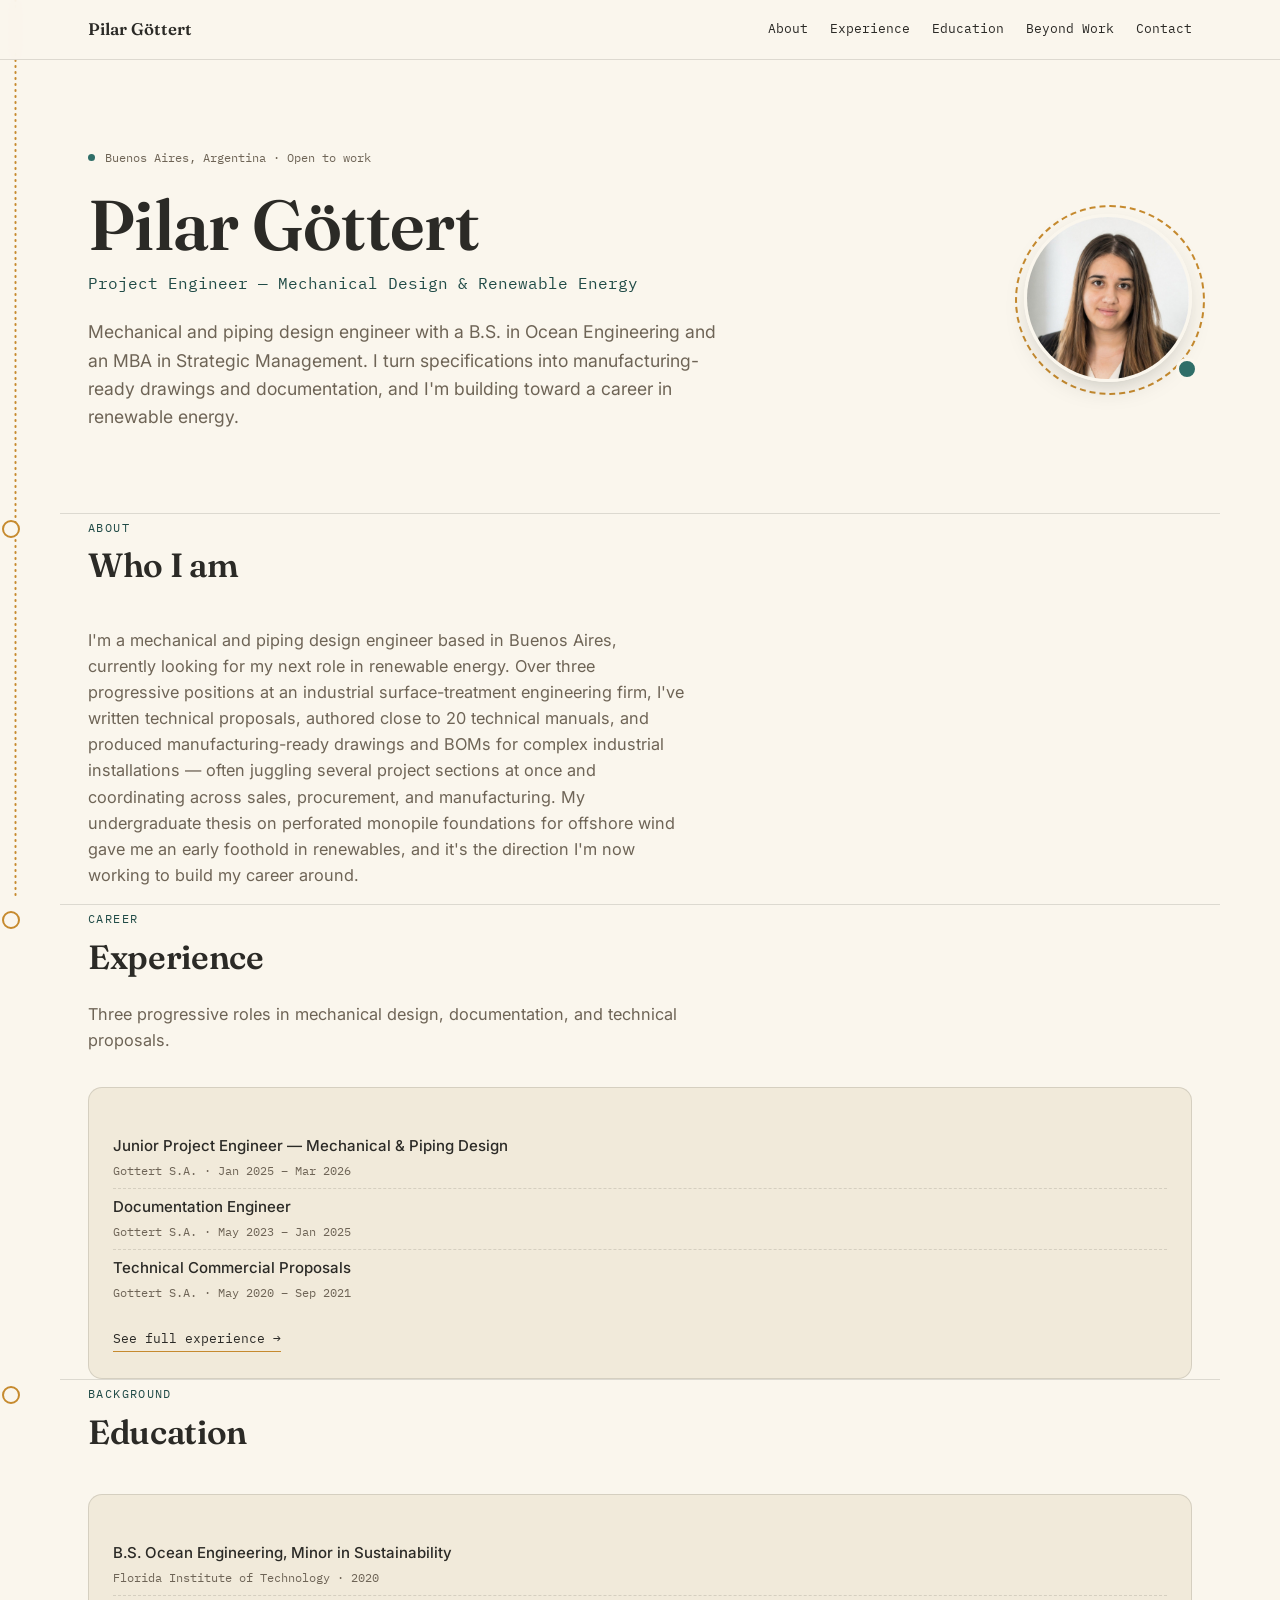
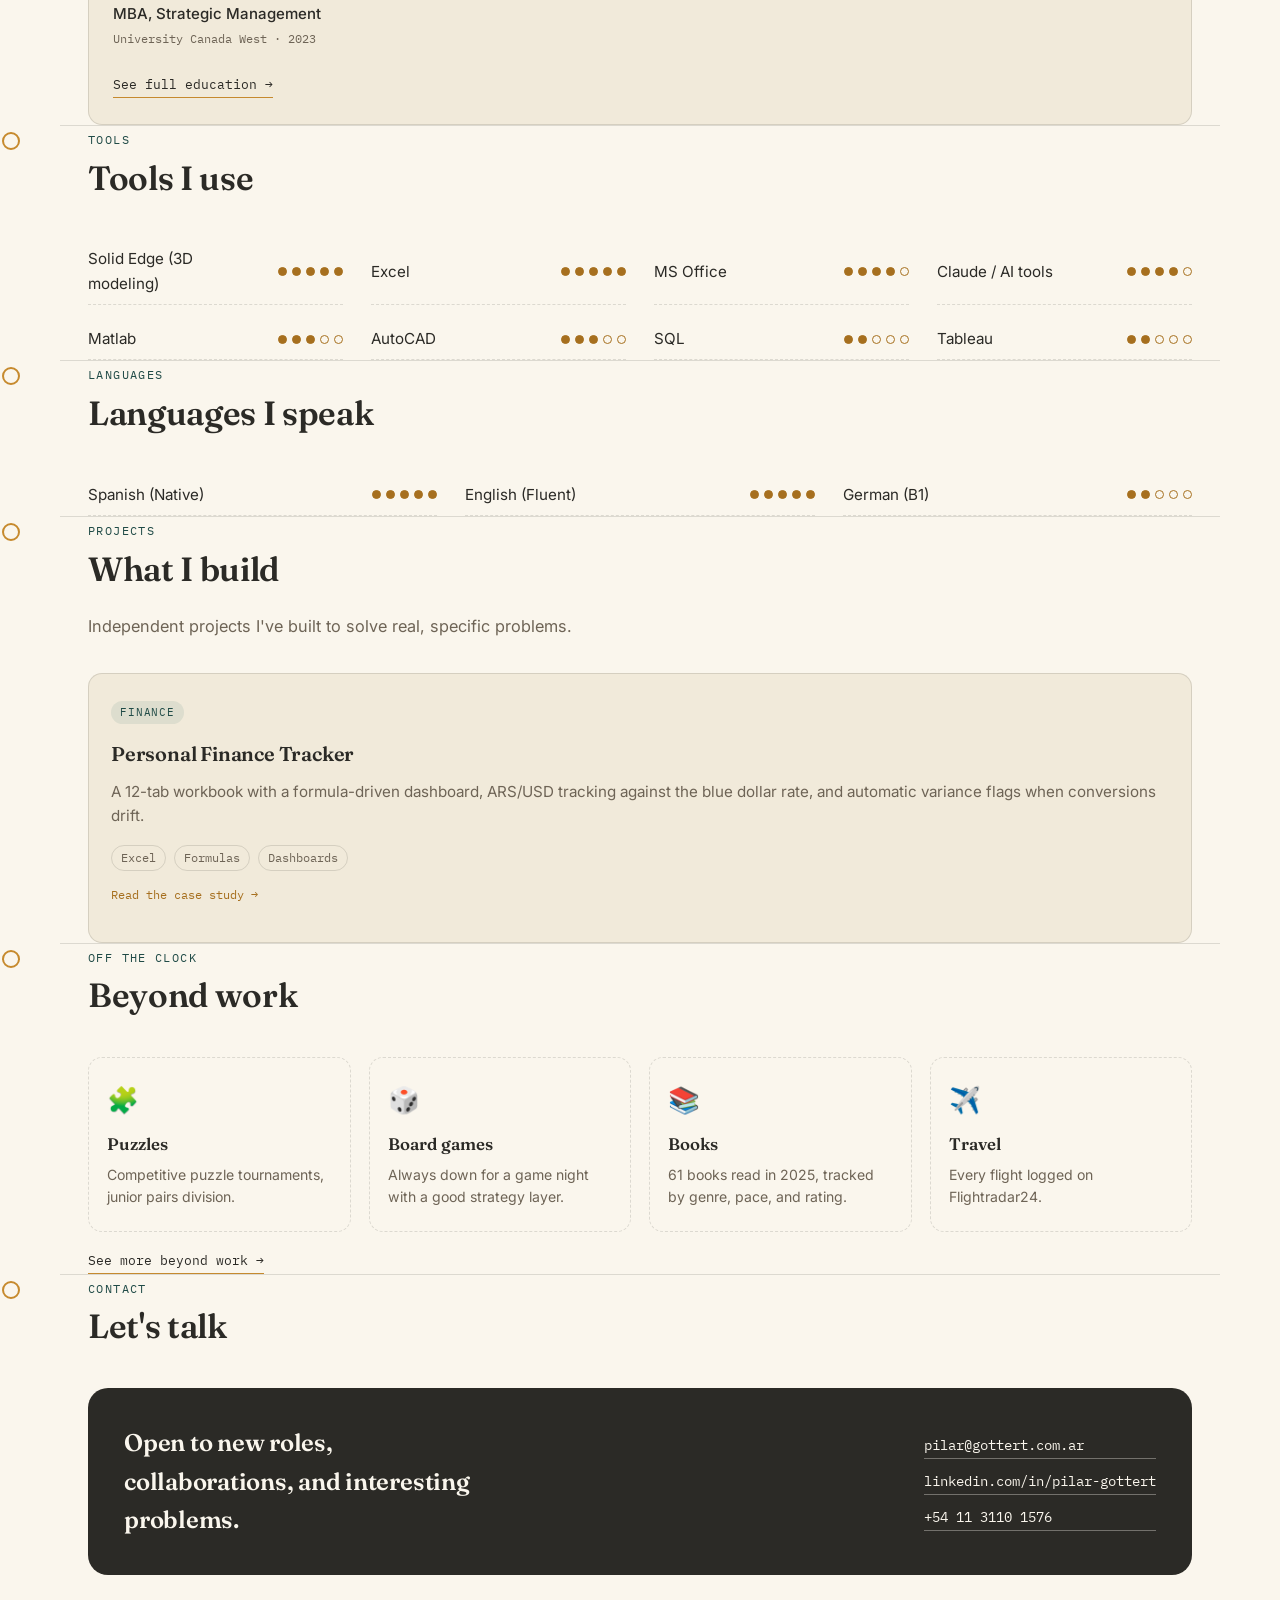
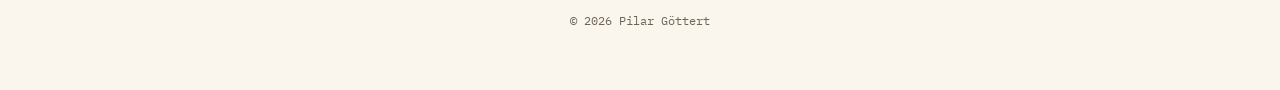
==== index.html @ ba23fc45 "Add files via upload" ====
<!DOCTYPE html>
<html lang="en">
<head>
<meta charset="UTF-8">
<meta name="viewport" content="width=device-width, initial-scale=1.0">
<title>Pilar Göttert — Project Engineer</title>
<link rel="preconnect" href="https://fonts.googleapis.com">
<link rel="preconnect" href="https://fonts.gstatic.com" crossorigin>
<link href="https://fonts.googleapis.com/css2?family=Fraunces:ital,opsz,wght@0,9..144,400;0,9..144,600;1,9..144,500&family=Inter:wght@400;500;600&family=IBM+Plex+Mono:wght@400;500&display=swap" rel="stylesheet">
<style>
  :root{
    --paper:#FAF6ED;
    --paper-deep:#F1EADA;
    --ink:#2B2A26;
    --ink-soft:#6E6456;
    --ochre:#C68A2E;
    --ochre-deep:#A66F1E;
    --teal:#2F6E68;
    --teal-deep:#204B47;
    --line: rgba(43,42,38,0.14);
    --radius: 14px;
    --maxw: 1160px;
  }

  *{box-sizing:border-box;}
  html{scroll-behavior:smooth;}
  body{
    margin:0;
    background:var(--paper);
    color:var(--ink);
    font-family:'Inter',sans-serif;
    line-height:1.6;
    -webkit-font-smoothing:antialiased;
  }
  @media (prefers-reduced-motion: reduce){
    html{scroll-behavior:auto;}
    *{animation-duration:0.001ms !important; animation-iteration-count:1 !important; transition-duration:0.001ms !important;}
  }

  ::selection{ background:var(--ochre); color:var(--paper); }

  a{ color:inherit; }
  a:focus-visible, button:focus-visible{
    outline:2px solid var(--teal);
    outline-offset:3px;
    border-radius:4px;
  }

  h1,h2,h3{
    font-family:'Fraunces', serif;
    font-weight:600;
    margin:0;
    letter-spacing:-0.01em;
  }

  .eyebrow{
    font-family:'IBM Plex Mono', monospace;
    font-size:0.72rem;
    letter-spacing:0.12em;
    text-transform:uppercase;
    color:var(--teal-deep);
  }

  .wrap{
    max-width: var(--maxw);
    margin:0 auto;
    padding: 0 28px;
  }

  /* ---- NAV ---- */
  nav.topnav{
    position:sticky;
    top:0;
    z-index:10;
    background:rgba(250,246,237,0.92);
    backdrop-filter: blur(6px);
    border-bottom:1px solid var(--line);
  }
  nav.topnav .wrap{
    display:flex;
    align-items:center;
    justify-content:space-between;
    padding-top:16px;
    padding-bottom:16px;
  }
  nav.topnav .brand{
    font-family:'Fraunces', serif;
    font-weight:600;
    font-size:1.05rem;
    text-decoration:none;
  }
  nav.topnav ul{
    list-style:none;
    display:flex;
    gap:22px;
    margin:0;
    padding:0;
    font-family:'IBM Plex Mono', monospace;
    font-size:0.8rem;
  }
  nav.topnav a{ text-decoration:none; }
  nav.topnav a:hover{ color:var(--ochre-deep); }
  @media (max-width: 640px){
    nav.topnav ul{ gap:14px; font-size:0.72rem; }
  }

  /* ---- THREAD RAIL ---- */
  .thread-rail{
    position:absolute;
    left:50%;
    top:0;
    width:2px;
    height:100%;
    transform:translateX(calc(var(--maxw) / -2 - 46px));
    pointer-events:none;
    z-index:0;
  }
  .thread-rail svg{ position:sticky; top:0; }
  @media (max-width: 860px){
    .thread-rail{ display:none; }
  }

  .stitch-marker{
    position:relative;
  }
  .stitch-marker::before{
    content:"";
    position:absolute;
    left:-58px;
    top:6px;
    width:14px;
    height:14px;
    border-radius:50%;
    background:var(--paper);
    border:2.5px solid var(--ochre);
  }
  @media (max-width: 860px){
    .stitch-marker::before{ display:none; }
  }

  .hero-flex{
    display:flex;
    align-items:center;
    gap:44px;
    flex-wrap:wrap-reverse;
  }
  .hero-text{
    flex:1 1 420px;
    min-width:280px;
  }
  .hero-photo{
    position:relative;
    flex:0 0 auto;
    width:168px;
    height:168px;
  }
  .hero-photo img{
    width:168px;
    height:168px;
    border-radius:50%;
    object-fit:cover;
    border:3px solid var(--paper);
    box-shadow: 0 10px 28px -12px rgba(43,42,38,0.35);
    position:relative;
    z-index:2;
  }
  .hero-photo::before{
    content:"";
    position:absolute;
    top:-9px;
    left:-9px;
    width:186px;
    height:186px;
    border-radius:50%;
    border:2px dashed var(--ochre);
    z-index:1;
  }
  .hero-photo::after{
    content:"";
    position:absolute;
    bottom:2px;
    right:-6px;
    width:16px;
    height:16px;
    border-radius:50%;
    background:var(--teal);
    border:3px solid var(--paper);
    z-index:3;
  }
  @media (max-width: 640px){
    .hero-photo, .hero-photo img{ width:128px; height:128px; }
    .hero-photo::before{ width:144px; height:144px; top:-8px; left:-8px; }
  }

  header.hero{
    position:relative;
    padding: 88px 0 64px;
    overflow:hidden;
  }
  .hero .wrap{ position:relative; z-index:1; }
  .hero-mark{
    font-family:'IBM Plex Mono', monospace;
    font-size:0.75rem;
    color:var(--ink-soft);
    margin-bottom:22px;
    display:flex;
    align-items:center;
    gap:10px;
  }
  .hero-mark .dot{
    width:7px;height:7px;border-radius:50%;background:var(--teal);
    display:inline-block;
  }
  h1.title{
    font-size: clamp(2.6rem, 6vw, 4.4rem);
    line-height:1.02;
  }
  .hero-role{
    margin-top:10px;
    font-family:'IBM Plex Mono', monospace;
    font-size:1rem;
    color:var(--teal-deep);
  }
  .hero-sub{
    margin-top:22px;
    max-width:58ch;
    font-size:1.1rem;
    color:var(--ink-soft);
  }
  .hero-links{
    margin-top:34px;
    display:flex;
    gap:16px;
    flex-wrap:wrap;
  }
  .btn{
    font-family:'IBM Plex Mono', monospace;
    font-size:0.82rem;
    padding:11px 20px;
    border-radius:100px;
    border:1.5px solid var(--ink);
    text-decoration:none;
    transition: all 0.18s ease;
    display:inline-block;
  }
  .btn.primary{
    background:var(--ink);
    color:var(--paper);
  }
  .btn.primary:hover{ background:var(--teal-deep); border-color:var(--teal-deep); }
  .btn.ghost:hover{ background:var(--ink); color:var(--paper); }

  section{
    position:relative;
    padding: 60px 0;
    border-top:1px solid var(--line);
    z-index:1;
  }

  .section-head{
    margin-bottom:34px;
  }
  .section-head h2{
    font-size: clamp(1.6rem, 3vw, 2.1rem);
  }

  p.lede{
    max-width:60ch;
    color:var(--ink-soft);
    font-size:1.02rem;
  }

  .see-more{
    display:inline-block;
    margin-top:18px;
    font-family:'IBM Plex Mono', monospace;
    font-size:0.82rem;
    text-decoration:none;
    border-bottom:1.5px solid var(--ochre);
    padding-bottom:2px;
  }
  .see-more:hover{ color:var(--ochre-deep); }

  /* ---- SNIPPET CARDS (Experience / Education) ---- */
  .snippet-card{
    background:var(--paper-deep);
    border-radius:var(--radius);
    padding:26px 24px;
    border:1px solid var(--line);
    margin-top:24px;
  }
  .snippet-card h3{
    font-size:1.15rem;
  }
  .snippet-list{
    margin:14px 0 0;
    padding:0;
    list-style:none;
  }
  .snippet-list li{
    font-size:0.94rem;
    color:var(--ink-soft);
    padding:6px 0;
    border-top:1px dashed var(--line);
  }
  .snippet-list li:first-child{ border-top:none; }
  .snippet-list .role{
    color:var(--ink);
    font-weight:500;
  }
  .snippet-list .when{
    font-family:'IBM Plex Mono', monospace;
    font-size:0.72rem;
    color:var(--ink-soft);
  }

  /* ---- PROJECT CARDS ---- */
  .cards{
    display:grid;
    grid-template-columns: repeat(auto-fit, minmax(240px, 1fr));
    gap:20px;
    margin-top:30px;
  }
  .card{
    background:var(--paper-deep);
    border-radius:var(--radius);
    padding:24px 22px;
    border:1px solid var(--line);
    transition: transform 0.18s ease, box-shadow 0.18s ease;
  }
  .card:hover{
    transform: translateY(-3px);
    box-shadow: 0 10px 24px -14px rgba(43,42,38,0.35);
  }
  .card .tag{
    font-family:'IBM Plex Mono', monospace;
    font-size:0.68rem;
    text-transform:uppercase;
    letter-spacing:0.08em;
    color:var(--teal-deep);
    background: rgba(47,110,104,0.1);
    padding:3px 9px;
    border-radius:100px;
    display:inline-block;
  }
  .card h3{
    font-size:1.25rem;
    margin-top:14px;
  }
  .card p{
    color:var(--ink-soft);
    font-size:0.95rem;
    margin-top:10px;
  }
  .stack{
    margin-top:16px;
    display:flex;
    flex-wrap:wrap;
    gap:8px;
  }
  .stack span{
    font-family:'IBM Plex Mono', monospace;
    font-size:0.72rem;
    color:var(--ink-soft);
    border:1px solid var(--line);
    padding:3px 9px;
    border-radius:100px;
  }

  /* ---- SKILLS ---- */
  .skills-grid{
    display:grid;
    grid-template-columns: repeat(auto-fit, minmax(220px, 1fr));
    gap:14px 28px;
    margin-top:30px;
  }
  .skill-row{
    display:flex;
    align-items:center;
    justify-content:space-between;
    gap:12px;
    padding:8px 0;
    border-bottom:1px dashed var(--line);
  }
  .skill-row .name{
    font-size:0.95rem;
  }
  .skill-dots{
    display:flex;
    gap:5px;
    flex-shrink:0;
  }
  .skill-dots span{
    width:9px;
    height:9px;
    border-radius:50%;
    border:1.5px solid var(--ochre-deep);
    background:transparent;
  }
  .skill-dots span.filled{
    background:var(--ochre-deep);
  }

  /* ---- HOBBIES ---- */
  .hobby-grid{
    display:grid;
    grid-template-columns: repeat(auto-fit, minmax(180px, 1fr));
    gap:18px;
    margin-top:30px;
  }
  .hobby{
    padding:22px 18px;
    border-radius:var(--radius);
    background: var(--paper);
    border:1px dashed var(--line);
    text-align:left;
    position:relative;
  }
  .hobby .icon{
    font-size:1.6rem;
    display:block;
    margin-bottom:10px;
  }
  .hobby h4{
    font-family:'Fraunces', serif;
    font-size:1.05rem;
    font-weight:600;
    margin:0 0 6px;
  }
  .hobby p{
    font-size:0.88rem;
    color:var(--ink-soft);
    margin:0;
  }
  .hobby .soon{
    display:inline-block;
    margin-top:10px;
    font-family:'IBM Plex Mono', monospace;
    font-size:0.65rem;
    text-transform:uppercase;
    letter-spacing:0.06em;
    color:var(--teal-deep);
    background: rgba(47,110,104,0.1);
    padding:2px 8px;
    border-radius:100px;
  }

  /* ---- READING STATS ---- */
  .reading-stats{
    margin-top:24px;
    background:var(--paper-deep);
    border-radius:var(--radius);
    border:1px solid var(--line);
    padding:28px 26px;
  }
  .reading-stats h4{
    font-family:'Fraunces', serif;
    font-size:1.15rem;
    font-weight:600;
    margin:0;
  }
  .reading-stats .stat-year{
    font-family:'IBM Plex Mono', monospace;
    font-size:0.7rem;
    color:var(--teal-deep);
    background:rgba(47,110,104,0.1);
    padding:2px 9px;
    border-radius:100px;
    margin-left:8px;
    vertical-align:middle;
  }
  .stat-grid{
    display:grid;
    grid-template-columns: repeat(auto-fit, minmax(110px, 1fr));
    gap:16px;
    margin-top:18px;
  }
  .stat-grid .num{
    font-family:'Fraunces', serif;
    font-weight:600;
    font-size:1.6rem;
    color:var(--ochre-deep);
  }
  .stat-grid .lbl{
    font-family:'IBM Plex Mono', monospace;
    font-size:0.68rem;
    text-transform:uppercase;
    letter-spacing:0.04em;
    color:var(--ink-soft);
    margin-top:2px;
  }
  .genre-chart{
    margin-top:26px;
  }
  .genre-chart .chart-title{
    font-family:'IBM Plex Mono', monospace;
    font-size:0.72rem;
    text-transform:uppercase;
    letter-spacing:0.06em;
    color:var(--ink-soft);
    margin-bottom:10px;
  }
  .genre-row{
    display:flex;
    align-items:center;
    gap:10px;
    margin-bottom:8px;
  }
  .genre-row .glabel{
    width:92px;
    flex-shrink:0;
    font-size:0.82rem;
    color:var(--ink);
    text-align:right;
  }
  .genre-row .gbar-track{
    flex-grow:1;
    background:var(--paper);
    border-radius:4px;
    height:16px;
    overflow:hidden;
  }
  .genre-row .gbar-fill{
    height:100%;
    background:var(--ochre);
    border-radius:4px;
  }
  .genre-row .gval{
    width:24px;
    flex-shrink:0;
    font-family:'IBM Plex Mono', monospace;
    font-size:0.75rem;
    color:var(--ink-soft);
  }

  /* ---- OFF-CLOCK / HOBBIES ---- */

  /* ---- CONTACT ---- */
  .contact-box{
    margin-top:30px;
    padding:36px;
    border-radius:20px;
    background: var(--ink);
    color:var(--paper);
    display:flex;
    flex-wrap:wrap;
    gap:24px;
    align-items:center;
    justify-content:space-between;
  }
  .contact-box h3{
    font-size:1.5rem;
    max-width:22ch;
  }
  .contact-links{
    display:flex;
    flex-direction:column;
    gap:10px;
    font-family:'IBM Plex Mono', monospace;
    font-size:0.9rem;
  }
  .contact-links a{
    text-decoration:none;
    border-bottom:1px solid rgba(250,246,237,0.35);
    padding-bottom:2px;
  }
  .contact-links a:hover{ border-color:var(--ochre); color:var(--ochre); }

  footer{
    padding:36px 0 60px;
    font-family:'IBM Plex Mono', monospace;
    font-size:0.75rem;
    color:var(--ink-soft);
    text-align:center;
  }
</style>
</head>
<body>

<nav class="topnav">
  <div class="wrap">
    <a class="brand" href="index.html">Pilar Göttert</a>
    <ul>
      <li><a href="#about">About</a></li>
      <li><a href="experience.html">Experience</a></li>
      <li><a href="education.html">Education</a></li>
      <li><a href="beyond-work.html">Beyond Work</a></li>
      <li><a href="#contact">Contact</a></li>
    </ul>
  </div>
</nav>

<div class="thread-rail" aria-hidden="true">
  <svg width="3" height="100vh" viewBox="0 0 3 100" preserveAspectRatio="none">
    <line x1="1.5" y1="0" x2="1.5" y2="100" stroke="var(--ochre)" stroke-width="2" stroke-dasharray="1 5" stroke-linecap="round" vector-effect="non-scaling-stroke"/>
  </svg>
</div>

<header class="hero">
  <div class="wrap">
    <div class="hero-flex">
      <div class="hero-text">
        <div class="hero-mark"><span class="dot"></span> Buenos Aires, Argentina · Open to work</div>
        <h1 class="title">Pilar Göttert</h1>
        <p class="hero-role">Project Engineer — Mechanical Design &amp; Renewable Energy</p>
        <p class="hero-sub">
          Mechanical and piping design engineer with a B.S. in Ocean Engineering and an MBA in Strategic Management.
          I turn specifications into manufacturing-ready drawings and documentation, and I'm building toward a career
          in renewable energy.
        </p>
      </div>
      <div class="hero-photo">
        <img src="assets/headshot.jpg" alt="Portrait of Pilar Göttert">
      </div>
    </div>
  </div>
</header>

<section id="about" class="wrap stitch-marker">
  <div class="section-head">
    <span class="eyebrow">About</span>
    <h2>Who I am</h2>
  </div>
  <p class="lede">
    I'm a mechanical and piping design engineer based in Buenos Aires, currently looking for my next role in
    renewable energy. Over three progressive positions at an industrial surface-treatment engineering firm,
    I've written technical proposals, authored close to 20 technical manuals, and produced manufacturing-ready
    drawings and BOMs for complex industrial installations — often juggling several project sections at once
    and coordinating across sales, procurement, and manufacturing. My undergraduate thesis on perforated monopile
    foundations for offshore wind gave me an early foothold in renewables, and it's the direction I'm now working
    to build my career around.
  </p>
</section>

<section id="experience-snippet" class="wrap stitch-marker">
  <div class="section-head">
    <span class="eyebrow">Career</span>
    <h2>Experience</h2>
    <p class="lede">Three progressive roles in mechanical design, documentation, and technical proposals.</p>
  </div>
  <div class="snippet-card">
    <ul class="snippet-list">
      <li><span class="role">Junior Project Engineer — Mechanical &amp; Piping Design</span><br><span class="when">Gottert S.A. · Jan 2025 – Mar 2026</span></li>
      <li><span class="role">Documentation Engineer</span><br><span class="when">Gottert S.A. · May 2023 – Jan 2025</span></li>
      <li><span class="role">Technical Commercial Proposals</span><br><span class="when">Gottert S.A. · May 2020 – Sep 2021</span></li>
    </ul>
    <a class="see-more" href="experience.html">See full experience →</a>
  </div>
</section>

<section id="education-snippet" class="wrap stitch-marker">
  <div class="section-head">
    <span class="eyebrow">Background</span>
    <h2>Education</h2>
  </div>
  <div class="snippet-card">
    <ul class="snippet-list">
      <li><span class="role">B.S. Ocean Engineering, Minor in Sustainability</span><br><span class="when">Florida Institute of Technology · 2020</span></li>
      <li><span class="role">MBA, Strategic Management</span><br><span class="when">University Canada West · 2023</span></li>
    </ul>
    <a class="see-more" href="education.html">See full education →</a>
  </div>
</section>

<section id="skills" class="wrap stitch-marker">
  <div class="section-head">
    <span class="eyebrow">Tools</span>
    <h2>Tools I use</h2>
  </div>
  <div class="skills-grid">
    <div class="skill-row"><span class="name">Solid Edge (3D modeling)</span><span class="skill-dots"><span class="filled"></span><span class="filled"></span><span class="filled"></span><span class="filled"></span><span class="filled"></span></span></div>
    <div class="skill-row"><span class="name">Excel</span><span class="skill-dots"><span class="filled"></span><span class="filled"></span><span class="filled"></span><span class="filled"></span><span class="filled"></span></span></div>
    <div class="skill-row"><span class="name">MS Office</span><span class="skill-dots"><span class="filled"></span><span class="filled"></span><span class="filled"></span><span class="filled"></span><span></span></span></div>
    <div class="skill-row"><span class="name">Claude / AI tools</span><span class="skill-dots"><span class="filled"></span><span class="filled"></span><span class="filled"></span><span class="filled"></span><span></span></span></div>
    <div class="skill-row"><span class="name">Matlab</span><span class="skill-dots"><span class="filled"></span><span class="filled"></span><span class="filled"></span><span></span><span></span></span></div>
    <div class="skill-row"><span class="name">AutoCAD</span><span class="skill-dots"><span class="filled"></span><span class="filled"></span><span class="filled"></span><span></span><span></span></span></div>
    <div class="skill-row"><span class="name">SQL</span><span class="skill-dots"><span class="filled"></span><span class="filled"></span><span></span><span></span><span></span></span></div>
    <div class="skill-row"><span class="name">Tableau</span><span class="skill-dots"><span class="filled"></span><span class="filled"></span><span></span><span></span><span></span></span></div>
  </div>
</section>

<section id="languages" class="wrap stitch-marker">
  <div class="section-head">
    <span class="eyebrow">Languages</span>
    <h2>Languages I speak</h2>
  </div>
  <div class="skills-grid">
    <div class="skill-row"><span class="name">Spanish (Native)</span><span class="skill-dots"><span class="filled"></span><span class="filled"></span><span class="filled"></span><span class="filled"></span><span class="filled"></span></span></div>
    <div class="skill-row"><span class="name">English (Fluent)</span><span class="skill-dots"><span class="filled"></span><span class="filled"></span><span class="filled"></span><span class="filled"></span><span class="filled"></span></span></div>
    <div class="skill-row"><span class="name">German (B1)</span><span class="skill-dots"><span class="filled"></span><span class="filled"></span><span></span><span></span><span></span></span></div>
  </div>
</section>

<section id="work" class="wrap stitch-marker">
  <div class="section-head">
    <span class="eyebrow">Projects</span>
    <h2>What I build</h2>
    <p class="lede">Independent projects I've built to solve real, specific problems.</p>
  </div>

  <div class="cards">
    <a class="card" href="finance-tracker.html" style="text-decoration:none; color:inherit; display:block;">
      <span class="tag">Finance</span>
      <h3>Personal Finance Tracker</h3>
      <p>A 12-tab workbook with a formula-driven dashboard, ARS/USD tracking against the blue dollar rate, and automatic variance flags when conversions drift.</p>
      <div class="stack"><span>Excel</span><span>Formulas</span><span>Dashboards</span></div>
      <p style="margin-top:14px; font-family:'IBM Plex Mono', monospace; font-size:0.78rem; color:var(--ochre-deep);">Read the case study →</p>
    </a>
  </div>
</section>

<section id="off-clock" class="wrap stitch-marker">
  <div class="section-head">
    <span class="eyebrow">Off the clock</span>
    <h2>Beyond work</h2>
  </div>
  <div class="hobby-grid">
    <div class="hobby">
      <span class="icon">🧩</span>
      <h4>Puzzles</h4>
      <p>Competitive puzzle tournaments, junior pairs division.</p>
    </div>
    <div class="hobby">
      <span class="icon">🎲</span>
      <h4>Board games</h4>
      <p>Always down for a game night with a good strategy layer.</p>
    </div>
    <div class="hobby">
      <span class="icon">📚</span>
      <h4>Books</h4>
      <p>61 books read in 2025, tracked by genre, pace, and rating.</p>
    </div>
    <div class="hobby">
      <span class="icon">✈️</span>
      <h4>Travel</h4>
      <p>Every flight logged on Flightradar24.</p>
    </div>
  </div>
  <a class="see-more" href="beyond-work.html">See more beyond work →</a>
</section>

<section id="contact" class="wrap stitch-marker">
  <div class="section-head">
    <span class="eyebrow">Contact</span>
    <h2>Let's talk</h2>
  </div>
  <div class="contact-box">
    <h3>Open to new roles, collaborations, and interesting problems.</h3>
    <div class="contact-links">
      <a href="mailto:pilar@gottert.com.ar">pilar@gottert.com.ar</a>
      <a href="https://www.linkedin.com/in/pilar-gottert/" target="_blank" rel="noopener">linkedin.com/in/pilar-gottert</a>
      <a href="tel:+541131101576">+54 11 3110 1576</a>
    </div>
  </div>
</section>

<footer>
  © <span id="year"></span> Pilar Göttert
</footer>

<script>
  document.getElementById('year').textContent = new Date().getFullYear();
</script>

</body>
</html>
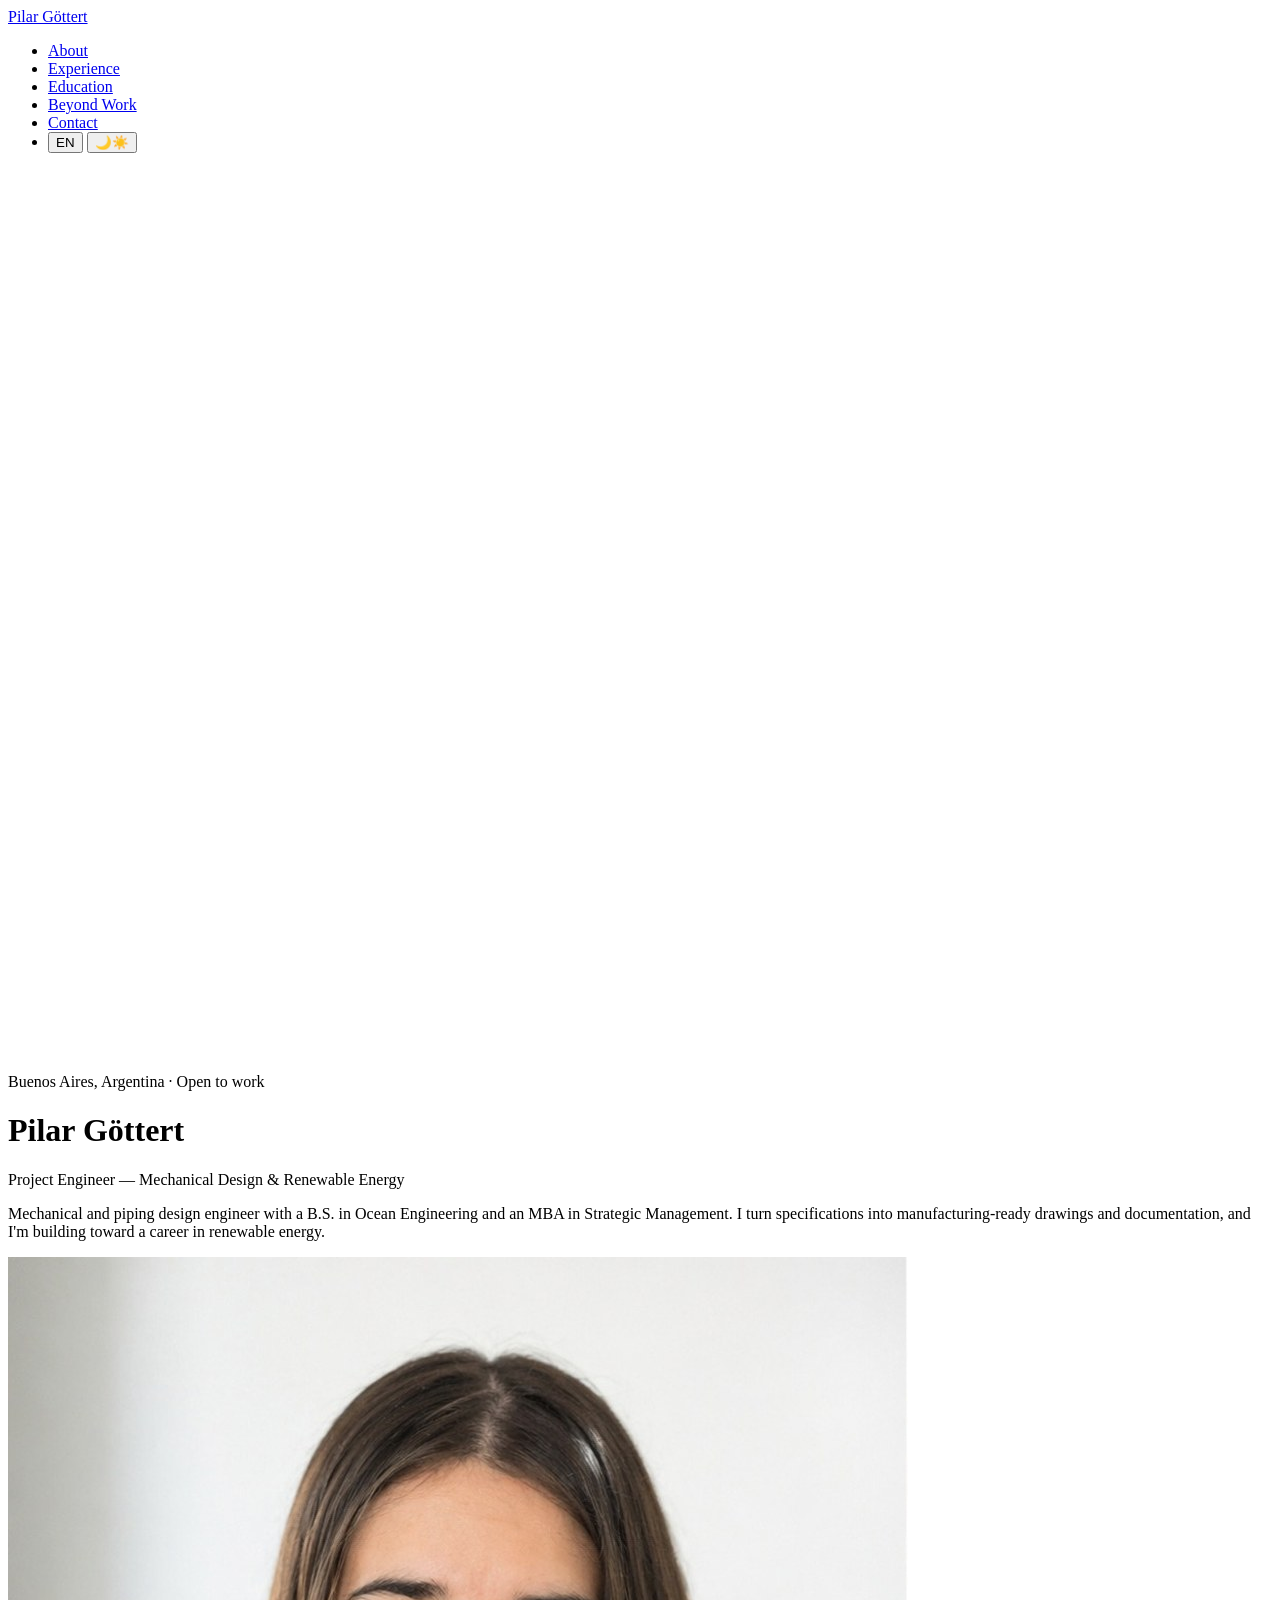
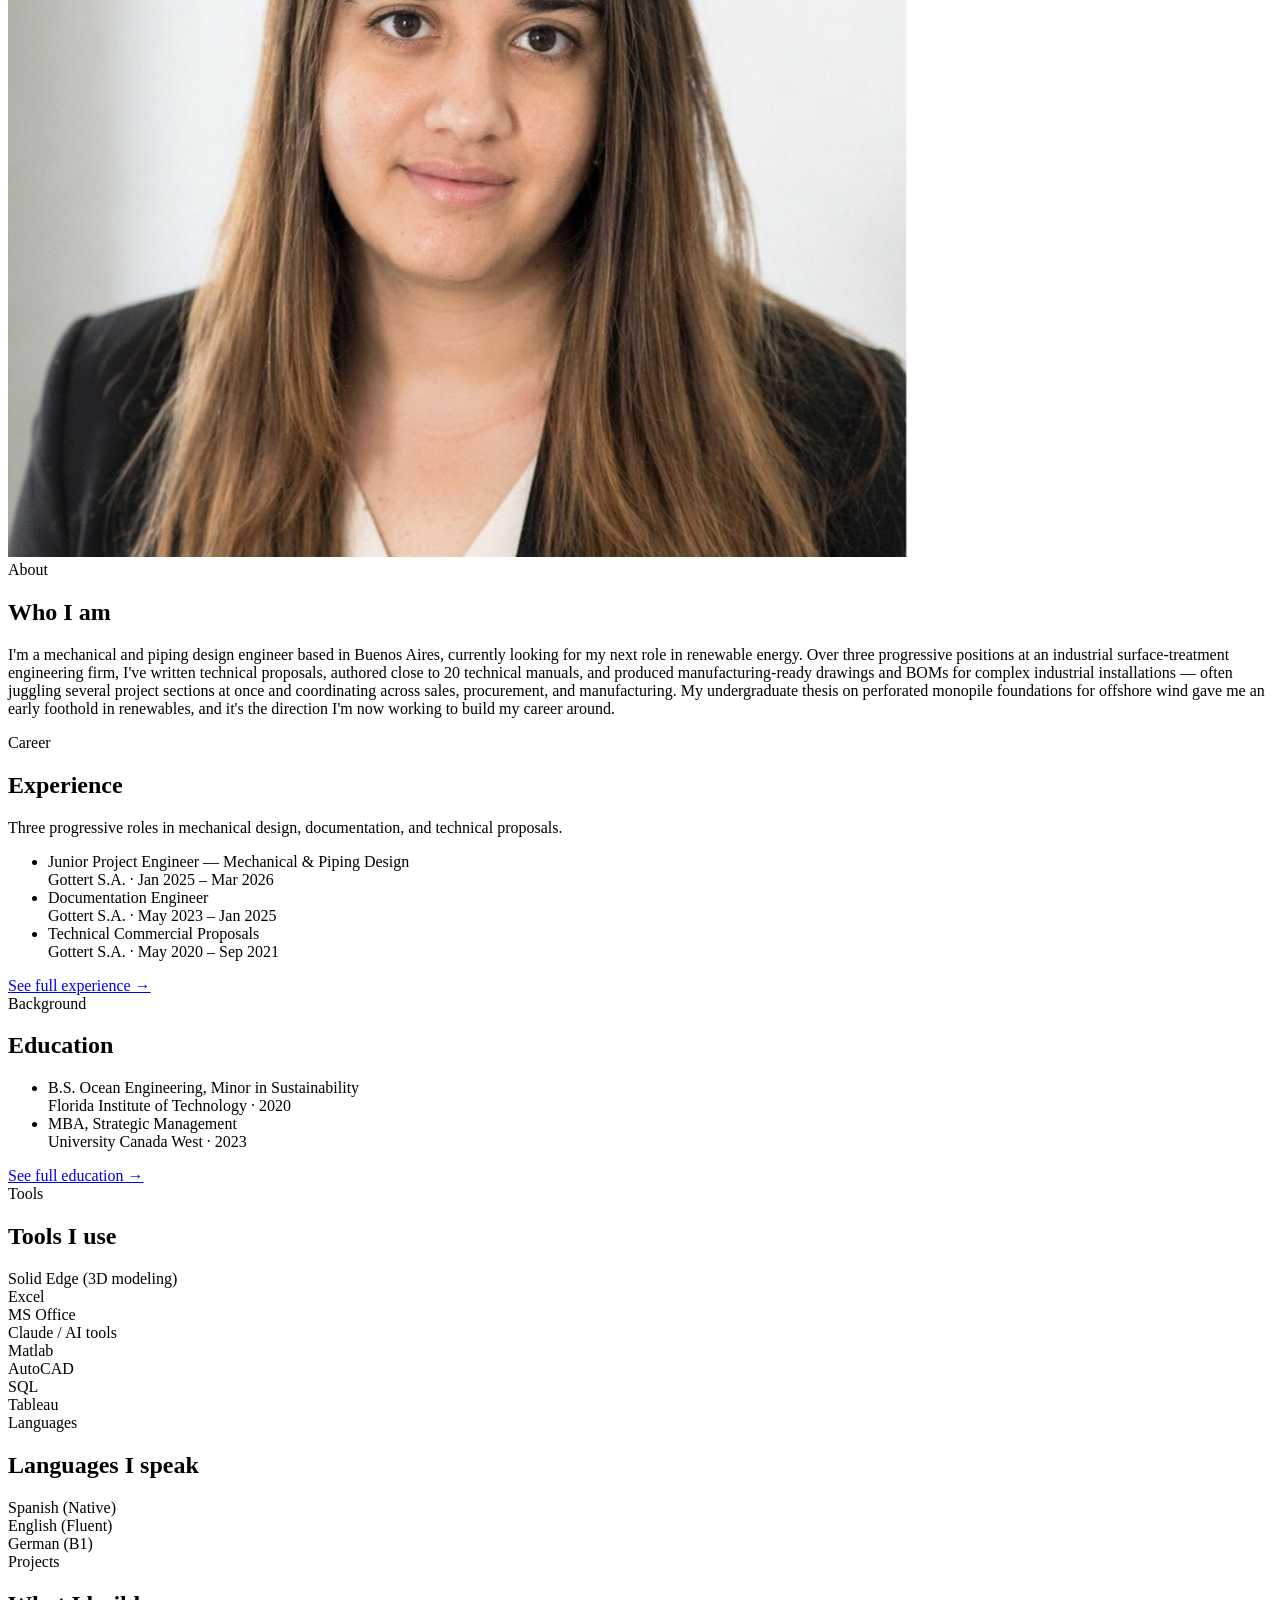
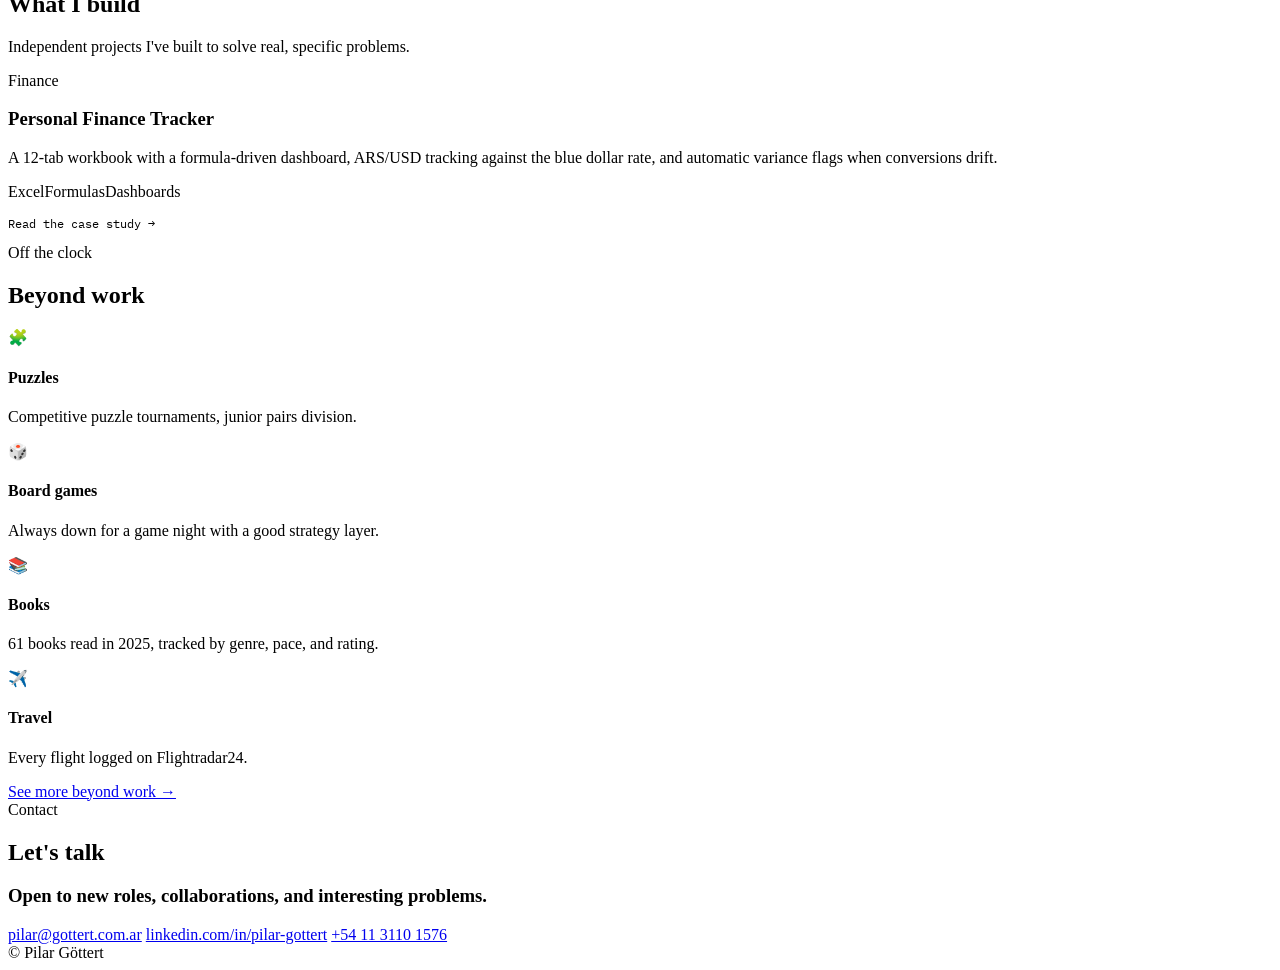
==== commit fc7f827d: "Add files via upload" ====
--- a/index.html
+++ b/index.html
@@ -7,585 +7,26 @@
 <link rel="preconnect" href="https://fonts.googleapis.com">
 <link rel="preconnect" href="https://fonts.gstatic.com" crossorigin>
 <link href="https://fonts.googleapis.com/css2?family=Fraunces:ital,opsz,wght@0,9..144,400;0,9..144,600;1,9..144,500&family=Inter:wght@400;500;600&family=IBM+Plex+Mono:wght@400;500&display=swap" rel="stylesheet">
-<style>
-  :root{
-    --paper:#FAF6ED;
-    --paper-deep:#F1EADA;
-    --ink:#2B2A26;
-    --ink-soft:#6E6456;
-    --ochre:#C68A2E;
-    --ochre-deep:#A66F1E;
-    --teal:#2F6E68;
-    --teal-deep:#204B47;
-    --line: rgba(43,42,38,0.14);
-    --radius: 14px;
-    --maxw: 1160px;
-  }
-
-  *{box-sizing:border-box;}
-  html{scroll-behavior:smooth;}
-  body{
-    margin:0;
-    background:var(--paper);
-    color:var(--ink);
-    font-family:'Inter',sans-serif;
-    line-height:1.6;
-    -webkit-font-smoothing:antialiased;
-  }
-  @media (prefers-reduced-motion: reduce){
-    html{scroll-behavior:auto;}
-    *{animation-duration:0.001ms !important; animation-iteration-count:1 !important; transition-duration:0.001ms !important;}
-  }
-
-  ::selection{ background:var(--ochre); color:var(--paper); }
-
-  a{ color:inherit; }
-  a:focus-visible, button:focus-visible{
-    outline:2px solid var(--teal);
-    outline-offset:3px;
-    border-radius:4px;
-  }
-
-  h1,h2,h3{
-    font-family:'Fraunces', serif;
-    font-weight:600;
-    margin:0;
-    letter-spacing:-0.01em;
-  }
-
-  .eyebrow{
-    font-family:'IBM Plex Mono', monospace;
-    font-size:0.72rem;
-    letter-spacing:0.12em;
-    text-transform:uppercase;
-    color:var(--teal-deep);
-  }
-
-  .wrap{
-    max-width: var(--maxw);
-    margin:0 auto;
-    padding: 0 28px;
-  }
-
-  /* ---- NAV ---- */
-  nav.topnav{
-    position:sticky;
-    top:0;
-    z-index:10;
-    background:rgba(250,246,237,0.92);
-    backdrop-filter: blur(6px);
-    border-bottom:1px solid var(--line);
-  }
-  nav.topnav .wrap{
-    display:flex;
-    align-items:center;
-    justify-content:space-between;
-    padding-top:16px;
-    padding-bottom:16px;
-  }
-  nav.topnav .brand{
-    font-family:'Fraunces', serif;
-    font-weight:600;
-    font-size:1.05rem;
-    text-decoration:none;
-  }
-  nav.topnav ul{
-    list-style:none;
-    display:flex;
-    gap:22px;
-    margin:0;
-    padding:0;
-    font-family:'IBM Plex Mono', monospace;
-    font-size:0.8rem;
-  }
-  nav.topnav a{ text-decoration:none; }
-  nav.topnav a:hover{ color:var(--ochre-deep); }
-  @media (max-width: 640px){
-    nav.topnav ul{ gap:14px; font-size:0.72rem; }
-  }
-
-  /* ---- THREAD RAIL ---- */
-  .thread-rail{
-    position:absolute;
-    left:50%;
-    top:0;
-    width:2px;
-    height:100%;
-    transform:translateX(calc(var(--maxw) / -2 - 46px));
-    pointer-events:none;
-    z-index:0;
-  }
-  .thread-rail svg{ position:sticky; top:0; }
-  @media (max-width: 860px){
-    .thread-rail{ display:none; }
-  }
-
-  .stitch-marker{
-    position:relative;
-  }
-  .stitch-marker::before{
-    content:"";
-    position:absolute;
-    left:-58px;
-    top:6px;
-    width:14px;
-    height:14px;
-    border-radius:50%;
-    background:var(--paper);
-    border:2.5px solid var(--ochre);
-  }
-  @media (max-width: 860px){
-    .stitch-marker::before{ display:none; }
-  }
-
-  .hero-flex{
-    display:flex;
-    align-items:center;
-    gap:44px;
-    flex-wrap:wrap-reverse;
-  }
-  .hero-text{
-    flex:1 1 420px;
-    min-width:280px;
-  }
-  .hero-photo{
-    position:relative;
-    flex:0 0 auto;
-    width:168px;
-    height:168px;
-  }
-  .hero-photo img{
-    width:168px;
-    height:168px;
-    border-radius:50%;
-    object-fit:cover;
-    border:3px solid var(--paper);
-    box-shadow: 0 10px 28px -12px rgba(43,42,38,0.35);
-    position:relative;
-    z-index:2;
-  }
-  .hero-photo::before{
-    content:"";
-    position:absolute;
-    top:-9px;
-    left:-9px;
-    width:186px;
-    height:186px;
-    border-radius:50%;
-    border:2px dashed var(--ochre);
-    z-index:1;
-  }
-  .hero-photo::after{
-    content:"";
-    position:absolute;
-    bottom:2px;
-    right:-6px;
-    width:16px;
-    height:16px;
-    border-radius:50%;
-    background:var(--teal);
-    border:3px solid var(--paper);
-    z-index:3;
-  }
-  @media (max-width: 640px){
-    .hero-photo, .hero-photo img{ width:128px; height:128px; }
-    .hero-photo::before{ width:144px; height:144px; top:-8px; left:-8px; }
-  }
-
-  header.hero{
-    position:relative;
-    padding: 88px 0 64px;
-    overflow:hidden;
-  }
-  .hero .wrap{ position:relative; z-index:1; }
-  .hero-mark{
-    font-family:'IBM Plex Mono', monospace;
-    font-size:0.75rem;
-    color:var(--ink-soft);
-    margin-bottom:22px;
-    display:flex;
-    align-items:center;
-    gap:10px;
-  }
-  .hero-mark .dot{
-    width:7px;height:7px;border-radius:50%;background:var(--teal);
-    display:inline-block;
-  }
-  h1.title{
-    font-size: clamp(2.6rem, 6vw, 4.4rem);
-    line-height:1.02;
-  }
-  .hero-role{
-    margin-top:10px;
-    font-family:'IBM Plex Mono', monospace;
-    font-size:1rem;
-    color:var(--teal-deep);
-  }
-  .hero-sub{
-    margin-top:22px;
-    max-width:58ch;
-    font-size:1.1rem;
-    color:var(--ink-soft);
-  }
-  .hero-links{
-    margin-top:34px;
-    display:flex;
-    gap:16px;
-    flex-wrap:wrap;
-  }
-  .btn{
-    font-family:'IBM Plex Mono', monospace;
-    font-size:0.82rem;
-    padding:11px 20px;
-    border-radius:100px;
-    border:1.5px solid var(--ink);
-    text-decoration:none;
-    transition: all 0.18s ease;
-    display:inline-block;
-  }
-  .btn.primary{
-    background:var(--ink);
-    color:var(--paper);
-  }
-  .btn.primary:hover{ background:var(--teal-deep); border-color:var(--teal-deep); }
-  .btn.ghost:hover{ background:var(--ink); color:var(--paper); }
-
-  section{
-    position:relative;
-    padding: 60px 0;
-    border-top:1px solid var(--line);
-    z-index:1;
-  }
-
-  .section-head{
-    margin-bottom:34px;
-  }
-  .section-head h2{
-    font-size: clamp(1.6rem, 3vw, 2.1rem);
-  }
-
-  p.lede{
-    max-width:60ch;
-    color:var(--ink-soft);
-    font-size:1.02rem;
-  }
-
-  .see-more{
-    display:inline-block;
-    margin-top:18px;
-    font-family:'IBM Plex Mono', monospace;
-    font-size:0.82rem;
-    text-decoration:none;
-    border-bottom:1.5px solid var(--ochre);
-    padding-bottom:2px;
-  }
-  .see-more:hover{ color:var(--ochre-deep); }
-
-  /* ---- SNIPPET CARDS (Experience / Education) ---- */
-  .snippet-card{
-    background:var(--paper-deep);
-    border-radius:var(--radius);
-    padding:26px 24px;
-    border:1px solid var(--line);
-    margin-top:24px;
-  }
-  .snippet-card h3{
-    font-size:1.15rem;
-  }
-  .snippet-list{
-    margin:14px 0 0;
-    padding:0;
-    list-style:none;
-  }
-  .snippet-list li{
-    font-size:0.94rem;
-    color:var(--ink-soft);
-    padding:6px 0;
-    border-top:1px dashed var(--line);
-  }
-  .snippet-list li:first-child{ border-top:none; }
-  .snippet-list .role{
-    color:var(--ink);
-    font-weight:500;
-  }
-  .snippet-list .when{
-    font-family:'IBM Plex Mono', monospace;
-    font-size:0.72rem;
-    color:var(--ink-soft);
-  }
-
-  /* ---- PROJECT CARDS ---- */
-  .cards{
-    display:grid;
-    grid-template-columns: repeat(auto-fit, minmax(240px, 1fr));
-    gap:20px;
-    margin-top:30px;
-  }
-  .card{
-    background:var(--paper-deep);
-    border-radius:var(--radius);
-    padding:24px 22px;
-    border:1px solid var(--line);
-    transition: transform 0.18s ease, box-shadow 0.18s ease;
-  }
-  .card:hover{
-    transform: translateY(-3px);
-    box-shadow: 0 10px 24px -14px rgba(43,42,38,0.35);
-  }
-  .card .tag{
-    font-family:'IBM Plex Mono', monospace;
-    font-size:0.68rem;
-    text-transform:uppercase;
-    letter-spacing:0.08em;
-    color:var(--teal-deep);
-    background: rgba(47,110,104,0.1);
-    padding:3px 9px;
-    border-radius:100px;
-    display:inline-block;
-  }
-  .card h3{
-    font-size:1.25rem;
-    margin-top:14px;
-  }
-  .card p{
-    color:var(--ink-soft);
-    font-size:0.95rem;
-    margin-top:10px;
-  }
-  .stack{
-    margin-top:16px;
-    display:flex;
-    flex-wrap:wrap;
-    gap:8px;
-  }
-  .stack span{
-    font-family:'IBM Plex Mono', monospace;
-    font-size:0.72rem;
-    color:var(--ink-soft);
-    border:1px solid var(--line);
-    padding:3px 9px;
-    border-radius:100px;
-  }
-
-  /* ---- SKILLS ---- */
-  .skills-grid{
-    display:grid;
-    grid-template-columns: repeat(auto-fit, minmax(220px, 1fr));
-    gap:14px 28px;
-    margin-top:30px;
-  }
-  .skill-row{
-    display:flex;
-    align-items:center;
-    justify-content:space-between;
-    gap:12px;
-    padding:8px 0;
-    border-bottom:1px dashed var(--line);
-  }
-  .skill-row .name{
-    font-size:0.95rem;
-  }
-  .skill-dots{
-    display:flex;
-    gap:5px;
-    flex-shrink:0;
-  }
-  .skill-dots span{
-    width:9px;
-    height:9px;
-    border-radius:50%;
-    border:1.5px solid var(--ochre-deep);
-    background:transparent;
-  }
-  .skill-dots span.filled{
-    background:var(--ochre-deep);
-  }
-
-  /* ---- HOBBIES ---- */
-  .hobby-grid{
-    display:grid;
-    grid-template-columns: repeat(auto-fit, minmax(180px, 1fr));
-    gap:18px;
-    margin-top:30px;
-  }
-  .hobby{
-    padding:22px 18px;
-    border-radius:var(--radius);
-    background: var(--paper);
-    border:1px dashed var(--line);
-    text-align:left;
-    position:relative;
-  }
-  .hobby .icon{
-    font-size:1.6rem;
-    display:block;
-    margin-bottom:10px;
-  }
-  .hobby h4{
-    font-family:'Fraunces', serif;
-    font-size:1.05rem;
-    font-weight:600;
-    margin:0 0 6px;
-  }
-  .hobby p{
-    font-size:0.88rem;
-    color:var(--ink-soft);
-    margin:0;
-  }
-  .hobby .soon{
-    display:inline-block;
-    margin-top:10px;
-    font-family:'IBM Plex Mono', monospace;
-    font-size:0.65rem;
-    text-transform:uppercase;
-    letter-spacing:0.06em;
-    color:var(--teal-deep);
-    background: rgba(47,110,104,0.1);
-    padding:2px 8px;
-    border-radius:100px;
-  }
-
-  /* ---- READING STATS ---- */
-  .reading-stats{
-    margin-top:24px;
-    background:var(--paper-deep);
-    border-radius:var(--radius);
-    border:1px solid var(--line);
-    padding:28px 26px;
-  }
-  .reading-stats h4{
-    font-family:'Fraunces', serif;
-    font-size:1.15rem;
-    font-weight:600;
-    margin:0;
-  }
-  .reading-stats .stat-year{
-    font-family:'IBM Plex Mono', monospace;
-    font-size:0.7rem;
-    color:var(--teal-deep);
-    background:rgba(47,110,104,0.1);
-    padding:2px 9px;
-    border-radius:100px;
-    margin-left:8px;
-    vertical-align:middle;
-  }
-  .stat-grid{
-    display:grid;
-    grid-template-columns: repeat(auto-fit, minmax(110px, 1fr));
-    gap:16px;
-    margin-top:18px;
-  }
-  .stat-grid .num{
-    font-family:'Fraunces', serif;
-    font-weight:600;
-    font-size:1.6rem;
-    color:var(--ochre-deep);
-  }
-  .stat-grid .lbl{
-    font-family:'IBM Plex Mono', monospace;
-    font-size:0.68rem;
-    text-transform:uppercase;
-    letter-spacing:0.04em;
-    color:var(--ink-soft);
-    margin-top:2px;
-  }
-  .genre-chart{
-    margin-top:26px;
-  }
-  .genre-chart .chart-title{
-    font-family:'IBM Plex Mono', monospace;
-    font-size:0.72rem;
-    text-transform:uppercase;
-    letter-spacing:0.06em;
-    color:var(--ink-soft);
-    margin-bottom:10px;
-  }
-  .genre-row{
-    display:flex;
-    align-items:center;
-    gap:10px;
-    margin-bottom:8px;
-  }
-  .genre-row .glabel{
-    width:92px;
-    flex-shrink:0;
-    font-size:0.82rem;
-    color:var(--ink);
-    text-align:right;
-  }
-  .genre-row .gbar-track{
-    flex-grow:1;
-    background:var(--paper);
-    border-radius:4px;
-    height:16px;
-    overflow:hidden;
-  }
-  .genre-row .gbar-fill{
-    height:100%;
-    background:var(--ochre);
-    border-radius:4px;
-  }
-  .genre-row .gval{
-    width:24px;
-    flex-shrink:0;
-    font-family:'IBM Plex Mono', monospace;
-    font-size:0.75rem;
-    color:var(--ink-soft);
-  }
-
-  /* ---- OFF-CLOCK / HOBBIES ---- */
-
-  /* ---- CONTACT ---- */
-  .contact-box{
-    margin-top:30px;
-    padding:36px;
-    border-radius:20px;
-    background: var(--ink);
-    color:var(--paper);
-    display:flex;
-    flex-wrap:wrap;
-    gap:24px;
-    align-items:center;
-    justify-content:space-between;
-  }
-  .contact-box h3{
-    font-size:1.5rem;
-    max-width:22ch;
-  }
-  .contact-links{
-    display:flex;
-    flex-direction:column;
-    gap:10px;
-    font-family:'IBM Plex Mono', monospace;
-    font-size:0.9rem;
-  }
-  .contact-links a{
-    text-decoration:none;
-    border-bottom:1px solid rgba(250,246,237,0.35);
-    padding-bottom:2px;
-  }
-  .contact-links a:hover{ border-color:var(--ochre); color:var(--ochre); }
-
-  footer{
-    padding:36px 0 60px;
-    font-family:'IBM Plex Mono', monospace;
-    font-size:0.75rem;
-    color:var(--ink-soft);
-    text-align:center;
-  }
-</style>
+<link rel="stylesheet" href="assets/theme.css">
+<script>(function(){var t=localStorage.getItem('theme')||'light';document.documentElement.setAttribute('data-theme',t);})();</script>
 </head>
-<body>
+<body class="page-index">
 
 <nav class="topnav">
   <div class="wrap">
     <a class="brand" href="index.html">Pilar Göttert</a>
     <ul>
-      <li><a href="#about">About</a></li>
-      <li><a href="experience.html">Experience</a></li>
-      <li><a href="education.html">Education</a></li>
-      <li><a href="beyond-work.html">Beyond Work</a></li>
-      <li><a href="#contact">Contact</a></li>
+      <li><a href="#about" data-en="About" data-es="Sobre mí">About</a></li>
+      <li><a href="experience.html" data-en="Experience" data-es="Experiencia">Experience</a></li>
+      <li><a href="education.html" data-en="Education" data-es="Educación">Education</a></li>
+      <li><a href="beyond-work.html" data-en="Beyond Work" data-es="Más allá del trabajo">Beyond Work</a></li>
+      <li><a href="#contact" data-en="Contact" data-es="Contacto">Contact</a></li>
+      <li class="nav-toggles">
+        <button class="toggle-btn lang-toggle" aria-label="Switch language" type="button"><span class="lang-current">EN</span></button>
+        <button class="toggle-btn theme-toggle" aria-label="Toggle dark mode" type="button">
+          <span class="icon-moon">🌙</span><span class="icon-sun">☀️</span>
+        </button>
+      </li>
     </ul>
   </div>
 </nav>
@@ -600,10 +41,10 @@
   <div class="wrap">
     <div class="hero-flex">
       <div class="hero-text">
-        <div class="hero-mark"><span class="dot"></span> Buenos Aires, Argentina · Open to work</div>
+        <div class="hero-mark"><span class="dot"></span> <span data-en="Buenos Aires, Argentina · Open to work" data-es="Buenos Aires, Argentina · Disponible para trabajar">Buenos Aires, Argentina · Open to work</span></div>
         <h1 class="title">Pilar Göttert</h1>
-        <p class="hero-role">Project Engineer — Mechanical Design &amp; Renewable Energy</p>
-        <p class="hero-sub">
+        <p class="hero-role" data-en="Project Engineer — Mechanical Design &amp; Renewable Energy" data-es="Ingeniera de Proyectos — Diseño Mecánico y Energías Renovables">Project Engineer — Mechanical Design &amp; Renewable Energy</p>
+        <p class="hero-sub" data-en="Mechanical and piping design engineer with a B.S. in Ocean Engineering and an MBA in Strategic Management. I turn specifications into manufacturing-ready drawings and documentation, and I'm building toward a career in renewable energy." data-es="Ingeniera en diseño mecánico y de cañerías, con una Licenciatura en Ingeniería Oceánica y un MBA en Gestión Estratégica. Convierto especificaciones en planos y documentación listos para fabricación, y estoy construyendo una carrera en energías renovables.">
           Mechanical and piping design engineer with a B.S. in Ocean Engineering and an MBA in Strategic Management.
           I turn specifications into manufacturing-ready drawings and documentation, and I'm building toward a career
           in renewable energy.
@@ -618,8 +59,8 @@
 
 <section id="about" class="wrap stitch-marker">
   <div class="section-head">
-    <span class="eyebrow">About</span>
-    <h2>Who I am</h2>
+    <span class="eyebrow" data-en="About" data-es="Sobre mí">About</span>
+    <h2 data-en="Who I am" data-es="Quién soy">Who I am</h2>
   </div>
   <p class="lede">
     I'm a mechanical and piping design engineer based in Buenos Aires, currently looking for my next role in
@@ -634,8 +75,8 @@
 
 <section id="experience-snippet" class="wrap stitch-marker">
   <div class="section-head">
-    <span class="eyebrow">Career</span>
-    <h2>Experience</h2>
+    <span class="eyebrow" data-en="Career" data-es="Trayectoria">Career</span>
+    <h2 data-en="Experience" data-es="Experiencia">Experience</h2>
     <p class="lede">Three progressive roles in mechanical design, documentation, and technical proposals.</p>
   </div>
   <div class="snippet-card">
@@ -650,8 +91,8 @@
 
 <section id="education-snippet" class="wrap stitch-marker">
   <div class="section-head">
-    <span class="eyebrow">Background</span>
-    <h2>Education</h2>
+    <span class="eyebrow" data-en="Background" data-es="Formación">Background</span>
+    <h2 data-en="Education" data-es="Educación">Education</h2>
   </div>
   <div class="snippet-card">
     <ul class="snippet-list">
@@ -664,8 +105,8 @@
 
 <section id="skills" class="wrap stitch-marker">
   <div class="section-head">
-    <span class="eyebrow">Tools</span>
-    <h2>Tools I use</h2>
+    <span class="eyebrow" data-en="Tools" data-es="Herramientas">Tools</span>
+    <h2 data-en="Tools I use" data-es="Herramientas que uso">Tools I use</h2>
   </div>
   <div class="skills-grid">
     <div class="skill-row"><span class="name">Solid Edge (3D modeling)</span><span class="skill-dots"><span class="filled"></span><span class="filled"></span><span class="filled"></span><span class="filled"></span><span class="filled"></span></span></div>
@@ -681,8 +122,8 @@
 
 <section id="languages" class="wrap stitch-marker">
   <div class="section-head">
-    <span class="eyebrow">Languages</span>
-    <h2>Languages I speak</h2>
+    <span class="eyebrow" data-en="Languages" data-es="Idiomas">Languages</span>
+    <h2 data-en="Languages I speak" data-es="Idiomas que hablo">Languages I speak</h2>
   </div>
   <div class="skills-grid">
     <div class="skill-row"><span class="name">Spanish (Native)</span><span class="skill-dots"><span class="filled"></span><span class="filled"></span><span class="filled"></span><span class="filled"></span><span class="filled"></span></span></div>
@@ -693,8 +134,8 @@
 
 <section id="work" class="wrap stitch-marker">
   <div class="section-head">
-    <span class="eyebrow">Projects</span>
-    <h2>What I build</h2>
+    <span class="eyebrow" data-en="Projects" data-es="Proyectos">Projects</span>
+    <h2 data-en="What I build" data-es="Lo que construyo">What I build</h2>
     <p class="lede">Independent projects I've built to solve real, specific problems.</p>
   </div>
 
@@ -711,8 +152,8 @@
 
 <section id="off-clock" class="wrap stitch-marker">
   <div class="section-head">
-    <span class="eyebrow">Off the clock</span>
-    <h2>Beyond work</h2>
+    <span class="eyebrow" data-en="Off the clock" data-es="Fuera del trabajo">Off the clock</span>
+    <h2 data-en="Beyond work" data-es="Más allá del trabajo">Beyond work</h2>
   </div>
   <div class="hobby-grid">
     <div class="hobby">
@@ -741,8 +182,8 @@
 
 <section id="contact" class="wrap stitch-marker">
   <div class="section-head">
-    <span class="eyebrow">Contact</span>
-    <h2>Let's talk</h2>
+    <span class="eyebrow" data-en="Contact" data-es="Contacto">Contact</span>
+    <h2 data-en="Let's talk" data-es="Hablemos">Let's talk</h2>
   </div>
   <div class="contact-box">
     <h3>Open to new roles, collaborations, and interesting problems.</h3>
@@ -758,9 +199,7 @@
   © <span id="year"></span> Pilar Göttert
 </footer>
 
-<script>
-  document.getElementById('year').textContent = new Date().getFullYear();
-</script>
+<script src="assets/theme.js"></script>
 
 </body>
 </html>
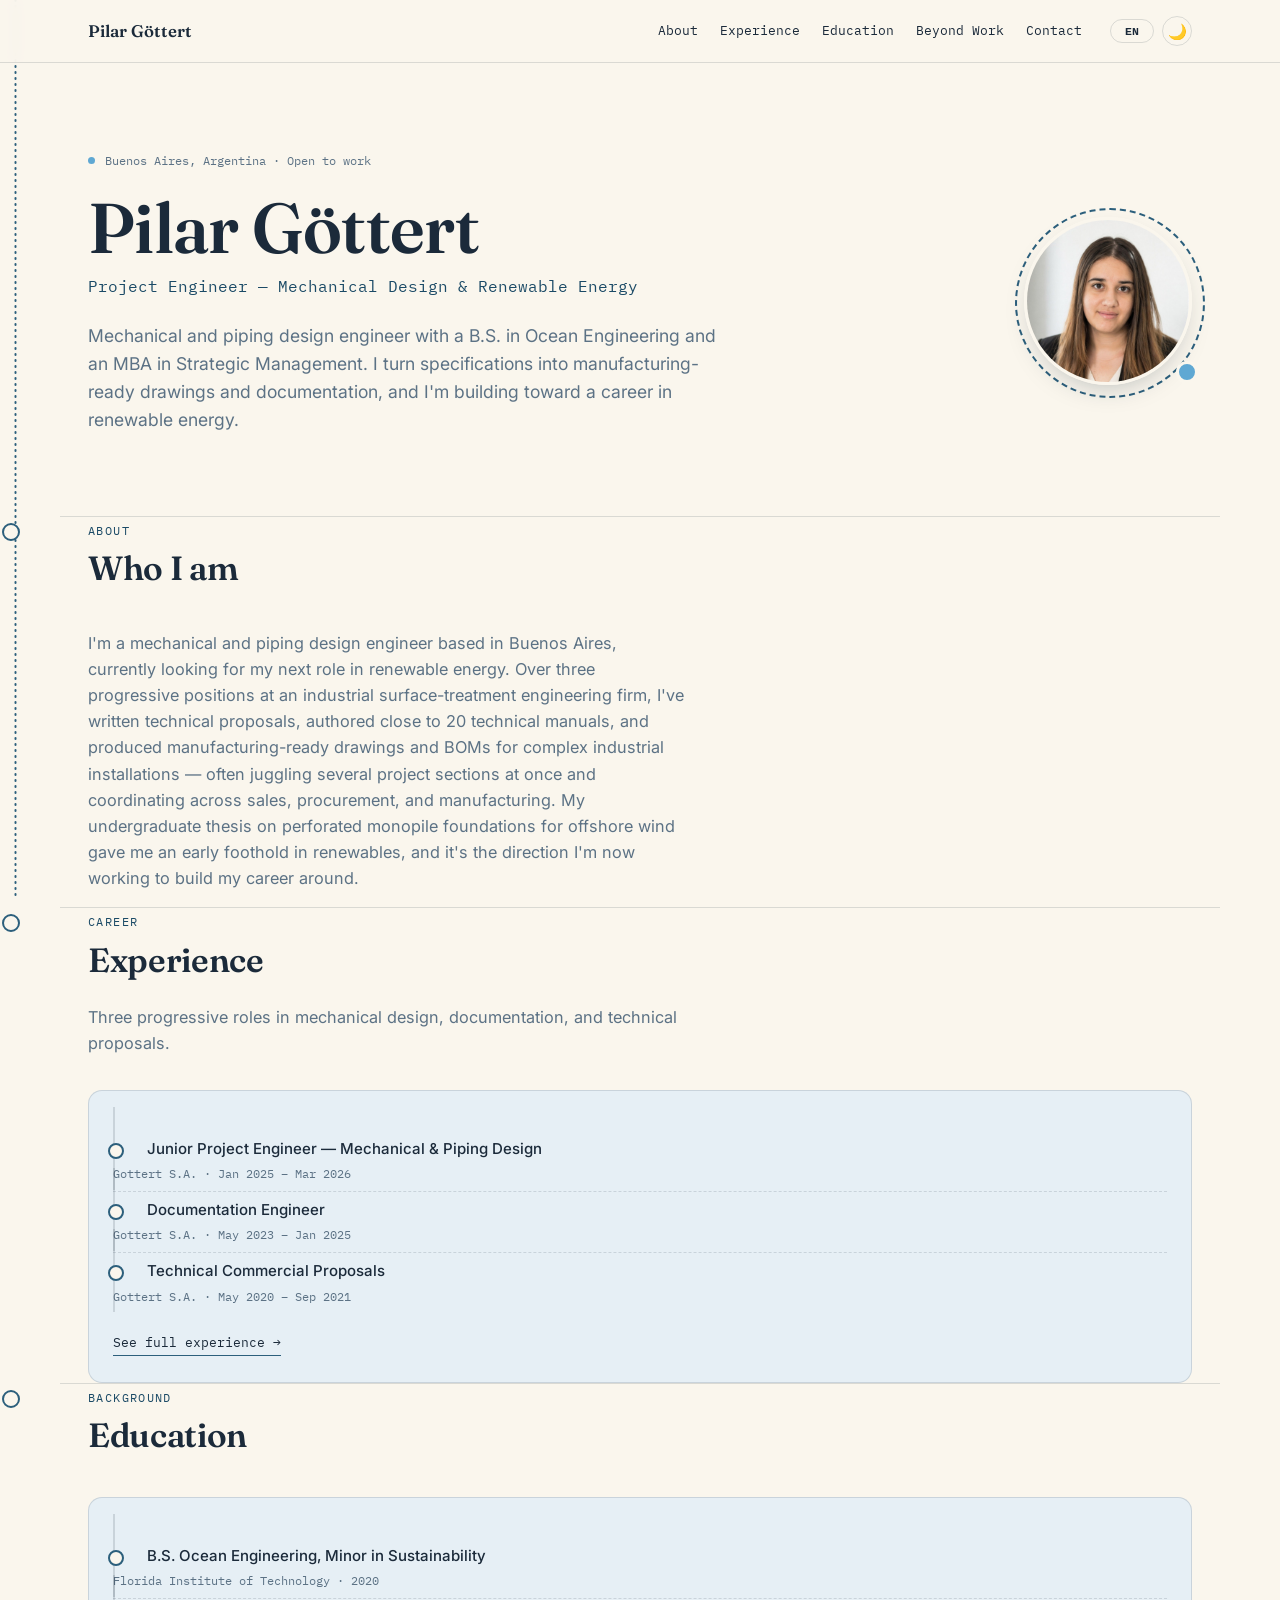
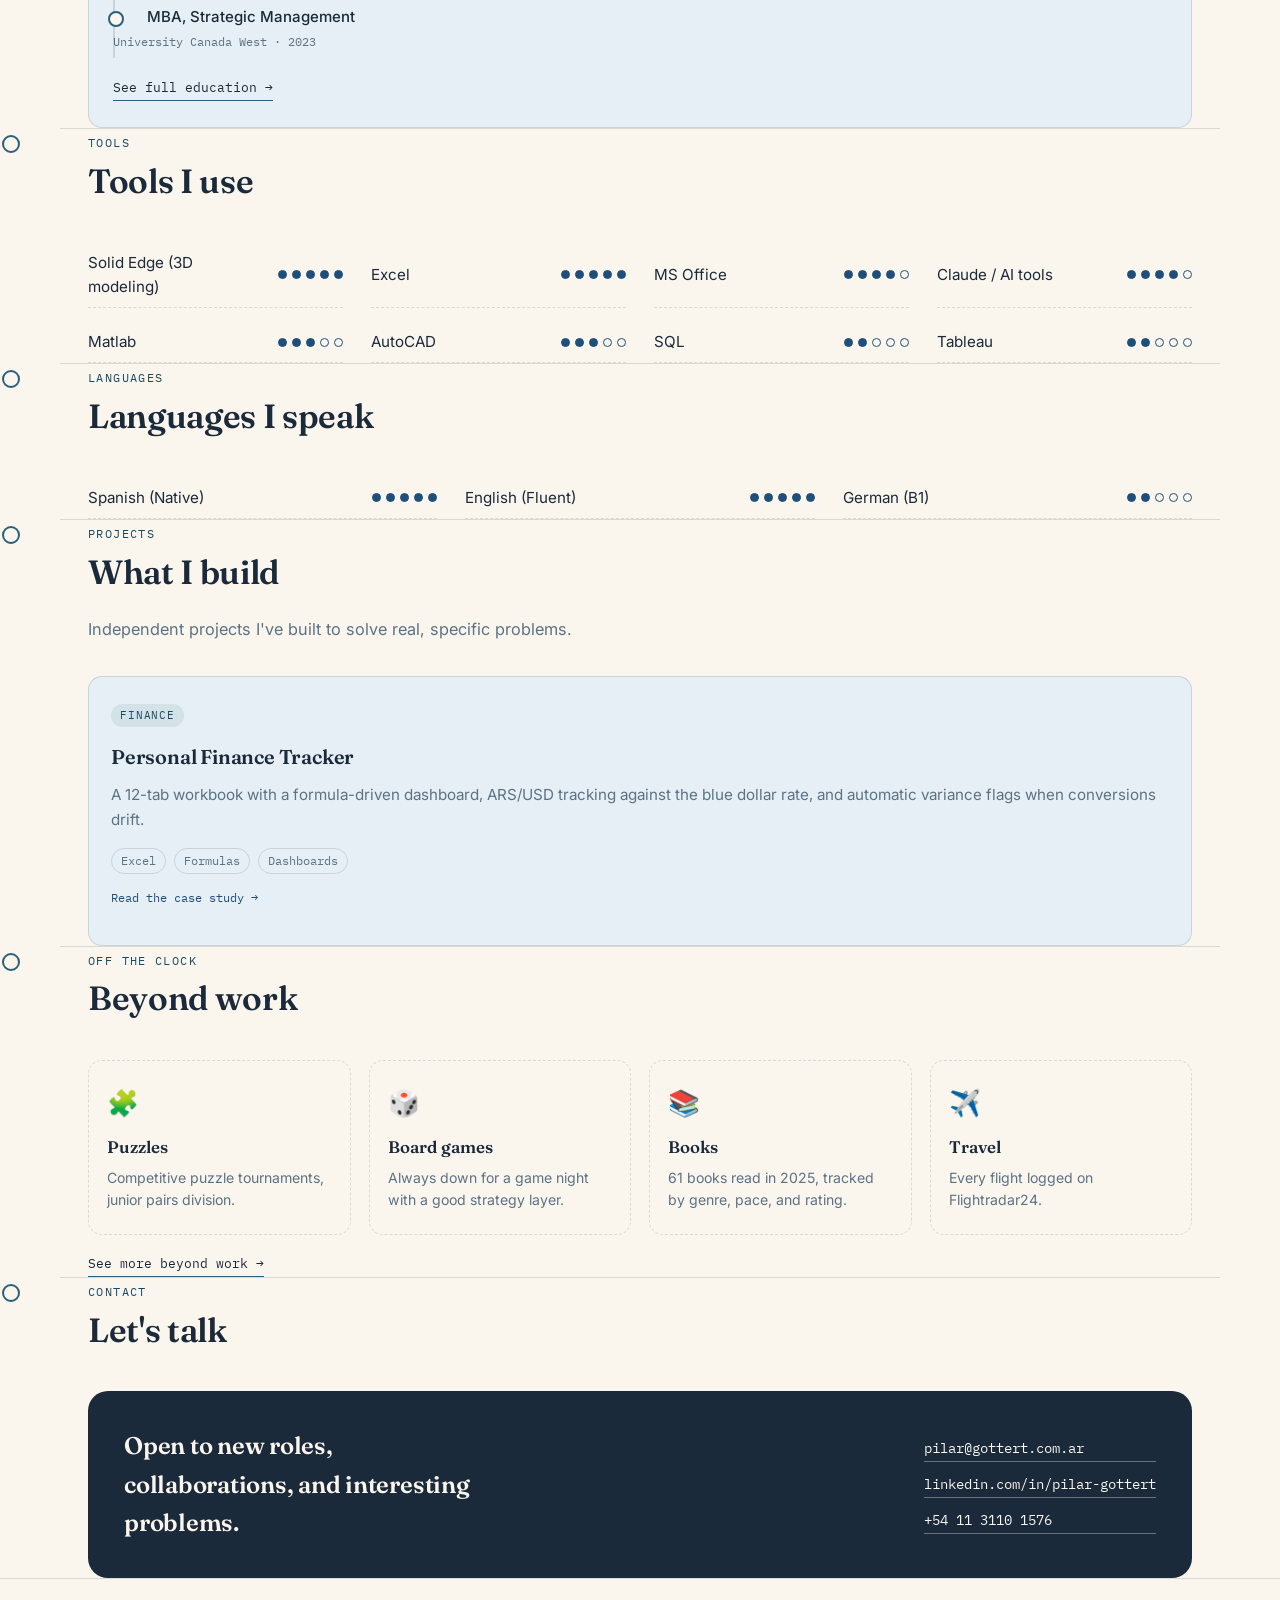
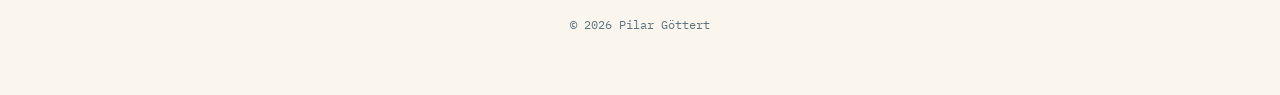
==== commit 16732bdf: "Add files via upload" ====
--- a/index.html
+++ b/index.html
@@ -62,7 +62,7 @@
     <span class="eyebrow" data-en="About" data-es="Sobre mí">About</span>
     <h2 data-en="Who I am" data-es="Quién soy">Who I am</h2>
   </div>
-  <p class="lede">
+  <p class="lede" data-en="I'm a mechanical and piping design engineer based in Buenos Aires, currently looking for my next role in renewable energy. Over three progressive positions at an industrial surface-treatment engineering firm, I've written technical proposals, authored close to 20 technical manuals, and produced manufacturing-ready drawings and BOMs for complex industrial installations — often juggling several project sections at once and coordinating across sales, procurement, and manufacturing. My undergraduate thesis on perforated monopile foundations for offshore wind gave me an early foothold in renewables, and it's the direction I'm now working to build my career around." data-es="Soy ingeniera en diseño mecánico y de cañerías, radicada en Buenos Aires, actualmente en búsqueda de mi próximo rol en energías renovables. A lo largo de tres puestos progresivos en una empresa de ingeniería de tratamiento de superficies industrial, redacté propuestas técnicas, fui autora de casi 20 manuales técnicos, y produje planos y listas de materiales listos para fabricación de instalaciones industriales complejas — a menudo manejando varias secciones de proyecto a la vez y coordinando entre ventas, compras y manufactura. Mi tesis de grado sobre fundaciones monopilote perforadas para energía eólica offshore me dio un primer acercamiento a las energías renovables, y es la dirección en la que ahora estoy construyendo mi carrera.">
     I'm a mechanical and piping design engineer based in Buenos Aires, currently looking for my next role in
     renewable energy. Over three progressive positions at an industrial surface-treatment engineering firm,
     I've written technical proposals, authored close to 20 technical manuals, and produced manufacturing-ready
@@ -77,15 +77,15 @@
   <div class="section-head">
     <span class="eyebrow" data-en="Career" data-es="Trayectoria">Career</span>
     <h2 data-en="Experience" data-es="Experiencia">Experience</h2>
-    <p class="lede">Three progressive roles in mechanical design, documentation, and technical proposals.</p>
+    <p class="lede" data-en="Three progressive roles in mechanical design, documentation, and technical proposals." data-es="Tres roles progresivos en diseño mecánico, documentación y propuestas técnicas.">Three progressive roles in mechanical design, documentation, and technical proposals.</p>
   </div>
   <div class="snippet-card">
     <ul class="snippet-list">
-      <li><span class="role">Junior Project Engineer — Mechanical &amp; Piping Design</span><br><span class="when">Gottert S.A. · Jan 2025 – Mar 2026</span></li>
-      <li><span class="role">Documentation Engineer</span><br><span class="when">Gottert S.A. · May 2023 – Jan 2025</span></li>
-      <li><span class="role">Technical Commercial Proposals</span><br><span class="when">Gottert S.A. · May 2020 – Sep 2021</span></li>
+      <li><span class="role" data-en="Junior Project Engineer — Mechanical &amp; Piping Design" data-es="Ingeniera de Proyectos Junior — Diseño Mecánico y de Cañerías">Junior Project Engineer — Mechanical &amp; Piping Design</span><br><span class="when" data-en="Gottert S.A. · Jan 2025 – Mar 2026" data-es="Gottert S.A. · Ene 2025 – Mar 2026">Gottert S.A. · Jan 2025 – Mar 2026</span></li>
+      <li><span class="role" data-en="Documentation Engineer" data-es="Ingeniera de Documentación">Documentation Engineer</span><br><span class="when" data-en="Gottert S.A. · May 2023 – Jan 2025" data-es="Gottert S.A. · May 2023 – Ene 2025">Gottert S.A. · May 2023 – Jan 2025</span></li>
+      <li><span class="role" data-en="Technical Commercial Proposals" data-es="Propuestas Técnico-Comerciales">Technical Commercial Proposals</span><br><span class="when">Gottert S.A. · May 2020 – Sep 2021</span></li>
     </ul>
-    <a class="see-more" href="experience.html">See full experience →</a>
+    <a class="see-more" href="experience.html" data-en="See full experience →" data-es="Ver experiencia completa →">See full experience →</a>
   </div>
 </section>
 
@@ -96,10 +96,10 @@
   </div>
   <div class="snippet-card">
     <ul class="snippet-list">
-      <li><span class="role">B.S. Ocean Engineering, Minor in Sustainability</span><br><span class="when">Florida Institute of Technology · 2020</span></li>
-      <li><span class="role">MBA, Strategic Management</span><br><span class="when">University Canada West · 2023</span></li>
+      <li><span class="role" data-en="B.S. Ocean Engineering, Minor in Sustainability" data-es="Licenciatura en Ingeniería Oceánica, Orientación en Sustentabilidad">B.S. Ocean Engineering, Minor in Sustainability</span><br><span class="when">Florida Institute of Technology · 2020</span></li>
+      <li><span class="role" data-en="MBA, Strategic Management" data-es="MBA en Gestión Estratégica">MBA, Strategic Management</span><br><span class="when">University Canada West · 2023</span></li>
     </ul>
-    <a class="see-more" href="education.html">See full education →</a>
+    <a class="see-more" href="education.html" data-en="See full education →" data-es="Ver educación completa →">See full education →</a>
   </div>
 </section>
 
@@ -126,9 +126,9 @@
     <h2 data-en="Languages I speak" data-es="Idiomas que hablo">Languages I speak</h2>
   </div>
   <div class="skills-grid">
-    <div class="skill-row"><span class="name">Spanish (Native)</span><span class="skill-dots"><span class="filled"></span><span class="filled"></span><span class="filled"></span><span class="filled"></span><span class="filled"></span></span></div>
-    <div class="skill-row"><span class="name">English (Fluent)</span><span class="skill-dots"><span class="filled"></span><span class="filled"></span><span class="filled"></span><span class="filled"></span><span class="filled"></span></span></div>
-    <div class="skill-row"><span class="name">German (B1)</span><span class="skill-dots"><span class="filled"></span><span class="filled"></span><span></span><span></span><span></span></span></div>
+    <div class="skill-row"><span class="name" data-en="Spanish (Native)" data-es="Español (Nativo)">Spanish (Native)</span><span class="skill-dots"><span class="filled"></span><span class="filled"></span><span class="filled"></span><span class="filled"></span><span class="filled"></span></span></div>
+    <div class="skill-row"><span class="name" data-en="English (Fluent)" data-es="Inglés (Fluido)">English (Fluent)</span><span class="skill-dots"><span class="filled"></span><span class="filled"></span><span class="filled"></span><span class="filled"></span><span class="filled"></span></span></div>
+    <div class="skill-row"><span class="name" data-en="German (B1)" data-es="Alemán (B1)">German (B1)</span><span class="skill-dots"><span class="filled"></span><span class="filled"></span><span></span><span></span><span></span></span></div>
   </div>
 </section>
 
@@ -136,16 +136,16 @@
   <div class="section-head">
     <span class="eyebrow" data-en="Projects" data-es="Proyectos">Projects</span>
     <h2 data-en="What I build" data-es="Lo que construyo">What I build</h2>
-    <p class="lede">Independent projects I've built to solve real, specific problems.</p>
+    <p class="lede" data-en="Independent projects I've built to solve real, specific problems." data-es="Proyectos independientes que construí para resolver problemas reales y concretos.">Independent projects I've built to solve real, specific problems.</p>
   </div>
 
   <div class="cards">
     <a class="card" href="finance-tracker.html" style="text-decoration:none; color:inherit; display:block;">
-      <span class="tag">Finance</span>
-      <h3>Personal Finance Tracker</h3>
-      <p>A 12-tab workbook with a formula-driven dashboard, ARS/USD tracking against the blue dollar rate, and automatic variance flags when conversions drift.</p>
-      <div class="stack"><span>Excel</span><span>Formulas</span><span>Dashboards</span></div>
-      <p style="margin-top:14px; font-family:'IBM Plex Mono', monospace; font-size:0.78rem; color:var(--ochre-deep);">Read the case study →</p>
+      <span class="tag" data-en="Finance" data-es="Finanzas">Finance</span>
+      <h3 data-en="Personal Finance Tracker" data-es="Rastreador de Finanzas Personales">Personal Finance Tracker</h3>
+      <p data-en="A 12-tab workbook with a formula-driven dashboard, ARS/USD tracking against the blue dollar rate, and automatic variance flags when conversions drift." data-es="Un libro de 12 pestañas con un panel basado en fórmulas, seguimiento ARS/USD contra el dólar blue, y alertas automáticas de variación cuando las conversiones se desvían.">A 12-tab workbook with a formula-driven dashboard, ARS/USD tracking against the blue dollar rate, and automatic variance flags when conversions drift.</p>
+      <div class="stack"><span data-en="Excel" data-es="Excel">Excel</span><span data-en="Formulas" data-es="Fórmulas">Formulas</span><span data-en="Dashboards" data-es="Paneles">Dashboards</span></div>
+      <p style="margin-top:14px; font-family:'IBM Plex Mono', monospace; font-size:0.78rem; color:var(--ochre-deep);" data-en="Read the case study →" data-es="Leer el caso de estudio →">Read the case study →</p>
     </a>
   </div>
 </section>
@@ -158,26 +158,26 @@
   <div class="hobby-grid">
     <div class="hobby">
       <span class="icon">🧩</span>
-      <h4>Puzzles</h4>
-      <p>Competitive puzzle tournaments, junior pairs division.</p>
+      <h4 data-en="Puzzles" data-es="Rompecabezas">Puzzles</h4>
+      <p data-en="Competitive puzzle tournaments, junior pairs division." data-es="Torneos competitivos de rompecabezas, división de parejas junior.">Competitive puzzle tournaments, junior pairs division.</p>
     </div>
     <div class="hobby">
       <span class="icon">🎲</span>
-      <h4>Board games</h4>
-      <p>Always down for a game night with a good strategy layer.</p>
+      <h4 data-en="Board games" data-es="Juegos de mesa">Board games</h4>
+      <p data-en="Always down for a game night with a good strategy layer." data-es="Siempre lista para una noche de juegos con una buena capa de estrategia.">Always down for a game night with a good strategy layer.</p>
     </div>
     <div class="hobby">
       <span class="icon">📚</span>
-      <h4>Books</h4>
-      <p>61 books read in 2025, tracked by genre, pace, and rating.</p>
+      <h4 data-en="Books" data-es="Libros">Books</h4>
+      <p data-en="61 books read in 2025, tracked by genre, pace, and rating." data-es="61 libros leídos en 2025, registrados por género, ritmo y calificación.">61 books read in 2025, tracked by genre, pace, and rating.</p>
     </div>
     <div class="hobby">
       <span class="icon">✈️</span>
-      <h4>Travel</h4>
-      <p>Every flight logged on Flightradar24.</p>
-    </div>
-  </div>
-  <a class="see-more" href="beyond-work.html">See more beyond work →</a>
+      <h4 data-en="Travel" data-es="Viajes">Travel</h4>
+      <p data-en="Every flight logged on Flightradar24." data-es="Todos los vuelos registrados en Flightradar24.">Every flight logged on Flightradar24.</p>
+    </div>
+  </div>
+  <a class="see-more" href="beyond-work.html" data-en="See more beyond work →" data-es="Ver más sobre mi vida fuera del trabajo →">See more beyond work →</a>
 </section>
 
 <section id="contact" class="wrap stitch-marker">
@@ -186,7 +186,7 @@
     <h2 data-en="Let's talk" data-es="Hablemos">Let's talk</h2>
   </div>
   <div class="contact-box">
-    <h3>Open to new roles, collaborations, and interesting problems.</h3>
+    <h3 data-en="Open to new roles, collaborations, and interesting problems." data-es="Disponible para nuevos roles, colaboraciones y problemas interesantes.">Open to new roles, collaborations, and interesting problems.</h3>
     <div class="contact-links">
       <a href="mailto:pilar@gottert.com.ar">pilar@gottert.com.ar</a>
       <a href="https://www.linkedin.com/in/pilar-gottert/" target="_blank" rel="noopener">linkedin.com/in/pilar-gottert</a>
--- a/assets/theme.css
+++ b/assets/theme.css
@@ -0,0 +1,1355 @@
+/* ============================================================
+   Pilar Gottert portfolio — shared theme
+   Navy Harbor palette (light + dark), shared layout, per-page styles
+   ============================================================ */
+
+
+  :root{
+    --paper:#FAF6ED;
+    --paper-deep:#E6EFF5;
+    --ink:#1B2A3A;
+    --ink-soft:#5C7285;
+    --ochre:#2C5F7C;
+    --ochre-deep:#1F4E79;
+    --teal:#5FA8D3;
+    --teal-deep:#1B4A66;
+    --line: rgba(27,42,58,0.14);
+    --nav-bg: rgba(250,246,237,0.92);
+    --radius: 14px;
+    --maxw: 1160px;
+  }
+  :root[data-theme="dark"]{
+    --paper:#12202E;
+    --paper-deep:#1A2C3D;
+    --ink:#EDF1F5;
+    --ink-soft:#9FB2C2;
+    --ochre:#5FA8D3;
+    --ochre-deep:#7FC0E8;
+    --teal:#3A7CA5;
+    --teal-deep:#5FA8D3;
+    --line: rgba(237,241,245,0.14);
+    --nav-bg: rgba(18,32,46,0.90);
+  }
+  *{box-sizing:border-box;}
+  html{scroll-behavior:smooth;}
+  body{
+    margin:0;
+    background:var(--paper);
+    color:var(--ink);
+    font-family:'Inter',sans-serif;
+    line-height:1.6;
+    -webkit-font-smoothing:antialiased;
+    transition:background-color 0.2s ease, color 0.2s ease;
+  }
+  @media (prefers-reduced-motion: reduce){
+    html{scroll-behavior:auto;}
+    *{animation-duration:0.001ms !important; animation-iteration-count:1 !important; transition-duration:0.001ms !important;}
+  }
+  a{ color:inherit; }
+  a:focus-visible, button:focus-visible{
+    outline:2px solid var(--teal);
+    outline-offset:3px;
+    border-radius:4px;
+  }
+  h1,h2,h3{
+    font-family:'Fraunces', serif;
+    font-weight:600;
+    margin:0;
+    letter-spacing:-0.01em;
+  }
+  .eyebrow{
+    font-family:'IBM Plex Mono', monospace;
+    font-size:0.72rem;
+    letter-spacing:0.12em;
+    text-transform:uppercase;
+    color:var(--teal-deep);
+  }
+  .wrap{
+    max-width: var(--maxw);
+    margin:0 auto;
+    padding: 0 28px;
+  }
+
+  nav.topnav{
+    position:sticky;
+    top:0;
+    z-index:10;
+    background:var(--nav-bg);
+    backdrop-filter: blur(6px);
+    border-bottom:1px solid var(--line);
+  }
+  nav.topnav .wrap{
+    display:flex;
+    align-items:center;
+    justify-content:space-between;
+    padding-top:16px;
+    padding-bottom:16px;
+    gap:16px;
+  }
+  nav.topnav .brand{
+    font-family:'Fraunces', serif;
+    font-weight:600;
+    font-size:1.05rem;
+    text-decoration:none;
+  }
+  nav.topnav ul{
+    list-style:none;
+    display:flex;
+    gap:22px;
+    margin:0;
+    padding:0;
+    font-family:'IBM Plex Mono', monospace;
+    font-size:0.8rem;
+    align-items:center;
+  }
+  nav.topnav a{ text-decoration:none; }
+  nav.topnav a:hover{ color:var(--ochre-deep); }
+
+  /* ---- Language / theme toggles ---- */
+  .nav-toggles{
+    display:flex;
+    align-items:center;
+    gap:8px;
+    margin-left:6px;
+  }
+  .toggle-btn{
+    font-family:'IBM Plex Mono', monospace;
+    font-size:0.72rem;
+    background:transparent;
+    border:1px solid var(--line);
+    border-radius:100px;
+    padding:4px 10px;
+    color:var(--ink-soft);
+    cursor:pointer;
+    line-height:1.2;
+  }
+  .toggle-btn:hover{ border-color:var(--ochre); color:var(--ochre-deep); }
+  .toggle-btn.lang-toggle{ min-width:44px; }
+  .toggle-btn .lang-current{ font-weight:600; color:var(--ink); }
+  .toggle-btn.theme-toggle{
+    width:30px; height:30px; padding:0;
+    display:flex; align-items:center; justify-content:center;
+    font-size:0.95rem;
+  }
+  [data-theme="dark"] .icon-sun{ display:inline; }
+  [data-theme="dark"] .icon-moon{ display:none; }
+  .icon-sun{ display:none; }
+  .icon-moon{ display:inline; }
+
+  @media (max-width: 640px){
+    nav.topnav ul{ gap:10px; font-size:0.7rem; }
+    .nav-toggles{ margin-left:2px; }
+  }
+
+
+  /* ---- Shared subpage header (page-head/back-link/title/sub) ---- */
+
+  .page-head{
+    padding: 64px 0 20px;
+  }
+  .back-link{
+    font-family:'IBM Plex Mono', monospace;
+    font-size:0.8rem;
+    text-decoration:none;
+    color:var(--ink-soft);
+  }
+  .back-link:hover{ color:var(--ochre-deep); }
+  h1.page-title{
+    margin-top:18px;
+    font-size: clamp(2.2rem, 5vw, 3.2rem);
+  }
+  p.page-sub{
+    margin-top:14px;
+    max-width:60ch;
+    color:var(--ink-soft);
+    font-size:1.05rem;
+  }
+
+
+  /* ================= HOME (index.html) — page-specific ================= */
+
+  /* ---- THREAD RAIL ---- */
+  .thread-rail{
+    position:absolute;
+    left:50%;
+    top:0;
+    width:2px;
+    height:100%;
+    transform:translateX(calc(var(--maxw) / -2 - 46px));
+    pointer-events:none;
+    z-index:0;
+  }
+  .thread-rail svg{ position:sticky; top:0; }
+  @media (max-width: 860px){
+    .thread-rail{ display:none; }
+  }
+
+  .stitch-marker{
+    position:relative;
+  }
+  .stitch-marker::before{
+    content:"";
+    position:absolute;
+    left:-58px;
+    top:6px;
+    width:14px;
+    height:14px;
+    border-radius:50%;
+    background:var(--paper);
+    border:2.5px solid var(--ochre);
+  }
+  @media (max-width: 860px){
+    .stitch-marker::before{ display:none; }
+  }
+
+  .hero-flex{
+    display:flex;
+    align-items:center;
+    gap:44px;
+    flex-wrap:wrap-reverse;
+  }
+  .hero-text{
+    flex:1 1 420px;
+    min-width:280px;
+  }
+  .hero-photo{
+    position:relative;
+    flex:0 0 auto;
+    width:168px;
+    height:168px;
+  }
+  .hero-photo img{
+    width:168px;
+    height:168px;
+    border-radius:50%;
+    object-fit:cover;
+    border:3px solid var(--paper);
+    box-shadow: 0 10px 28px -12px rgba(27,42,58,0.35);
+    position:relative;
+    z-index:2;
+  }
+  .hero-photo::before{
+    content:"";
+    position:absolute;
+    top:-9px;
+    left:-9px;
+    width:186px;
+    height:186px;
+    border-radius:50%;
+    border:2px dashed var(--ochre);
+    z-index:1;
+  }
+  .hero-photo::after{
+    content:"";
+    position:absolute;
+    bottom:2px;
+    right:-6px;
+    width:16px;
+    height:16px;
+    border-radius:50%;
+    background:var(--teal);
+    border:3px solid var(--paper);
+    z-index:3;
+  }
+  @media (max-width: 640px){
+    .hero-photo, .hero-photo img{ width:128px; height:128px; }
+    .hero-photo::before{ width:144px; height:144px; top:-8px; left:-8px; }
+  }
+
+  header.hero{
+    position:relative;
+    padding: 88px 0 64px;
+    overflow:hidden;
+  }
+  .hero .wrap{ position:relative; z-index:1; }
+  .hero-mark{
+    font-family:'IBM Plex Mono', monospace;
+    font-size:0.75rem;
+    color:var(--ink-soft);
+    margin-bottom:22px;
+    display:flex;
+    align-items:center;
+    gap:10px;
+  }
+  .hero-mark .dot{
+    width:7px;height:7px;border-radius:50%;background:var(--teal);
+    display:inline-block;
+  }
+  h1.title{
+    font-size: clamp(2.6rem, 6vw, 4.4rem);
+    line-height:1.02;
+  }
+  .hero-role{
+    margin-top:10px;
+    font-family:'IBM Plex Mono', monospace;
+    font-size:1rem;
+    color:var(--teal-deep);
+  }
+  .hero-sub{
+    margin-top:22px;
+    max-width:58ch;
+    font-size:1.1rem;
+    color:var(--ink-soft);
+  }
+  .hero-links{
+    margin-top:34px;
+    display:flex;
+    gap:16px;
+    flex-wrap:wrap;
+  }
+  .btn{
+    font-family:'IBM Plex Mono', monospace;
+    font-size:0.82rem;
+    padding:11px 20px;
+    border-radius:100px;
+    border:1.5px solid var(--ink);
+    text-decoration:none;
+    transition: all 0.18s ease;
+    display:inline-block;
+  }
+  .btn.primary{
+    background:var(--ink);
+    color:var(--paper);
+  }
+  .btn.primary:hover{ background:var(--teal-deep); border-color:var(--teal-deep); }
+  .btn.ghost:hover{ background:var(--ink); color:var(--paper); }
+
+  section{
+    position:relative;
+    padding: 60px 0;
+    border-top:1px solid var(--line);
+    z-index:1;
+  }
+
+  body.page-index .section-head{
+    margin-bottom:34px;
+  }
+  body.page-index .section-head h2{
+    font-size: clamp(1.6rem, 3vw, 2.1rem);
+  }
+
+  p.lede{
+    max-width:60ch;
+    color:var(--ink-soft);
+    font-size:1.02rem;
+  }
+
+  .see-more{
+    display:inline-block;
+    margin-top:18px;
+    font-family:'IBM Plex Mono', monospace;
+    font-size:0.82rem;
+    text-decoration:none;
+    border-bottom:1.5px solid var(--ochre);
+    padding-bottom:2px;
+  }
+  .see-more:hover{ color:var(--ochre-deep); }
+
+  /* ---- SNIPPET CARDS (Experience / Education) ---- */
+  .snippet-card{
+    background:var(--paper-deep);
+    border-radius:var(--radius);
+    padding:26px 24px;
+    border:1px solid var(--line);
+    margin-top:24px;
+  }
+  .snippet-card h3{
+    font-size:1.15rem;
+  }
+  .snippet-list{
+    margin:14px 0 0;
+    padding:0;
+    list-style:none;
+  }
+  .snippet-list li{
+    font-size:0.94rem;
+    color:var(--ink-soft);
+    padding:6px 0;
+    border-top:1px dashed var(--line);
+  }
+  .snippet-list li:first-child{ border-top:none; }
+  .snippet-list .role{
+    color:var(--ink);
+    font-weight:500;
+  }
+  .snippet-list .when{
+    font-family:'IBM Plex Mono', monospace;
+    font-size:0.72rem;
+    color:var(--ink-soft);
+  }
+
+  /* ---- PROJECT CARDS ---- */
+  .cards{
+    display:grid;
+    grid-template-columns: repeat(auto-fit, minmax(240px, 1fr));
+    gap:20px;
+    margin-top:30px;
+  }
+  .card{
+    background:var(--paper-deep);
+    border-radius:var(--radius);
+    padding:24px 22px;
+    border:1px solid var(--line);
+    transition: transform 0.18s ease, box-shadow 0.18s ease;
+  }
+  .card:hover{
+    transform: translateY(-3px);
+    box-shadow: 0 10px 24px -14px rgba(27,42,58,0.35);
+  }
+  .card .tag{
+    font-family:'IBM Plex Mono', monospace;
+    font-size:0.68rem;
+    text-transform:uppercase;
+    letter-spacing:0.08em;
+    color:var(--teal-deep);
+    background: rgba(47,110,104,0.1);
+    padding:3px 9px;
+    border-radius:100px;
+    display:inline-block;
+  }
+  .card h3{
+    font-size:1.25rem;
+    margin-top:14px;
+  }
+  .card p{
+    color:var(--ink-soft);
+    font-size:0.95rem;
+    margin-top:10px;
+  }
+  .stack{
+    margin-top:16px;
+    display:flex;
+    flex-wrap:wrap;
+    gap:8px;
+  }
+  .stack span{
+    font-family:'IBM Plex Mono', monospace;
+    font-size:0.72rem;
+    color:var(--ink-soft);
+    border:1px solid var(--line);
+    padding:3px 9px;
+    border-radius:100px;
+  }
+
+  /* ---- SKILLS ---- */
+  .skills-grid{
+    display:grid;
+    grid-template-columns: repeat(auto-fit, minmax(220px, 1fr));
+    gap:14px 28px;
+    margin-top:30px;
+  }
+  .skill-row{
+    display:flex;
+    align-items:center;
+    justify-content:space-between;
+    gap:12px;
+    padding:8px 0;
+    border-bottom:1px dashed var(--line);
+  }
+  .skill-row .name{
+    font-size:0.95rem;
+  }
+  .skill-dots{
+    display:flex;
+    gap:5px;
+    flex-shrink:0;
+  }
+  .skill-dots span{
+    width:9px;
+    height:9px;
+    border-radius:50%;
+    border:1.5px solid var(--ochre-deep);
+    background:transparent;
+  }
+  .skill-dots span.filled{
+    background:var(--ochre-deep);
+  }
+
+  /* ---- HOBBIES ---- */
+  .hobby-grid{
+    display:grid;
+    grid-template-columns: repeat(auto-fit, minmax(180px, 1fr));
+    gap:18px;
+    margin-top:30px;
+  }
+  .hobby{
+    padding:22px 18px;
+    border-radius:var(--radius);
+    background: var(--paper);
+    border:1px dashed var(--line);
+    text-align:left;
+    position:relative;
+  }
+  .hobby .icon{
+    font-size:1.6rem;
+    display:block;
+    margin-bottom:10px;
+  }
+  .hobby h4{
+    font-family:'Fraunces', serif;
+    font-size:1.05rem;
+    font-weight:600;
+    margin:0 0 6px;
+  }
+  .hobby p{
+    font-size:0.88rem;
+    color:var(--ink-soft);
+    margin:0;
+  }
+  .hobby .soon{
+    display:inline-block;
+    margin-top:10px;
+    font-family:'IBM Plex Mono', monospace;
+    font-size:0.65rem;
+    text-transform:uppercase;
+    letter-spacing:0.06em;
+    color:var(--teal-deep);
+    background: rgba(47,110,104,0.1);
+    padding:2px 8px;
+    border-radius:100px;
+  }
+
+  /* ---- READING STATS ---- */
+  .reading-stats{
+    margin-top:24px;
+    background:var(--paper-deep);
+    border-radius:var(--radius);
+    border:1px solid var(--line);
+    padding:28px 26px;
+  }
+  .reading-stats h4{
+    font-family:'Fraunces', serif;
+    font-size:1.15rem;
+    font-weight:600;
+    margin:0;
+  }
+  .reading-stats .stat-year{
+    font-family:'IBM Plex Mono', monospace;
+    font-size:0.7rem;
+    color:var(--teal-deep);
+    background:rgba(47,110,104,0.1);
+    padding:2px 9px;
+    border-radius:100px;
+    margin-left:8px;
+    vertical-align:middle;
+  }
+  body.page-index .stat-grid{
+    display:grid;
+    grid-template-columns: repeat(auto-fit, minmax(110px, 1fr));
+    gap:16px;
+    margin-top:18px;
+  }
+  body.page-index .stat-grid .num{
+    font-family:'Fraunces', serif;
+    font-weight:600;
+    font-size:1.6rem;
+    color:var(--ochre-deep);
+  }
+  body.page-index .stat-grid .lbl{
+    font-family:'IBM Plex Mono', monospace;
+    font-size:0.68rem;
+    text-transform:uppercase;
+    letter-spacing:0.04em;
+    color:var(--ink-soft);
+    margin-top:2px;
+  }
+  .genre-chart{
+    margin-top:26px;
+  }
+  .genre-chart .chart-title{
+    font-family:'IBM Plex Mono', monospace;
+    font-size:0.72rem;
+    text-transform:uppercase;
+    letter-spacing:0.06em;
+    color:var(--ink-soft);
+    margin-bottom:10px;
+  }
+  .genre-row{
+    display:flex;
+    align-items:center;
+    gap:10px;
+    margin-bottom:8px;
+  }
+  .genre-row .glabel{
+    width:92px;
+    flex-shrink:0;
+    font-size:0.82rem;
+    color:var(--ink);
+    text-align:right;
+  }
+  .genre-row .gbar-track{
+    flex-grow:1;
+    background:var(--paper);
+    border-radius:4px;
+    height:16px;
+    overflow:hidden;
+  }
+  .genre-row .gbar-fill{
+    height:100%;
+    background:var(--ochre);
+    border-radius:4px;
+  }
+  .genre-row .gval{
+    width:24px;
+    flex-shrink:0;
+    font-family:'IBM Plex Mono', monospace;
+    font-size:0.75rem;
+    color:var(--ink-soft);
+  }
+
+  /* ---- OFF-CLOCK / HOBBIES ---- */
+
+  /* ---- CONTACT ---- */
+  .contact-box{
+    margin-top:30px;
+    padding:36px;
+    border-radius:20px;
+    background: var(--ink);
+    color:var(--paper);
+    display:flex;
+    flex-wrap:wrap;
+    gap:24px;
+    align-items:center;
+    justify-content:space-between;
+  }
+  .contact-box h3{
+    font-size:1.5rem;
+    max-width:22ch;
+  }
+  .contact-links{
+    display:flex;
+    flex-direction:column;
+    gap:10px;
+    font-family:'IBM Plex Mono', monospace;
+    font-size:0.9rem;
+  }
+  .contact-links a{
+    text-decoration:none;
+    border-bottom:1px solid rgba(250,246,237,0.35);
+    padding-bottom:2px;
+  }
+  .contact-links a:hover{ border-color:var(--ochre); color:var(--ochre); }
+
+  
+
+
+
+  /* ================= EXPERIENCE (experience.html) — page-specific ================= */
+
+  .timeline{
+    padding: 40px 0 80px;
+  }
+  .role{
+    position:relative;
+    padding: 32px 0 32px 32px;
+    border-left:2px solid var(--line);
+  }
+  .role:last-child{ padding-bottom:0; }
+  .role::before{
+    content:"";
+    position:absolute;
+    left:-7px;
+    top:36px;
+    width:12px;
+    height:12px;
+    border-radius:50%;
+    background:var(--paper);
+    border:2.5px solid var(--ochre);
+  }
+  .role-when{
+    font-family:'IBM Plex Mono', monospace;
+    font-size:0.78rem;
+    color:var(--teal-deep);
+    background:rgba(47,110,104,0.1);
+    display:inline-block;
+    padding:3px 10px;
+    border-radius:100px;
+  }
+  .role h2{
+    font-size:1.5rem;
+    margin-top:12px;
+  }
+  .role .company{
+    font-family:'IBM Plex Mono', monospace;
+    font-size:0.85rem;
+    color:var(--ink-soft);
+    margin-top:4px;
+  }
+  .role ul{
+    margin:18px 0 0;
+    padding-left:20px;
+  }
+  .role li{
+    color:var(--ink-soft);
+    font-size:0.97rem;
+    margin-bottom:10px;
+  }
+  .role li::marker{ color:var(--ochre-deep); }
+
+  
+
+
+
+  /* ================= EDUCATION (education.html) — page-specific ================= */
+
+  section{
+    padding: 40px 0;
+    border-top:1px solid var(--line);
+  }
+  body.page-education .section-head{ margin-bottom:28px; }
+  body.page-education .section-head h2{ font-size: clamp(1.4rem, 3vw, 1.8rem); margin-top:6px; }
+
+  .edu-card{
+    background:var(--paper-deep);
+    border-radius:var(--radius);
+    border:1px solid var(--line);
+    padding:28px 26px;
+    margin-bottom:22px;
+  }
+  .edu-card .when{
+    font-family:'IBM Plex Mono', monospace;
+    font-size:0.78rem;
+    color:var(--teal-deep);
+    background:rgba(47,110,104,0.1);
+    display:inline-block;
+    padding:3px 10px;
+    border-radius:100px;
+  }
+  .edu-card h3{
+    font-size:1.3rem;
+    margin-top:12px;
+  }
+  .edu-card .school{
+    font-family:'IBM Plex Mono', monospace;
+    font-size:0.85rem;
+    color:var(--ink-soft);
+    margin-top:4px;
+  }
+  .edu-card .detail{
+    margin-top:14px;
+    color:var(--ink-soft);
+    font-size:0.96rem;
+  }
+  .thesis-box{
+    margin-top:16px;
+    padding:16px 18px;
+    border-left:3px solid var(--ochre);
+    background: var(--paper);
+    border-radius: 0 10px 10px 0;
+  }
+  .thesis-box .label{
+    font-family:'IBM Plex Mono', monospace;
+    font-size:0.7rem;
+    text-transform:uppercase;
+    letter-spacing:0.06em;
+    color:var(--ochre-deep);
+  }
+  .thesis-box h4{
+    font-size:1.02rem;
+    margin-top:8px;
+  }
+  .thesis-box p{
+    margin-top:8px;
+    font-size:0.92rem;
+    color:var(--ink-soft);
+  }
+  .award{
+    display:inline-block;
+    margin-top:10px;
+    font-family:'IBM Plex Mono', monospace;
+    font-size:0.72rem;
+    color:var(--teal-deep);
+    background:rgba(47,110,104,0.1);
+    padding:2px 9px;
+    border-radius:100px;
+  }
+  .poster-frame{
+    margin-top:16px;
+  }
+  .poster-frame img{
+    display:block;
+    width:100%;
+    border-radius:10px;
+    border:1px solid var(--line);
+    box-shadow: 0 10px 24px -16px rgba(27,42,58,0.4);
+    transition: transform 0.18s ease;
+  }
+  .poster-frame a:hover img{
+    transform: scale(1.01);
+  }
+  .poster-link{
+    display:inline-block;
+    margin-top:10px;
+    font-family:'IBM Plex Mono', monospace;
+    font-size:0.78rem;
+    text-decoration:none;
+    border-bottom:1.5px solid var(--ochre);
+    padding-bottom:2px;
+  }
+  .poster-link:hover{ color:var(--ochre-deep); }
+  .awards-list{
+    margin-top:16px;
+    display:flex;
+    flex-direction:column;
+    gap:14px;
+  }
+  .award-item{
+    padding:14px 16px;
+    background:var(--paper);
+    border-radius:10px;
+    border:1px solid var(--line);
+  }
+  .award-item .award-title{
+    font-weight:500;
+    font-size:0.98rem;
+  }
+  .award-item .award-when{
+    font-family:'IBM Plex Mono', monospace;
+    font-size:0.7rem;
+    color:var(--teal-deep);
+    margin-left:8px;
+  }
+  .award-item p{
+    margin-top:6px;
+    font-size:0.87rem;
+    color:var(--ink-soft);
+  }
+
+  .thesis-pending{
+    margin-top:16px;
+    padding:14px 18px;
+    border:1px dashed var(--line);
+    border-radius:10px;
+    font-family:'IBM Plex Mono', monospace;
+    font-size:0.78rem;
+    color:var(--ink-soft);
+  }
+
+  .cert-list{
+    list-style:none;
+    margin:0;
+    padding:0;
+  }
+  .cert-list li{
+    padding: 16px 0;
+    border-top:1px dashed var(--line);
+  }
+  .cert-list li:first-child{ border-top:none; }
+  .cert-list .cert-name{
+    font-weight:500;
+  }
+  .cert-list .cert-when{
+    font-family:'IBM Plex Mono', monospace;
+    font-size:0.72rem;
+    color:var(--ink-soft);
+  }
+  .cert-list p{
+    margin-top:6px;
+    font-size:0.9rem;
+    color:var(--ink-soft);
+  }
+
+  /* ---- COURSE HIGHLIGHT CARDS ---- */
+  .course-grid{
+    display:grid;
+    grid-template-columns: repeat(auto-fit, minmax(260px, 1fr));
+    gap:20px;
+    margin-top:30px;
+  }
+  .course-card{
+    background:var(--paper-deep);
+    border-radius:var(--radius);
+    padding:24px 22px;
+    border:1px solid var(--line);
+    display:flex;
+    flex-direction:column;
+  }
+  .course-card .tag{
+    font-family:'IBM Plex Mono', monospace;
+    font-size:0.68rem;
+    text-transform:uppercase;
+    letter-spacing:0.08em;
+    color:var(--teal-deep);
+    background: rgba(47,110,104,0.1);
+    padding:3px 9px;
+    border-radius:100px;
+    display:inline-block;
+    width:fit-content;
+  }
+  .course-card h3{
+    font-size:1.12rem;
+    margin-top:12px;
+    line-height:1.3;
+  }
+  .course-card p{
+    color:var(--ink-soft);
+    font-size:0.92rem;
+    margin-top:10px;
+    flex-grow:1;
+  }
+  .course-card .stat{
+    margin-top:12px;
+    font-family:'IBM Plex Mono', monospace;
+    font-size:0.72rem;
+    color:var(--ochre-deep);
+    background:rgba(198,138,46,0.1);
+    padding:3px 9px;
+    border-radius:100px;
+    display:inline-block;
+    width:fit-content;
+  }
+
+  /* ---- RISK MATRIX TABLE ---- */
+  .matrix-wrap{
+    margin-top:16px;
+    overflow-x:auto;
+    border-radius:var(--radius);
+    border:1px solid var(--line);
+  }
+  .matrix-details summary{
+    list-style:none;
+    display:inline-block;
+  }
+  .matrix-details summary::-webkit-details-marker{ display:none; }
+  .matrix-details[open] summary{
+    margin-bottom:4px;
+  }
+  table.risk-matrix{
+    width:100%;
+    border-collapse:collapse;
+    font-size:0.82rem;
+    min-width:720px;
+  }
+  table.risk-matrix th{
+    background:var(--paper-deep);
+    text-align:left;
+    padding:10px 12px;
+    font-family:'IBM Plex Mono', monospace;
+    font-size:0.7rem;
+    text-transform:uppercase;
+    letter-spacing:0.04em;
+    color:var(--teal-deep);
+    border-bottom:1px solid var(--line);
+  }
+  table.risk-matrix td{
+    padding:10px 12px;
+    border-bottom:1px solid var(--line);
+    vertical-align:top;
+    color:var(--ink-soft);
+  }
+  table.risk-matrix td.role{
+    font-family:'IBM Plex Mono', monospace;
+    font-size:0.72rem;
+    color:var(--ink);
+    white-space:nowrap;
+  }
+  table.risk-matrix tr:last-child td{ border-bottom:none; }
+  .matrix-note{
+    margin-top:10px;
+    font-family:'IBM Plex Mono', monospace;
+    font-size:0.72rem;
+    color:var(--ink-soft);
+  }
+
+  
+
+
+
+  /* ================= BEYOND WORK (beyond-work.html) — page-specific ================= */
+
+  section{
+    padding: 44px 0;
+    border-top:1px solid var(--line);
+  }
+  body.page-beyond-work .section-head{ margin-bottom:24px; display:flex; align-items:center; gap:12px; }
+  body.page-beyond-work .section-head .icon{ font-size:1.8rem; }
+  body.page-beyond-work .section-head h2{ font-size: clamp(1.4rem, 3vw, 1.8rem); }
+
+  .block{
+    background:var(--paper-deep);
+    border-radius:var(--radius);
+    border:1px solid var(--line);
+    padding:26px 26px;
+  }
+  .block p{
+    color:var(--ink-soft);
+    font-size:0.98rem;
+  }
+
+  .tournament-list{
+    margin-top:20px;
+    display:grid;
+    grid-template-columns: repeat(2, 1fr);
+    gap:22px;
+  }
+  @media (max-width: 640px){
+    .tournament-list{ grid-template-columns: 1fr; }
+  }
+  .tournament{
+    background:var(--paper-deep);
+    border:1px solid var(--line);
+    border-radius:var(--radius);
+    padding:18px 18px 20px;
+    min-width:0;
+  }
+  .tournament-head{
+    display:flex;
+    flex-wrap:wrap;
+    align-items:baseline;
+    gap:8px 14px;
+    margin-bottom:10px;
+  }
+  .t-name{
+    font-family:'Fraunces', serif;
+    font-weight:600;
+    font-size:1.05rem;
+  }
+  .t-meta{
+    font-family:'IBM Plex Mono', monospace;
+    font-size:0.76rem;
+    color:var(--ink-soft);
+  }
+  .t-note{
+    font-size:0.85rem;
+    color:var(--ink-soft);
+    margin:-2px 0 12px;
+    font-style:italic;
+  }
+
+  .carousel{
+    position:relative;
+  }
+  .carousel-track{
+    display:flex;
+    overflow-x:auto;
+    scroll-snap-type:x mandatory;
+    scrollbar-width:none;
+    border-radius:10px;
+    border:1px dashed var(--line);
+    height:320px;
+  }
+  .carousel-track::-webkit-scrollbar{ display:none; }
+  .carousel-slide{
+    flex:0 0 100%;
+    scroll-snap-align:start;
+    height:100%;
+    display:flex;
+    align-items:center;
+    justify-content:center;
+    background:var(--paper);
+    font-family:'IBM Plex Mono', monospace;
+    font-size:0.78rem;
+    color:var(--ink-soft);
+    text-align:center;
+    padding:20px;
+    overflow:hidden;
+  }
+  .carousel-slide img{
+    width:100%;
+    height:100%;
+    object-fit:contain;
+  }
+  .carousel-slide:has(img){
+    padding:0;
+  }
+  .car-btn{
+    position:absolute;
+    top:50%;
+    transform:translateY(-50%);
+    width:32px;
+    height:32px;
+    border-radius:50%;
+    border:1px solid var(--line);
+    background:var(--paper);
+    color:var(--ink);
+    font-size:1.1rem;
+    line-height:1;
+    cursor:pointer;
+    display:flex;
+    align-items:center;
+    justify-content:center;
+  }
+  .car-btn:hover{ background:var(--ochre); color:var(--paper); border-color:var(--ochre); }
+  .car-btn.prev{ left:10px; }
+  .car-btn.next{ right:10px; }
+
+  .game-list{
+    list-style:none;
+    margin:16px 0 0;
+    padding:0;
+    display:grid;
+    grid-template-columns: repeat(3, 1fr);
+    gap:22px 24px;
+  }
+  .game-list li{
+    display:flex;
+    align-items:center;
+    gap:14px;
+    padding:6px 0;
+  }
+  .game-list .gicon{
+    width:52px;
+    height:52px;
+    border-radius:50%;
+    flex-shrink:0;
+    object-fit:cover;
+  }
+  .game-list .gtext{
+    display:flex;
+    flex-direction:column;
+    min-width:0;
+  }
+  .game-list .gname{
+    font-weight:500;
+    font-size:0.94rem;
+  }
+  .game-list .gnote{
+    display:block;
+    font-size:0.85rem;
+    color:var(--ink-soft);
+    margin-top:2px;
+  }
+  @media (max-width: 760px){
+    .game-list{ grid-template-columns: repeat(2, 1fr); }
+  }
+  @media (max-width: 480px){
+    .game-list{ grid-template-columns: 1fr; }
+  }
+
+  body.page-beyond-work .soon-note{
+    margin-top:16px;
+    padding:14px 18px;
+    border:1px dashed var(--line);
+    border-radius:10px;
+    font-family:'IBM Plex Mono', monospace;
+    font-size:0.78rem;
+    color:var(--ink-soft);
+  }
+
+  /* Reading stats */
+  body.page-beyond-work .stat-grid{
+    display:grid;
+    grid-template-columns: repeat(auto-fit, minmax(110px, 1fr));
+    gap:16px;
+    margin-top:6px;
+  }
+  body.page-beyond-work .stat-grid .num{
+    font-family:'Fraunces', serif;
+    font-weight:600;
+    font-size:1.7rem;
+    color:var(--ochre-deep);
+  }
+  body.page-beyond-work .stat-grid .lbl{
+    font-family:'IBM Plex Mono', monospace;
+    font-size:0.68rem;
+    text-transform:uppercase;
+    letter-spacing:0.04em;
+    color:var(--ink-soft);
+    margin-top:2px;
+  }
+  .genre-chart{ margin-top:26px; }
+  .genre-chart .chart-title{
+    font-family:'IBM Plex Mono', monospace;
+    font-size:0.72rem;
+    text-transform:uppercase;
+    letter-spacing:0.06em;
+    color:var(--ink-soft);
+    margin-bottom:10px;
+  }
+  .genre-row{
+    display:flex;
+    align-items:center;
+    gap:10px;
+    margin-bottom:8px;
+  }
+  .genre-row .glabel{
+    width:92px;
+    flex-shrink:0;
+    font-size:0.82rem;
+    color:var(--ink);
+    text-align:right;
+  }
+  .genre-row .gbar-track{
+    flex-grow:1;
+    background:var(--paper);
+    border-radius:4px;
+    height:16px;
+    overflow:hidden;
+  }
+  .genre-row .gbar-fill{
+    height:100%;
+    background:var(--ochre);
+    border-radius:4px;
+  }
+  .genre-row .gval{
+    width:24px;
+    flex-shrink:0;
+    font-family:'IBM Plex Mono', monospace;
+    font-size:0.75rem;
+    color:var(--ink-soft);
+  }
+
+  
+
+
+
+  /* ================= FINANCE TRACKER CASE STUDY (finance-tracker.html) — page-specific ================= */
+
+  .meta-row{
+    margin-top:22px;
+    display:flex;
+    flex-wrap:wrap;
+    gap:8px;
+  }
+  .meta-row span{
+    font-family:'IBM Plex Mono', monospace;
+    font-size:0.72rem;
+    color:var(--ink-soft);
+    border:1px solid var(--line);
+    padding:3px 9px;
+    border-radius:100px;
+  }
+
+  section.case{
+    padding: 44px 0;
+    border-top:1px solid var(--line);
+  }
+  .case-head{
+    display:flex;
+    align-items:baseline;
+    gap:14px;
+    margin-bottom:20px;
+  }
+  .case-num{
+    font-family:'IBM Plex Mono', monospace;
+    font-size:0.85rem;
+    color:var(--ochre-deep);
+    border:1.5px solid var(--ochre);
+    border-radius:50%;
+    width:30px;
+    height:30px;
+    flex-shrink:0;
+    display:flex;
+    align-items:center;
+    justify-content:center;
+  }
+  .case-head h2{
+    font-size: clamp(1.4rem, 3vw, 1.8rem);
+  }
+  section.case p{
+    color:var(--ink-soft);
+    font-size:1rem;
+    max-width:72ch;
+  }
+  section.case p + p{ margin-top:14px; }
+
+  .feature-grid{
+    margin-top:24px;
+    display:grid;
+    grid-template-columns: repeat(auto-fit, minmax(280px, 1fr));
+    gap:16px;
+  }
+  .feature{
+    background:var(--paper-deep);
+    border:1px solid var(--line);
+    border-radius:var(--radius);
+    padding:20px 22px;
+  }
+  .feature h4{
+    font-family:'Fraunces', serif;
+    font-weight:600;
+    font-size:1.05rem;
+  }
+  .feature p{
+    margin-top:8px;
+    font-size:0.92rem;
+    color:var(--ink-soft);
+  }
+  .feature .fnote{
+    display:block;
+    margin-top:8px;
+    font-family:'IBM Plex Mono', monospace;
+    font-size:0.72rem;
+    color:var(--teal-deep);
+  }
+
+  .outcome-list{
+    list-style:none;
+    margin:24px 0 0;
+    padding:0;
+    display:grid;
+    gap:14px;
+  }
+  .outcome-list li{
+    display:flex;
+    gap:14px;
+    align-items:flex-start;
+    padding:16px 18px;
+    background:var(--paper-deep);
+    border:1px solid var(--line);
+    border-radius:var(--radius);
+  }
+  .outcome-list .check{
+    font-family:'IBM Plex Mono', monospace;
+    color:var(--teal-deep);
+    flex-shrink:0;
+    margin-top:2px;
+  }
+  .outcome-list strong{
+    font-family:'Fraunces', serif;
+    font-weight:600;
+    display:block;
+    margin-bottom:4px;
+  }
+  .outcome-list span.body{
+    color:var(--ink-soft);
+    font-size:0.94rem;
+  }
+
+  .tab-map{
+    margin-top:24px;
+    display:grid;
+    grid-template-columns: repeat(auto-fit, minmax(200px, 1fr));
+    gap:8px 20px;
+  }
+  .tab-map .tabname{
+    font-family:'IBM Plex Mono', monospace;
+    font-size:0.85rem;
+    color:var(--ink);
+    display:block;
+  }
+  .tab-map .tabdesc{
+    font-size:0.85rem;
+    color:var(--ink-soft);
+    display:block;
+    margin-top:2px;
+  }
+  .tab-map li{
+    list-style:none;
+    padding:10px 0;
+    border-top:1px dashed var(--line);
+  }
+  .tab-map li:nth-child(-n+2){ border-top:none; }
+
+  body.page-finance-tracker .soon-note{
+    margin-top:28px;
+    padding:14px 18px;
+    border:1px dashed var(--line);
+    border-radius:10px;
+    font-family:'IBM Plex Mono', monospace;
+    font-size:0.78rem;
+    color:var(--ink-soft);
+  }
+
+  
+
+
+
+  footer{
+    padding:36px 0 60px;
+    font-family:'IBM Plex Mono', monospace;
+    font-size:0.75rem;
+    color:var(--ink-soft);
+    text-align:center;
+    border-top:1px solid var(--line);
+  }
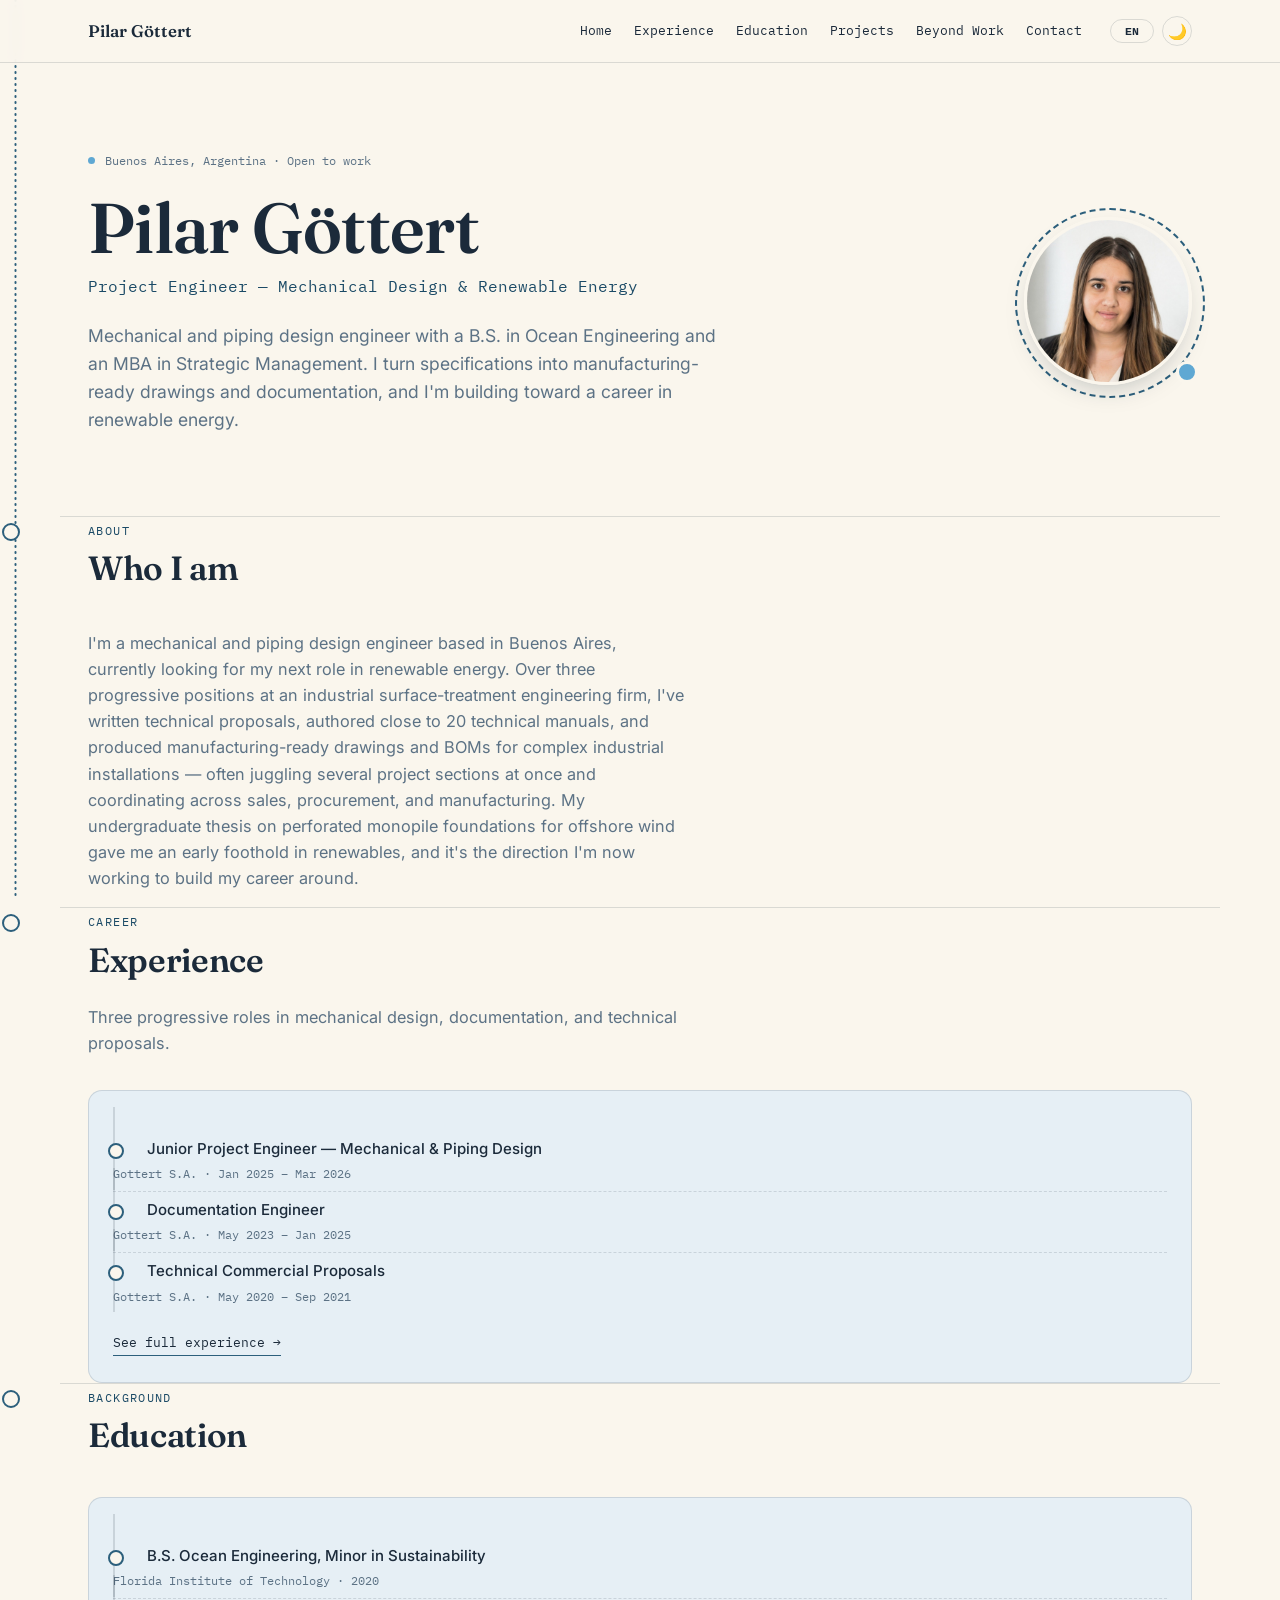
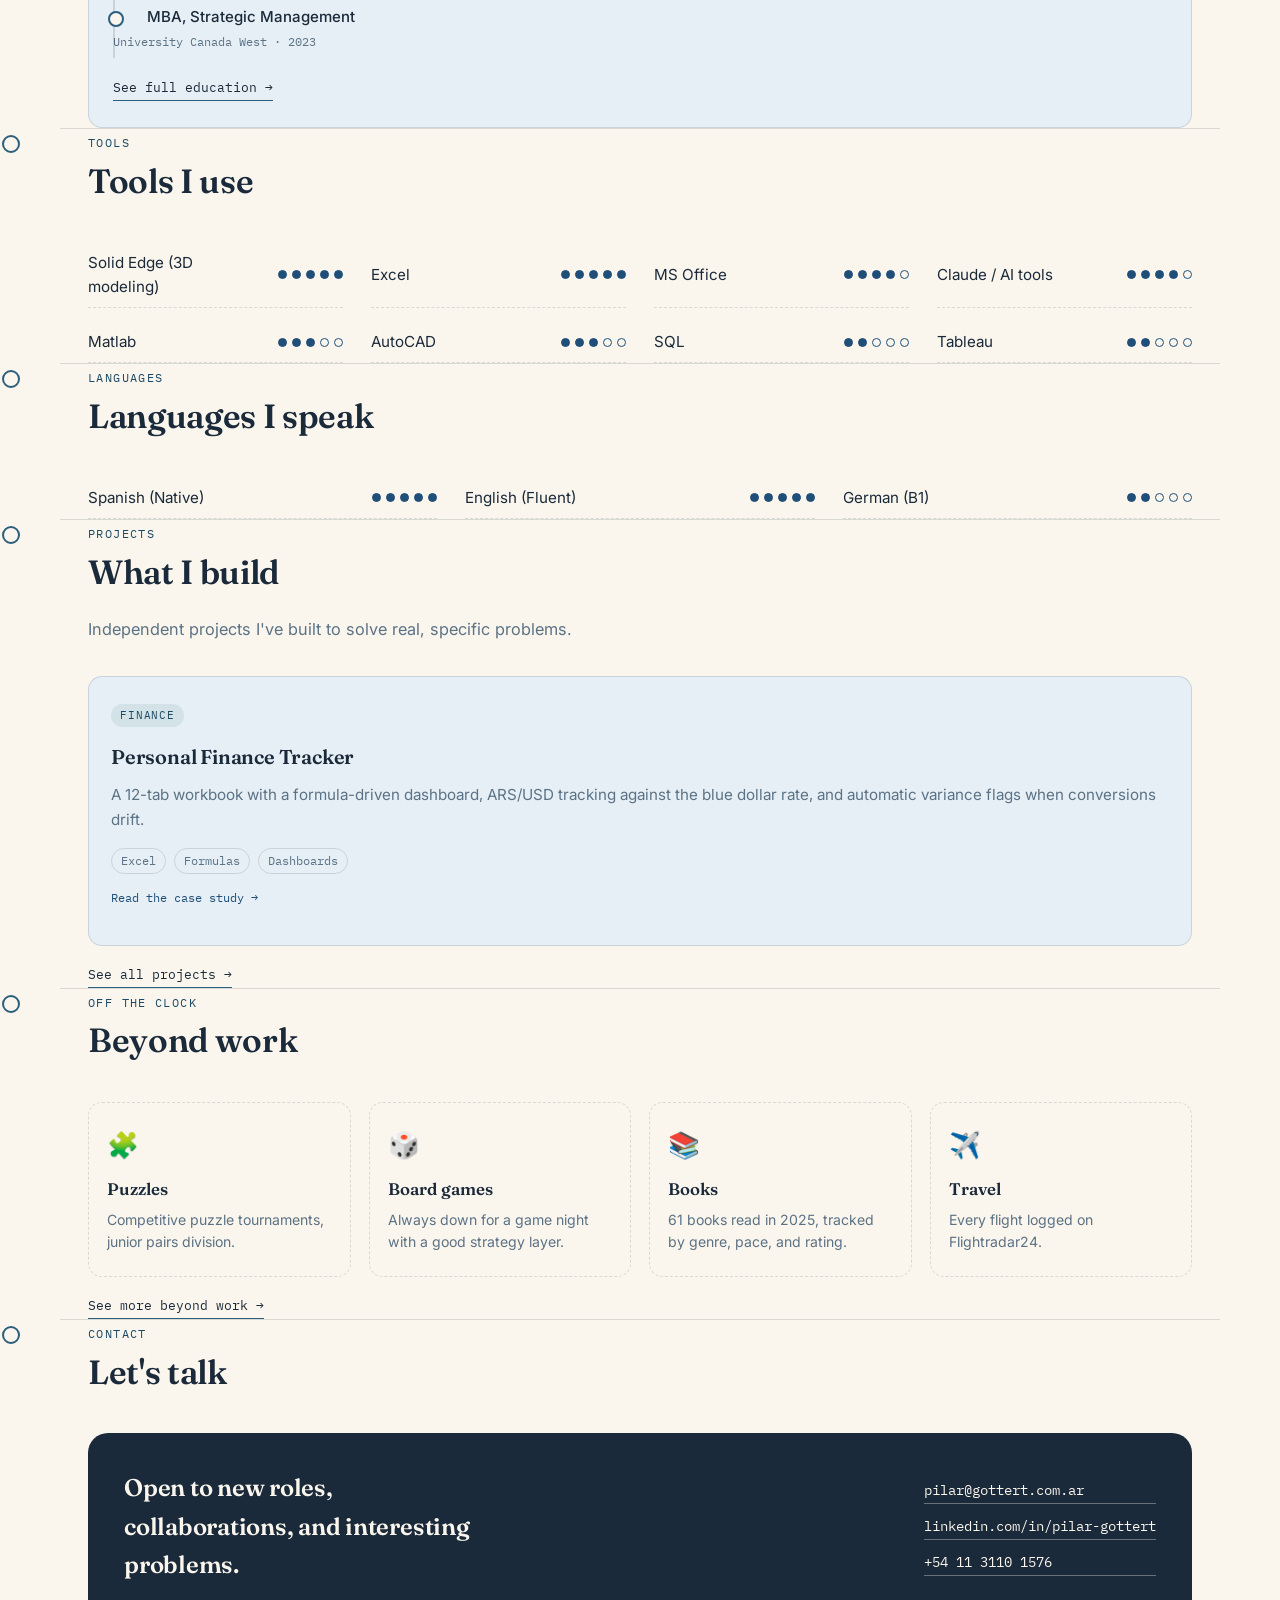
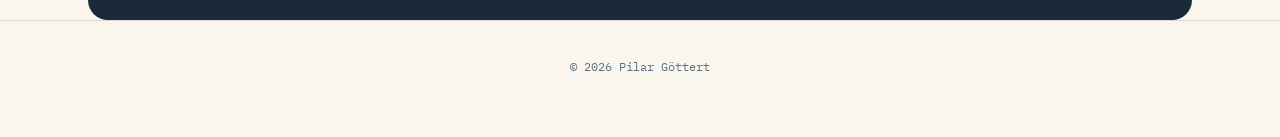
==== commit ddad70bf: "Add files via upload" ====
--- a/index.html
+++ b/index.html
@@ -16,9 +16,10 @@
   <div class="wrap">
     <a class="brand" href="index.html">Pilar Göttert</a>
     <ul>
-      <li><a href="#about" data-en="About" data-es="Sobre mí">About</a></li>
+      <li><a href="index.html" data-en="Home" data-es="Inicio">Home</a></li>
       <li><a href="experience.html" data-en="Experience" data-es="Experiencia">Experience</a></li>
       <li><a href="education.html" data-en="Education" data-es="Educación">Education</a></li>
+      <li><a href="projects.html" data-en="Projects" data-es="Proyectos">Projects</a></li>
       <li><a href="beyond-work.html" data-en="Beyond Work" data-es="Más allá del trabajo">Beyond Work</a></li>
       <li><a href="#contact" data-en="Contact" data-es="Contacto">Contact</a></li>
       <li class="nav-toggles">
@@ -148,6 +149,7 @@
       <p style="margin-top:14px; font-family:'IBM Plex Mono', monospace; font-size:0.78rem; color:var(--ochre-deep);" data-en="Read the case study →" data-es="Leer el caso de estudio →">Read the case study →</p>
     </a>
   </div>
+  <a class="see-more" href="projects.html" data-en="See all projects →" data-es="Ver todos los proyectos →">See all projects →</a>
 </section>
 
 <section id="off-clock" class="wrap stitch-marker">
--- a/assets/theme.css
+++ b/assets/theme.css
@@ -1331,7 +1331,7 @@
   }
   .tab-map li:nth-child(-n+2){ border-top:none; }
 
-  body.page-finance-tracker .soon-note{
+  body.page-finance-tracker .soon-note, body.page-projects .soon-note{
     margin-top:28px;
     padding:14px 18px;
     border:1px dashed var(--line);
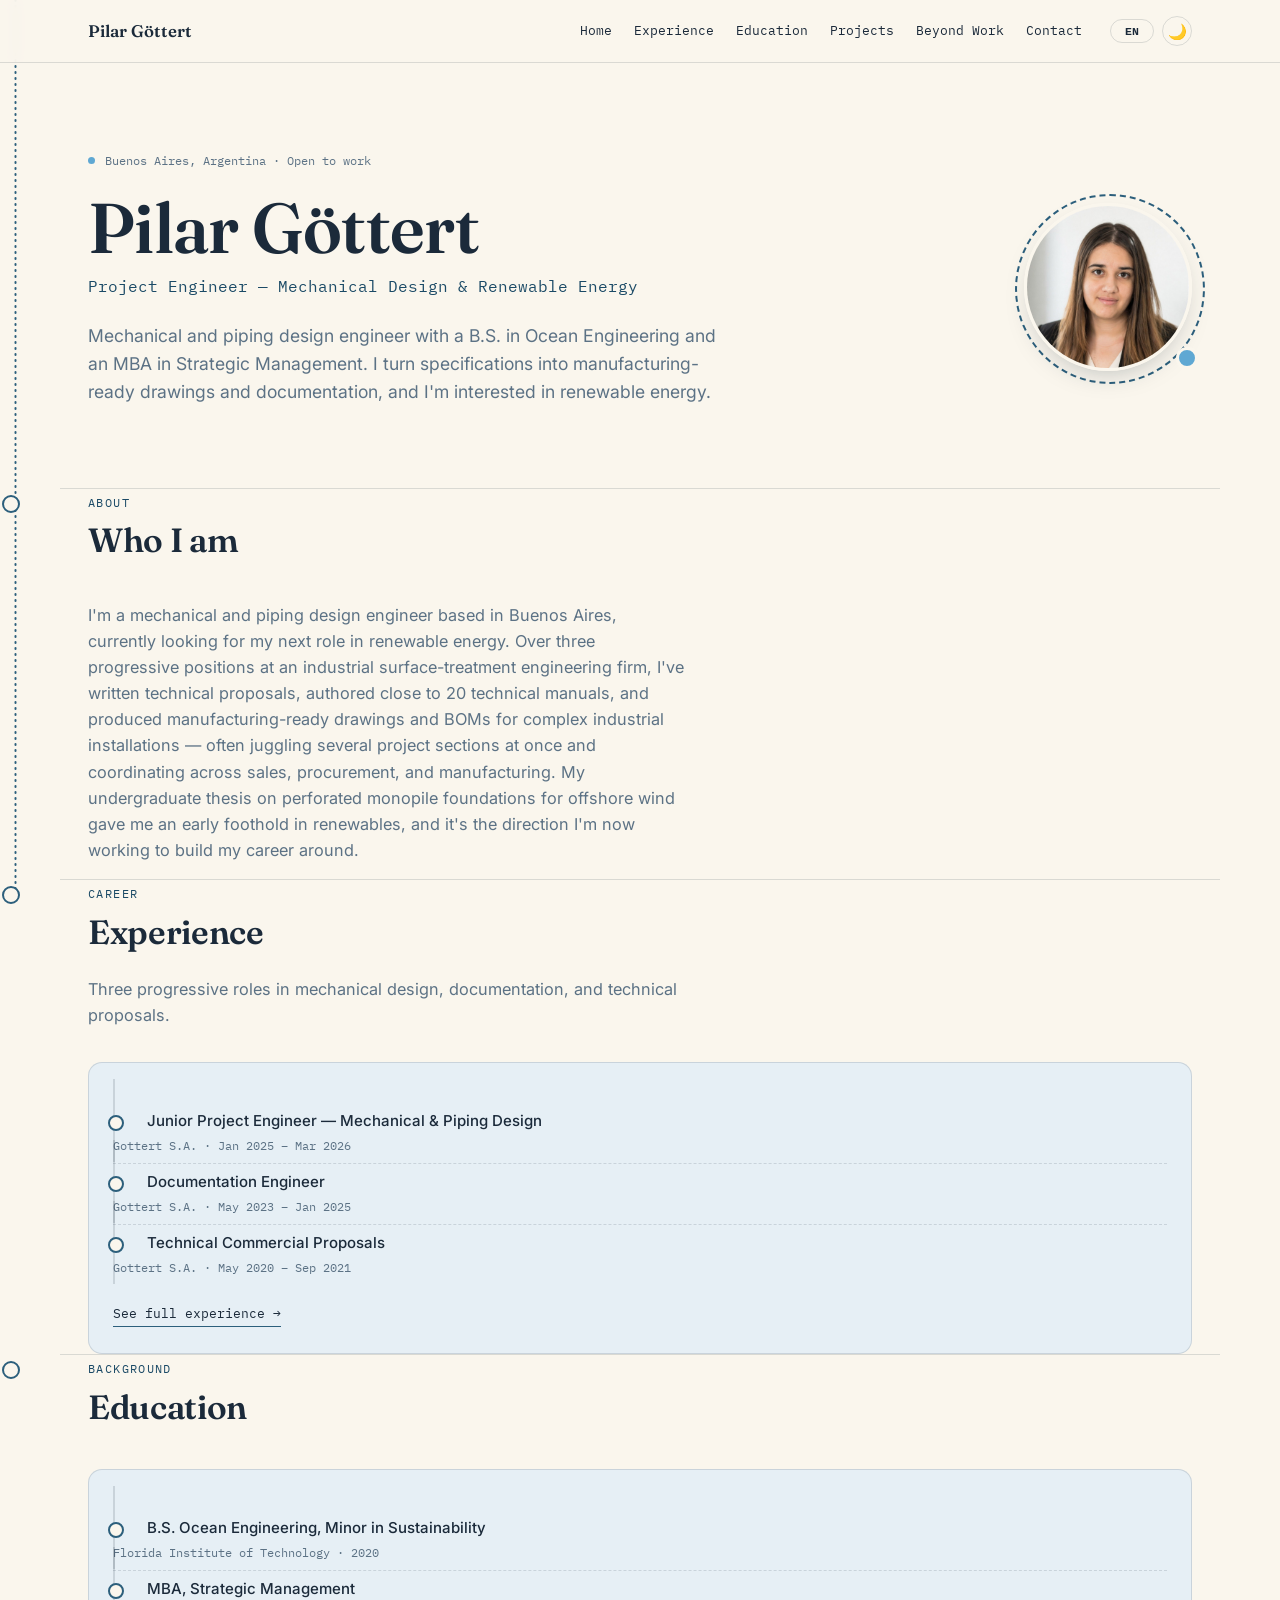
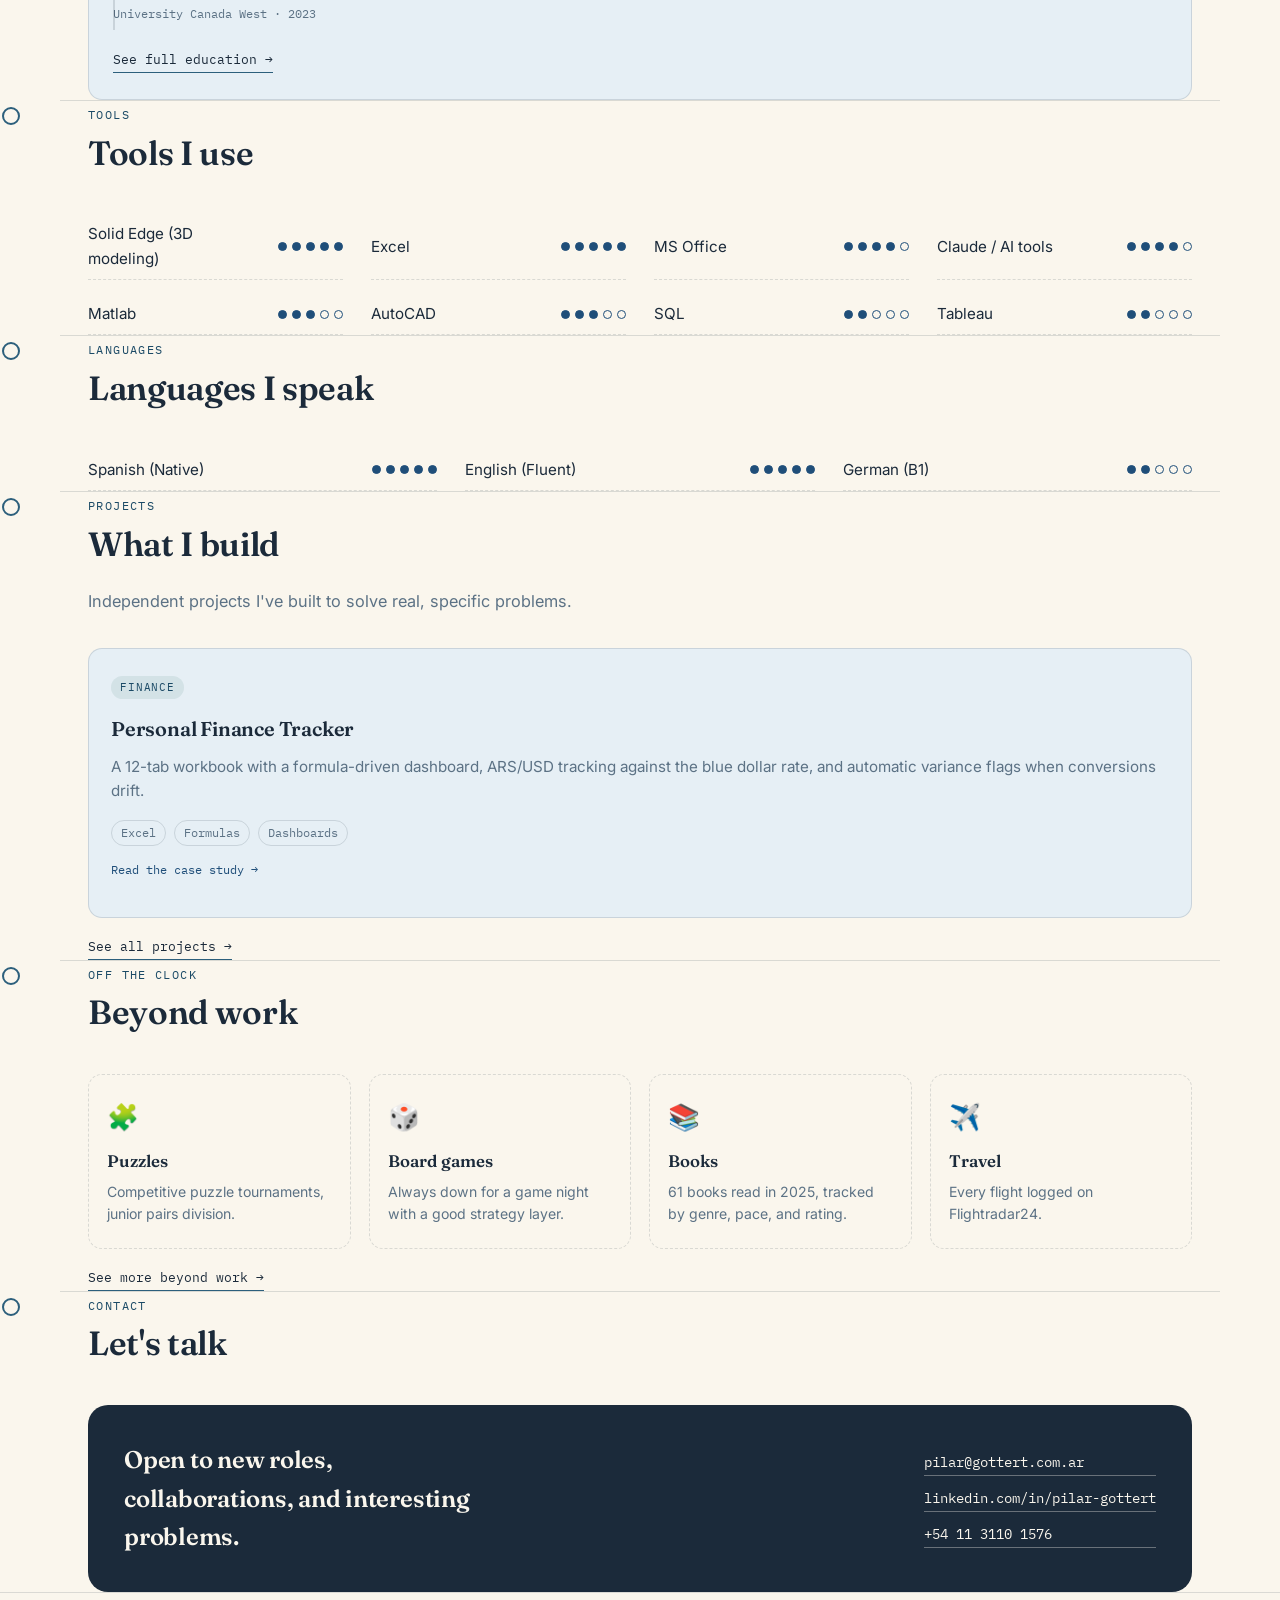
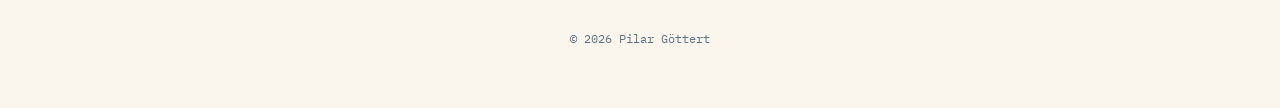
==== commit 1473c091: "Add files via upload" ====
--- a/index.html
+++ b/index.html
@@ -45,10 +45,10 @@
         <div class="hero-mark"><span class="dot"></span> <span data-en="Buenos Aires, Argentina · Open to work" data-es="Buenos Aires, Argentina · Disponible para trabajar">Buenos Aires, Argentina · Open to work</span></div>
         <h1 class="title">Pilar Göttert</h1>
         <p class="hero-role" data-en="Project Engineer — Mechanical Design &amp; Renewable Energy" data-es="Ingeniera de Proyectos — Diseño Mecánico y Energías Renovables">Project Engineer — Mechanical Design &amp; Renewable Energy</p>
-        <p class="hero-sub" data-en="Mechanical and piping design engineer with a B.S. in Ocean Engineering and an MBA in Strategic Management. I turn specifications into manufacturing-ready drawings and documentation, and I'm building toward a career in renewable energy." data-es="Ingeniera en diseño mecánico y de cañerías, con una Licenciatura en Ingeniería Oceánica y un MBA en Gestión Estratégica. Convierto especificaciones en planos y documentación listos para fabricación, y estoy construyendo una carrera en energías renovables.">
+        <p class="hero-sub" data-en="Mechanical and piping design engineer with a B.S. in Ocean Engineering and an MBA in Strategic Management. I turn specifications into manufacturing-ready drawings and documentation, and I'm interested in renewable energy." data-es="Ingeniera en diseño mecánico y de cañerías, con una Licenciatura en Ingeniería Oceánica y un MBA en Gestión Estratégica. Convierto especificaciones en planos y documentación listos para fabricación, y me interesan las energías renovables.">
           Mechanical and piping design engineer with a B.S. in Ocean Engineering and an MBA in Strategic Management.
-          I turn specifications into manufacturing-ready drawings and documentation, and I'm building toward a career
-          in renewable energy.
+          I turn specifications into manufacturing-ready drawings and documentation, and I'm interested in
+          renewable energy.
         </p>
       </div>
       <div class="hero-photo">
--- a/assets/theme.css
+++ b/assets/theme.css
@@ -686,6 +686,78 @@
   }
   .role li::marker{ color:var(--ochre-deep); }
 
+  .role-stats{
+    display:grid;
+    grid-template-columns: repeat(auto-fit, minmax(100px, 1fr));
+    gap:14px;
+    margin:18px 0 4px;
+    padding:16px 18px;
+    background:var(--paper-deep);
+    border-radius:10px;
+  }
+  .role-stats .num{
+    font-family:'Fraunces', serif;
+    font-weight:600;
+    font-size:1.35rem;
+    color:var(--ochre-deep);
+    line-height:1.1;
+  }
+  .role-stats .lbl{
+    font-family:'IBM Plex Mono', monospace;
+    font-size:0.66rem;
+    text-transform:uppercase;
+    letter-spacing:0.03em;
+    color:var(--ink-soft);
+    margin-top:3px;
+  }
+
+  .role-gallery{
+    display:grid;
+    grid-template-columns: repeat(auto-fit, minmax(180px, 1fr));
+    gap:12px;
+    margin-top:18px;
+  }
+  .role-gallery figure{
+    margin:0;
+  }
+  .role-gallery img{
+    width:100%;
+    height:150px;
+    object-fit:cover;
+    border-radius:10px;
+    border:1px solid var(--line);
+    display:block;
+  }
+  .role-gallery figcaption{
+    margin-top:6px;
+    font-family:'IBM Plex Mono', monospace;
+    font-size:0.68rem;
+    color:var(--ink-soft);
+    text-align:center;
+  }
+
+  .related-project{
+    display:inline-flex;
+    align-items:center;
+    gap:8px;
+    margin-top:16px;
+    padding:8px 14px;
+    background:var(--paper-deep);
+    border:1px solid var(--line);
+    border-radius:100px;
+    font-family:'IBM Plex Mono', monospace;
+    font-size:0.78rem;
+    text-decoration:none;
+    color:var(--ink);
+  }
+  .related-project:hover{ border-color:var(--ochre); color:var(--ochre-deep); }
+  .related-project .rp-label{
+    font-size:0.66rem;
+    text-transform:uppercase;
+    letter-spacing:0.04em;
+    color:var(--ink-soft);
+  }
+
   
 
 
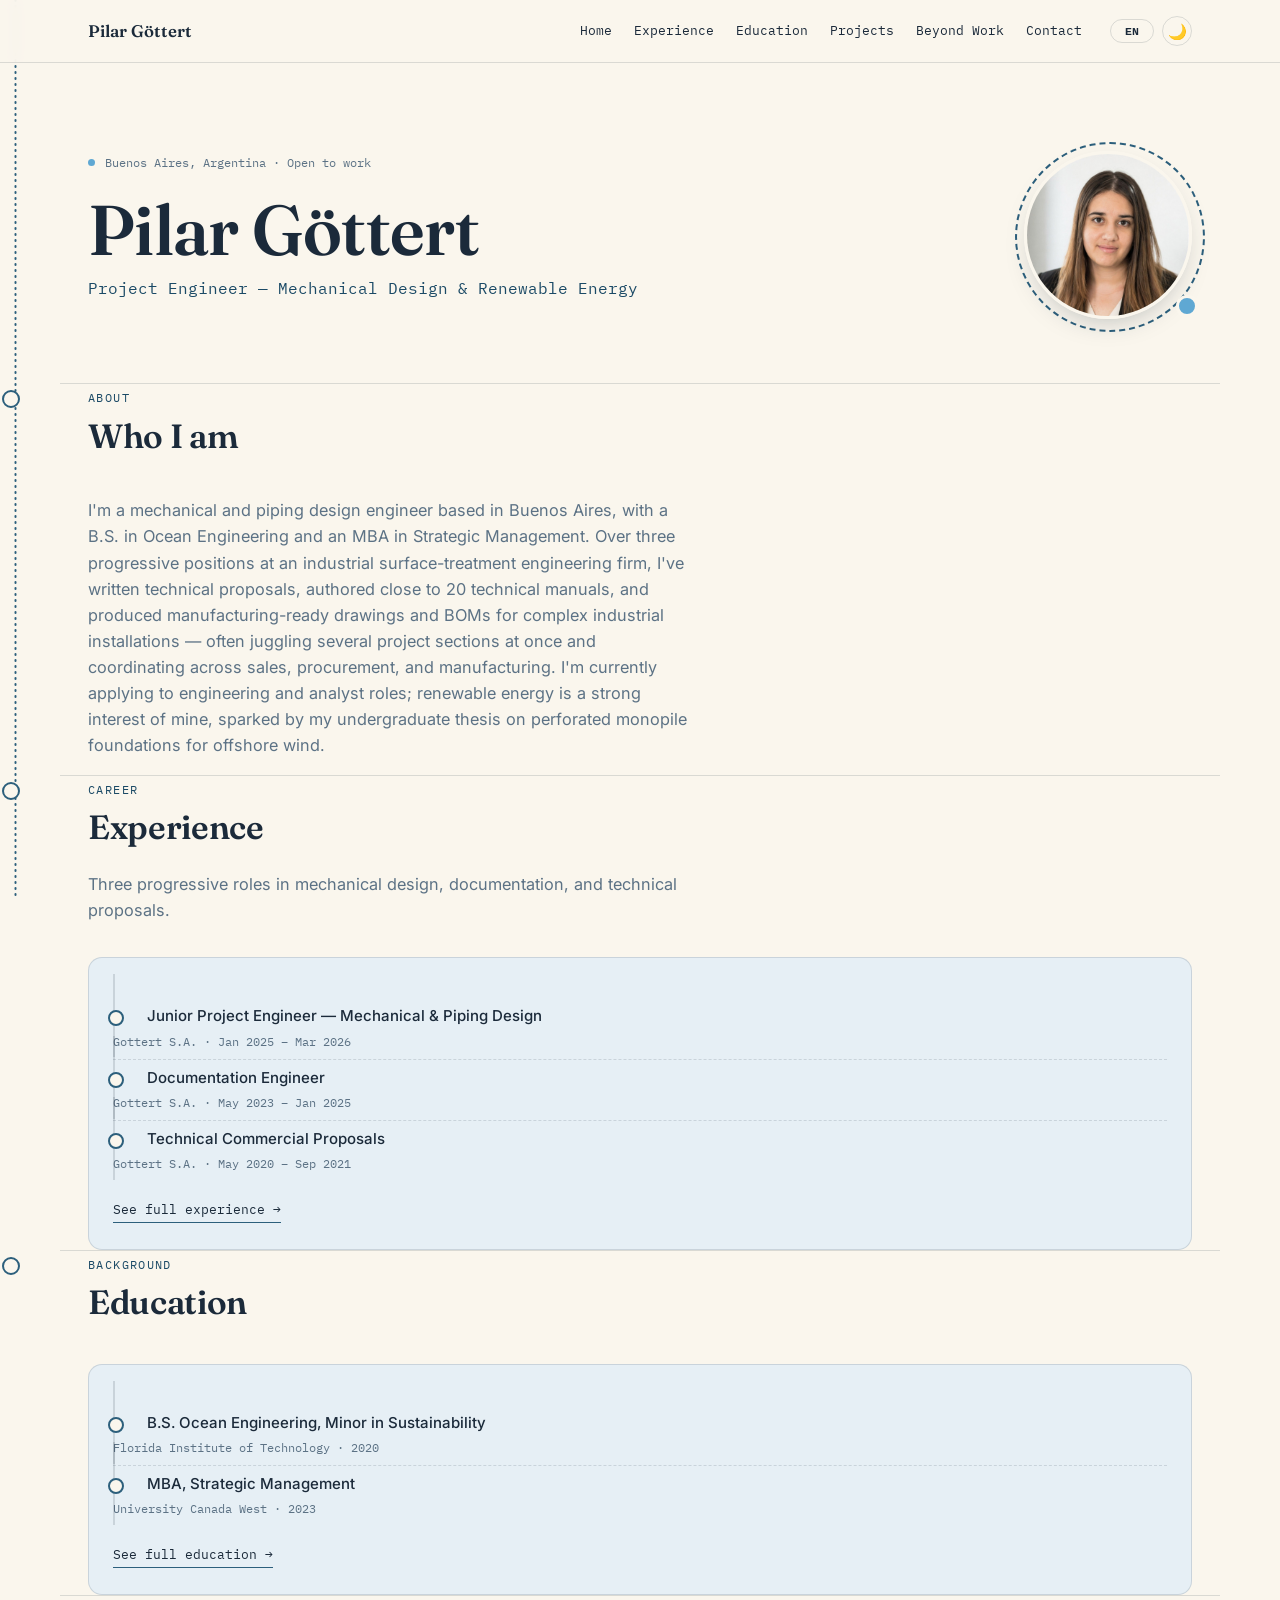
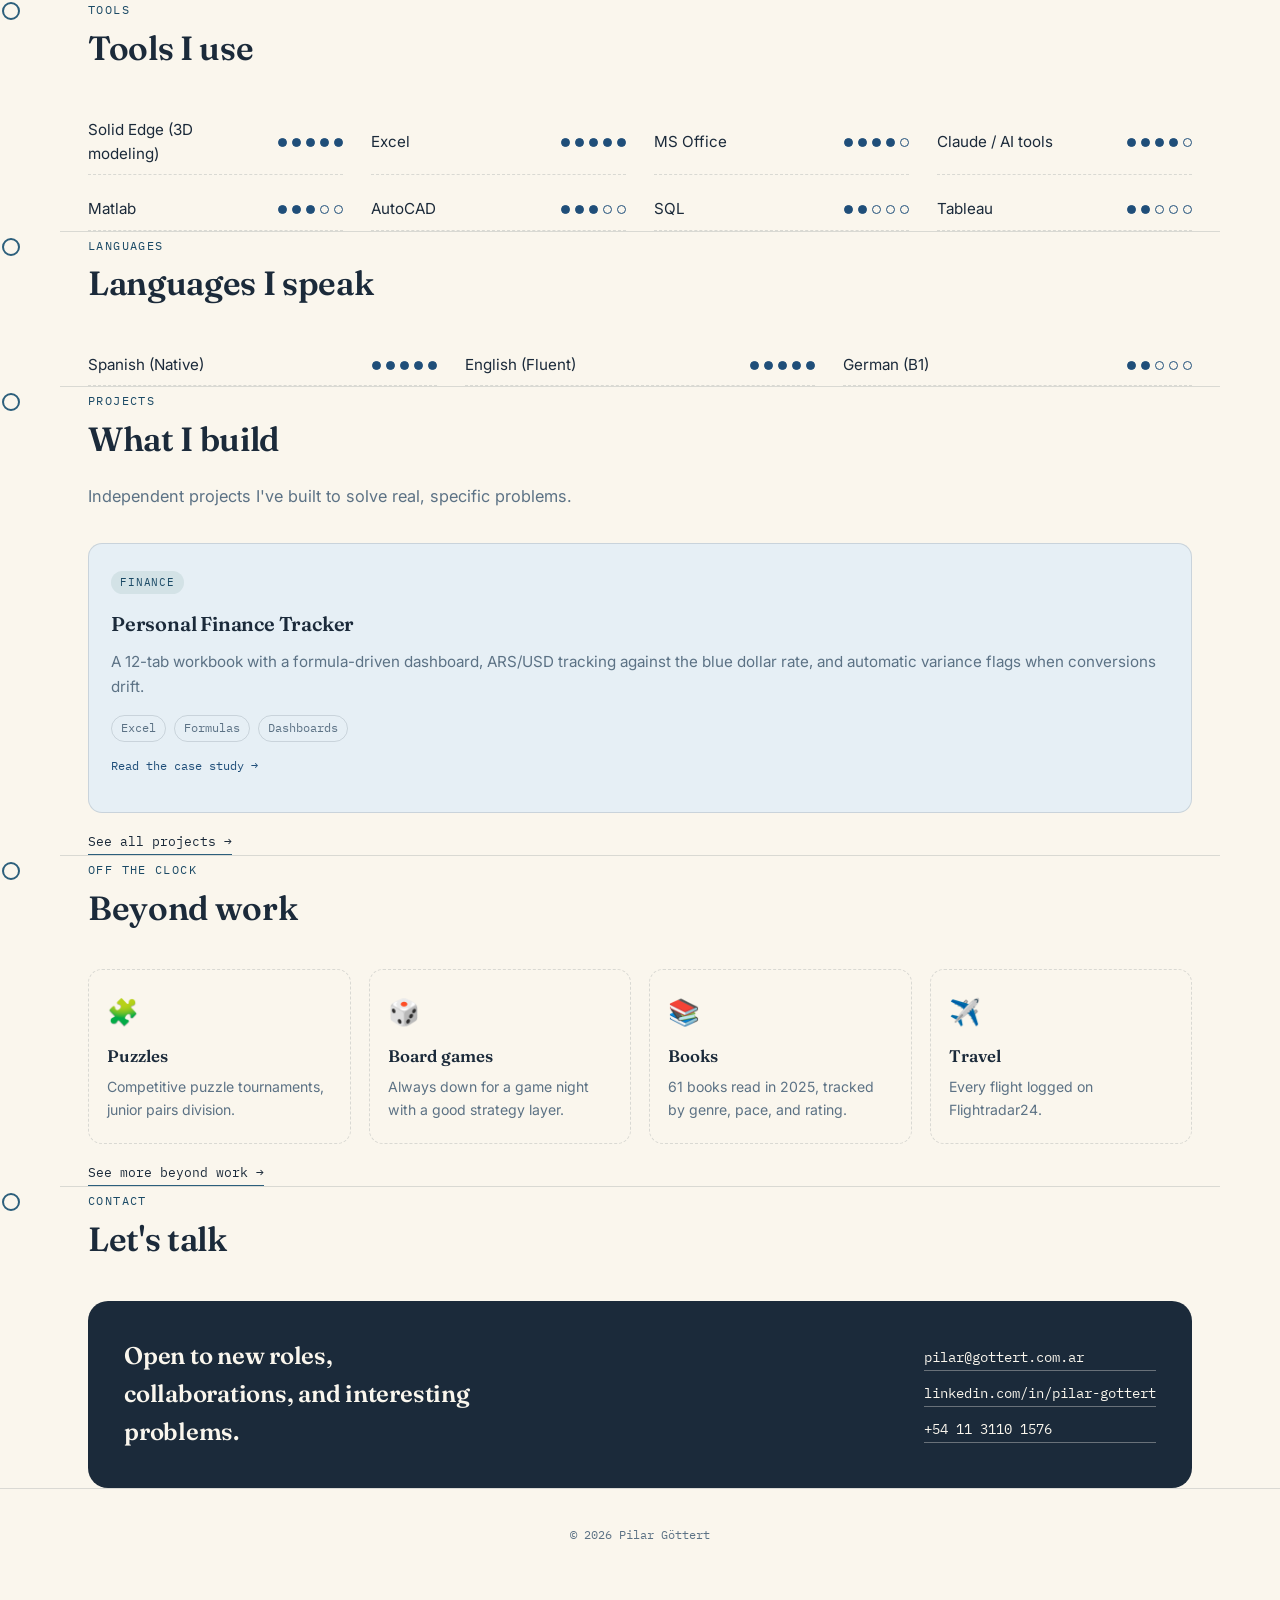
==== commit 001dfb69: "Add files via upload" ====
--- a/index.html
+++ b/index.html
@@ -45,11 +45,6 @@
         <div class="hero-mark"><span class="dot"></span> <span data-en="Buenos Aires, Argentina · Open to work" data-es="Buenos Aires, Argentina · Disponible para trabajar">Buenos Aires, Argentina · Open to work</span></div>
         <h1 class="title">Pilar Göttert</h1>
         <p class="hero-role" data-en="Project Engineer — Mechanical Design &amp; Renewable Energy" data-es="Ingeniera de Proyectos — Diseño Mecánico y Energías Renovables">Project Engineer — Mechanical Design &amp; Renewable Energy</p>
-        <p class="hero-sub" data-en="Mechanical and piping design engineer with a B.S. in Ocean Engineering and an MBA in Strategic Management. I turn specifications into manufacturing-ready drawings and documentation, and I'm interested in renewable energy." data-es="Ingeniera en diseño mecánico y de cañerías, con una Licenciatura en Ingeniería Oceánica y un MBA en Gestión Estratégica. Convierto especificaciones en planos y documentación listos para fabricación, y me interesan las energías renovables.">
-          Mechanical and piping design engineer with a B.S. in Ocean Engineering and an MBA in Strategic Management.
-          I turn specifications into manufacturing-ready drawings and documentation, and I'm interested in
-          renewable energy.
-        </p>
       </div>
       <div class="hero-photo">
         <img src="assets/headshot.jpg" alt="Portrait of Pilar Göttert">
@@ -63,14 +58,14 @@
     <span class="eyebrow" data-en="About" data-es="Sobre mí">About</span>
     <h2 data-en="Who I am" data-es="Quién soy">Who I am</h2>
   </div>
-  <p class="lede" data-en="I'm a mechanical and piping design engineer based in Buenos Aires, currently looking for my next role in renewable energy. Over three progressive positions at an industrial surface-treatment engineering firm, I've written technical proposals, authored close to 20 technical manuals, and produced manufacturing-ready drawings and BOMs for complex industrial installations — often juggling several project sections at once and coordinating across sales, procurement, and manufacturing. My undergraduate thesis on perforated monopile foundations for offshore wind gave me an early foothold in renewables, and it's the direction I'm now working to build my career around." data-es="Soy ingeniera en diseño mecánico y de cañerías, radicada en Buenos Aires, actualmente en búsqueda de mi próximo rol en energías renovables. A lo largo de tres puestos progresivos en una empresa de ingeniería de tratamiento de superficies industrial, redacté propuestas técnicas, fui autora de casi 20 manuales técnicos, y produje planos y listas de materiales listos para fabricación de instalaciones industriales complejas — a menudo manejando varias secciones de proyecto a la vez y coordinando entre ventas, compras y manufactura. Mi tesis de grado sobre fundaciones monopilote perforadas para energía eólica offshore me dio un primer acercamiento a las energías renovables, y es la dirección en la que ahora estoy construyendo mi carrera.">
-    I'm a mechanical and piping design engineer based in Buenos Aires, currently looking for my next role in
-    renewable energy. Over three progressive positions at an industrial surface-treatment engineering firm,
-    I've written technical proposals, authored close to 20 technical manuals, and produced manufacturing-ready
+  <p class="lede" data-en="I'm a mechanical and piping design engineer based in Buenos Aires, with a B.S. in Ocean Engineering and an MBA in Strategic Management. Over three progressive positions at an industrial surface-treatment engineering firm, I've written technical proposals, authored close to 20 technical manuals, and produced manufacturing-ready drawings and BOMs for complex industrial installations — often juggling several project sections at once and coordinating across sales, procurement, and manufacturing. I'm currently applying to engineering and analyst roles; renewable energy is a strong interest of mine, sparked by my undergraduate thesis on perforated monopile foundations for offshore wind." data-es="Soy ingeniera en diseño mecánico y de cañerías, radicada en Buenos Aires, con una Licenciatura en Ingeniería Oceánica y un MBA en Gestión Estratégica. A lo largo de tres puestos progresivos en una empresa de ingeniería de tratamiento de superficies industrial, redacté propuestas técnicas, fui autora de casi 20 manuales técnicos, y produje planos y listas de materiales listos para fabricación de instalaciones industriales complejas — a menudo manejando varias secciones de proyecto a la vez y coordinando entre ventas, compras y manufactura. Actualmente estoy postulando a roles de ingeniería y de analista; las energías renovables son un fuerte interés para mí, motivado por mi tesis de grado sobre fundaciones monopilote perforadas para energía eólica offshore.">
+    I'm a mechanical and piping design engineer based in Buenos Aires, with a B.S. in Ocean Engineering and an
+    MBA in Strategic Management. Over three progressive positions at an industrial surface-treatment engineering
+    firm, I've written technical proposals, authored close to 20 technical manuals, and produced manufacturing-ready
     drawings and BOMs for complex industrial installations — often juggling several project sections at once
-    and coordinating across sales, procurement, and manufacturing. My undergraduate thesis on perforated monopile
-    foundations for offshore wind gave me an early foothold in renewables, and it's the direction I'm now working
-    to build my career around.
+    and coordinating across sales, procurement, and manufacturing. I'm currently applying to engineering and
+    analyst roles; renewable energy is a strong interest of mine, sparked by my undergraduate thesis on perforated
+    monopile foundations for offshore wind.
   </p>
 </section>
 
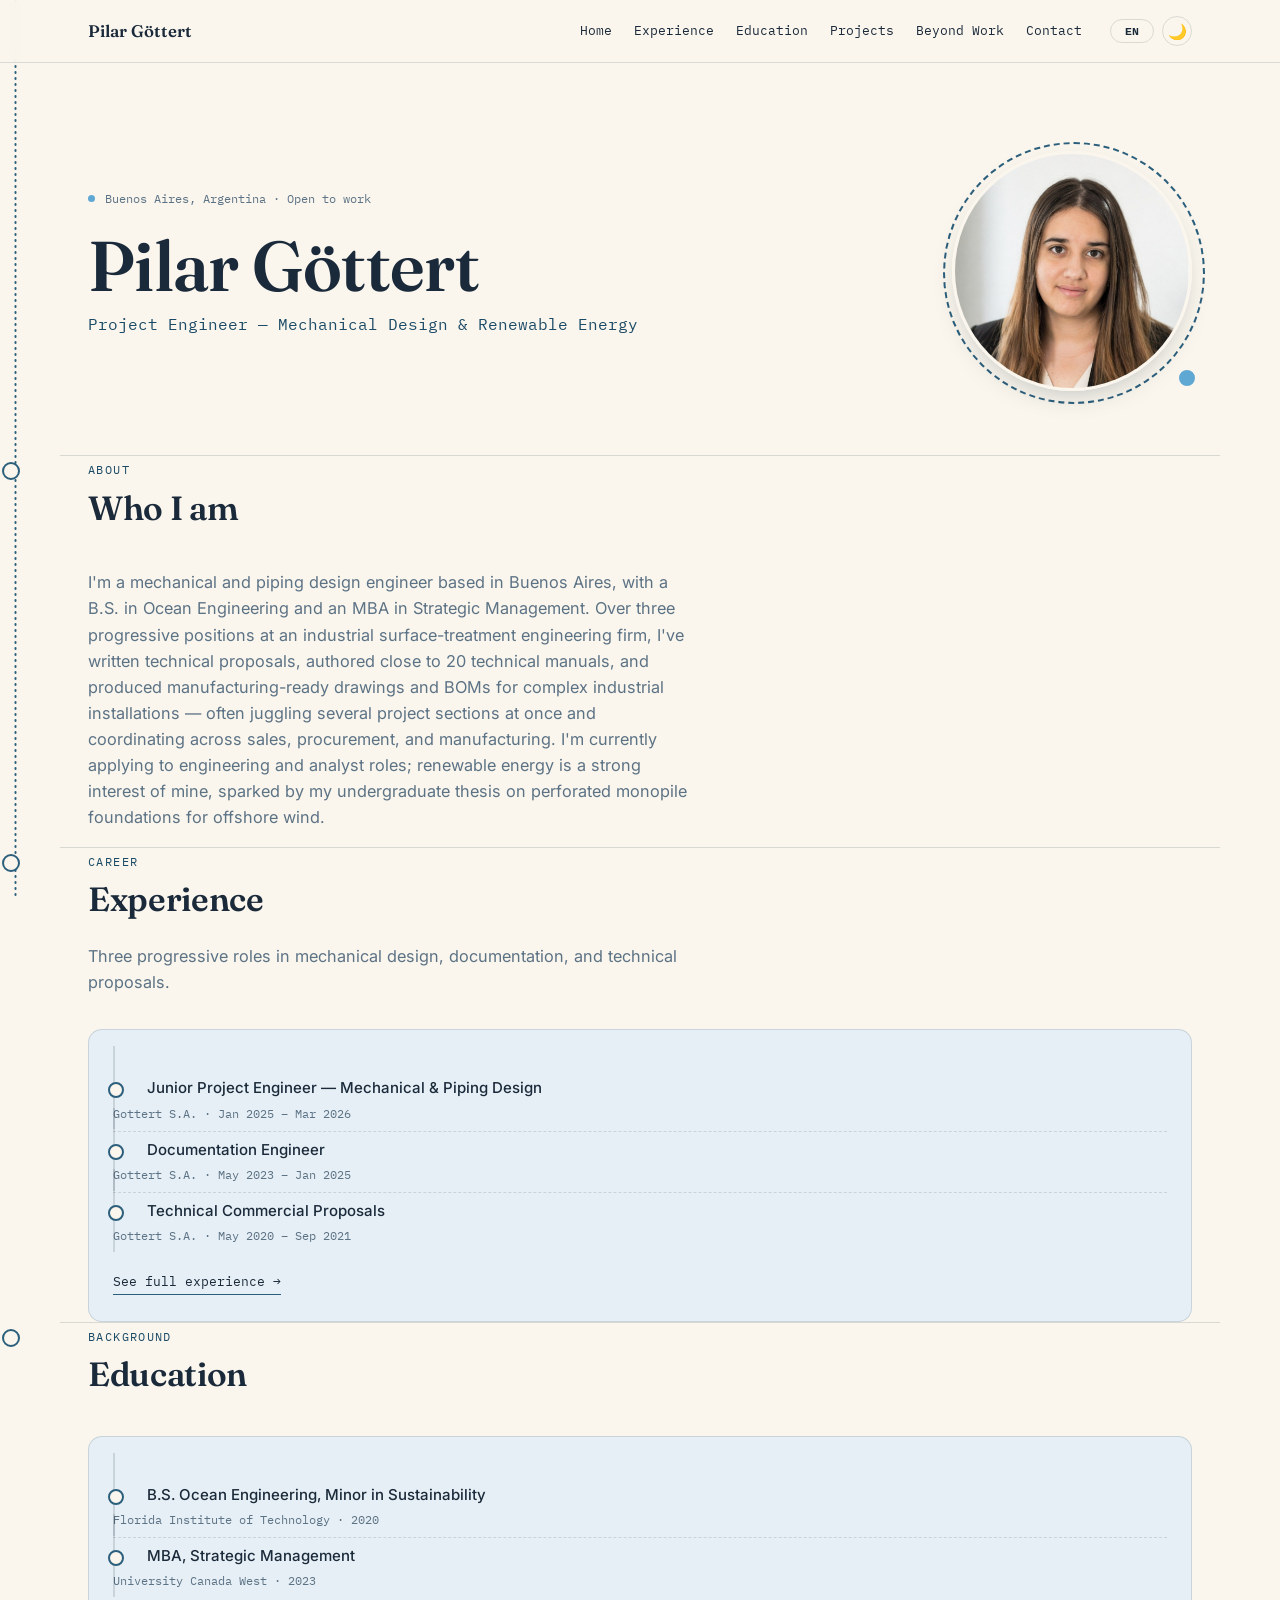
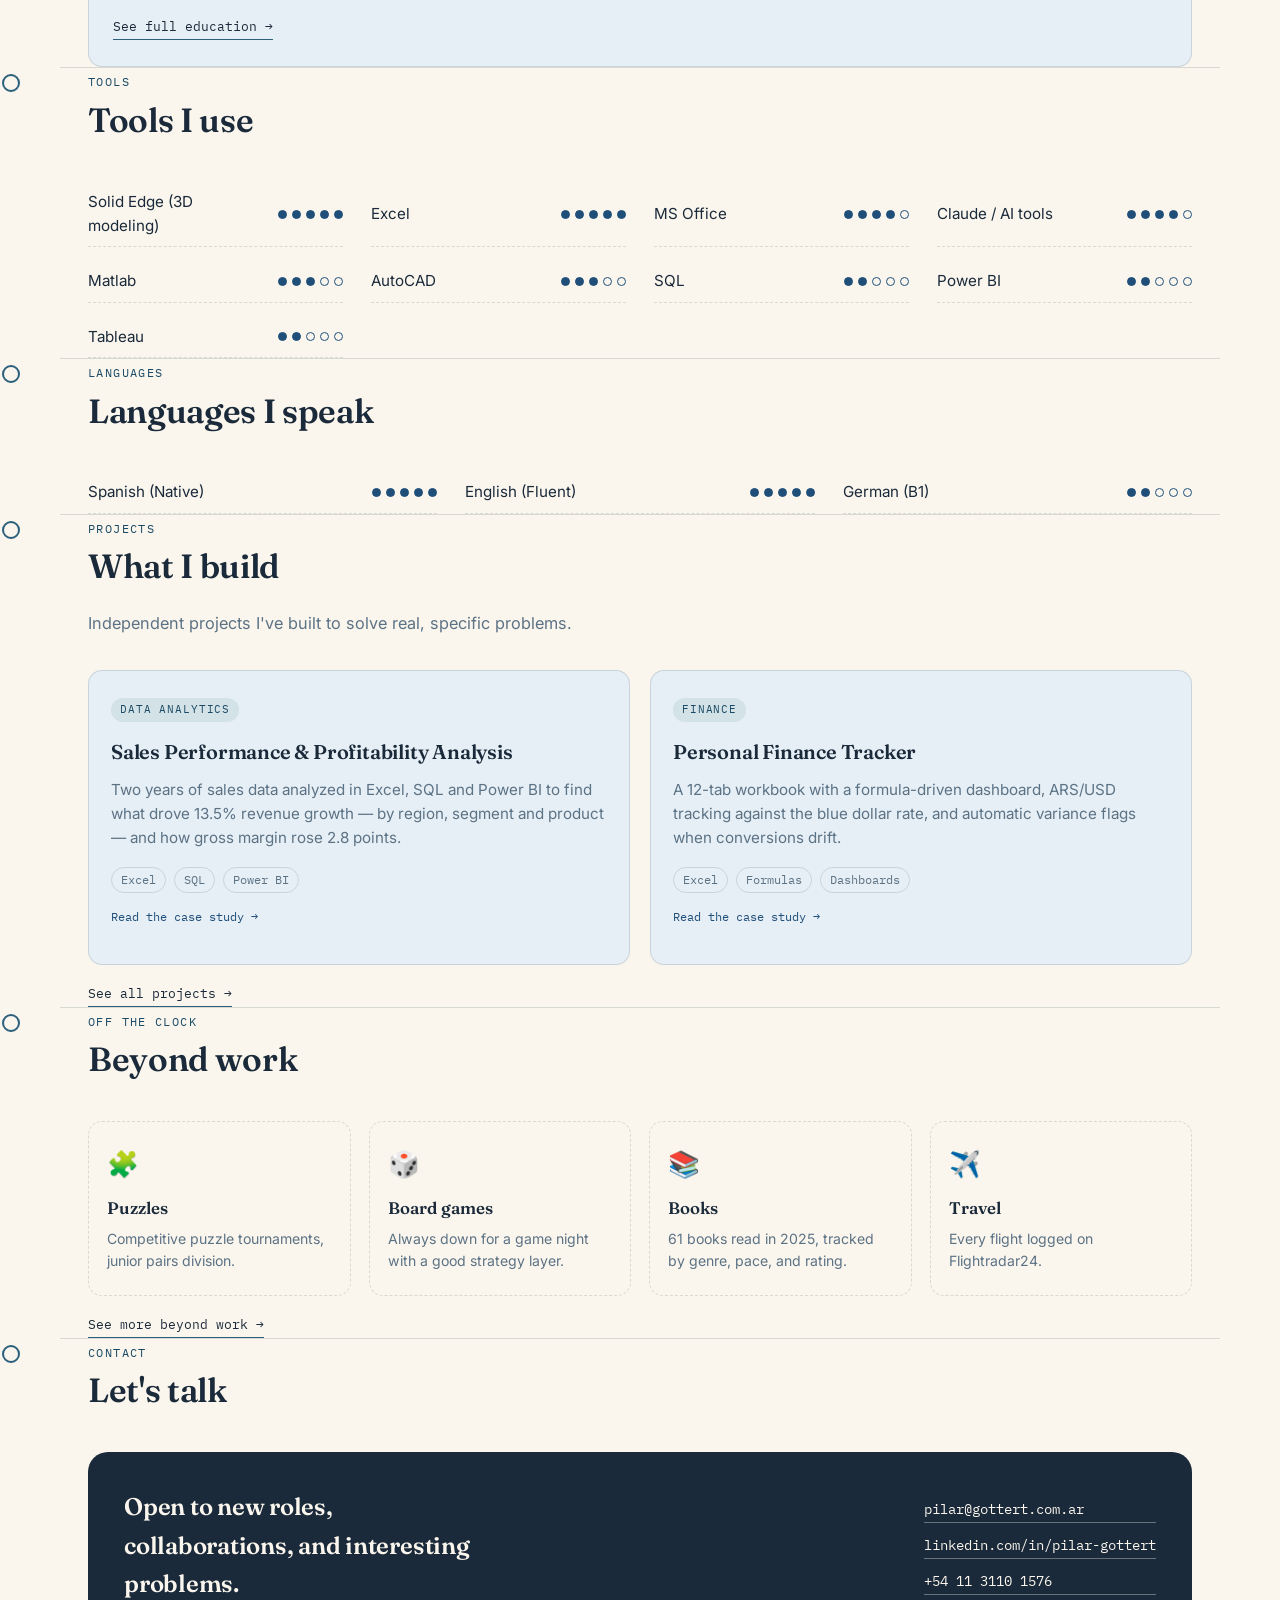
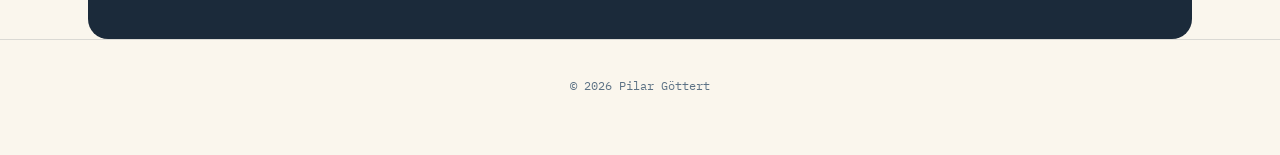
==== commit 3012a41c: "Add files via upload" ====
--- a/index.html
+++ b/index.html
@@ -112,6 +112,7 @@
     <div class="skill-row"><span class="name">Matlab</span><span class="skill-dots"><span class="filled"></span><span class="filled"></span><span class="filled"></span><span></span><span></span></span></div>
     <div class="skill-row"><span class="name">AutoCAD</span><span class="skill-dots"><span class="filled"></span><span class="filled"></span><span class="filled"></span><span></span><span></span></span></div>
     <div class="skill-row"><span class="name">SQL</span><span class="skill-dots"><span class="filled"></span><span class="filled"></span><span></span><span></span><span></span></span></div>
+    <div class="skill-row"><span class="name">Power BI</span><span class="skill-dots"><span class="filled"></span><span class="filled"></span><span></span><span></span><span></span></span></div>
     <div class="skill-row"><span class="name">Tableau</span><span class="skill-dots"><span class="filled"></span><span class="filled"></span><span></span><span></span><span></span></span></div>
   </div>
 </section>
@@ -136,6 +137,13 @@
   </div>
 
   <div class="cards">
+    <a class="card" href="sales-analysis.html" style="text-decoration:none; color:inherit; display:block;">
+      <span class="tag" data-en="Data Analytics" data-es="Análisis de Datos">Data Analytics</span>
+      <h3 data-en="Sales Performance &amp; Profitability Analysis" data-es="Análisis de Desempeño Comercial y Rentabilidad">Sales Performance &amp; Profitability Analysis</h3>
+      <p data-en="Two years of sales data analyzed in Excel, SQL and Power BI to find what drove 13.5% revenue growth — by region, segment and product — and how gross margin rose 2.8 points." data-es="Dos años de datos de ventas analizados en Excel, SQL y Power BI para entender qué impulsó un crecimiento de ingresos del 13,5% — por región, segmento y producto — y cómo el margen bruto subió 2,8 puntos.">Two years of sales data analyzed in Excel, SQL and Power BI to find what drove 13.5% revenue growth — by region, segment and product — and how gross margin rose 2.8 points.</p>
+      <div class="stack"><span>Excel</span><span>SQL</span><span>Power BI</span></div>
+      <p style="margin-top:14px; font-family:'IBM Plex Mono', monospace; font-size:0.78rem; color:var(--ochre-deep);" data-en="Read the case study →" data-es="Leer el caso de estudio →">Read the case study →</p>
+    </a>
     <a class="card" href="finance-tracker.html" style="text-decoration:none; color:inherit; display:block;">
       <span class="tag" data-en="Finance" data-es="Finanzas">Finance</span>
       <h3 data-en="Personal Finance Tracker" data-es="Rastreador de Finanzas Personales">Personal Finance Tracker</h3>
--- a/assets/theme.css
+++ b/assets/theme.css
@@ -215,12 +215,12 @@
   .hero-photo{
     position:relative;
     flex:0 0 auto;
-    width:168px;
-    height:168px;
+    width:240px;
+    height:240px;
   }
   .hero-photo img{
-    width:168px;
-    height:168px;
+    width:240px;
+    height:240px;
     border-radius:50%;
     object-fit:cover;
     border:3px solid var(--paper);
@@ -233,8 +233,8 @@
     position:absolute;
     top:-9px;
     left:-9px;
-    width:186px;
-    height:186px;
+    width:258px;
+    height:258px;
     border-radius:50%;
     border:2px dashed var(--ochre);
     z-index:1;
@@ -252,8 +252,8 @@
     z-index:3;
   }
   @media (max-width: 640px){
-    .hero-photo, .hero-photo img{ width:128px; height:128px; }
-    .hero-photo::before{ width:144px; height:144px; top:-8px; left:-8px; }
+    .hero-photo, .hero-photo img{ width:170px; height:170px; }
+    .hero-photo::before{ width:186px; height:186px; top:-8px; left:-8px; }
   }
 
   header.hero{
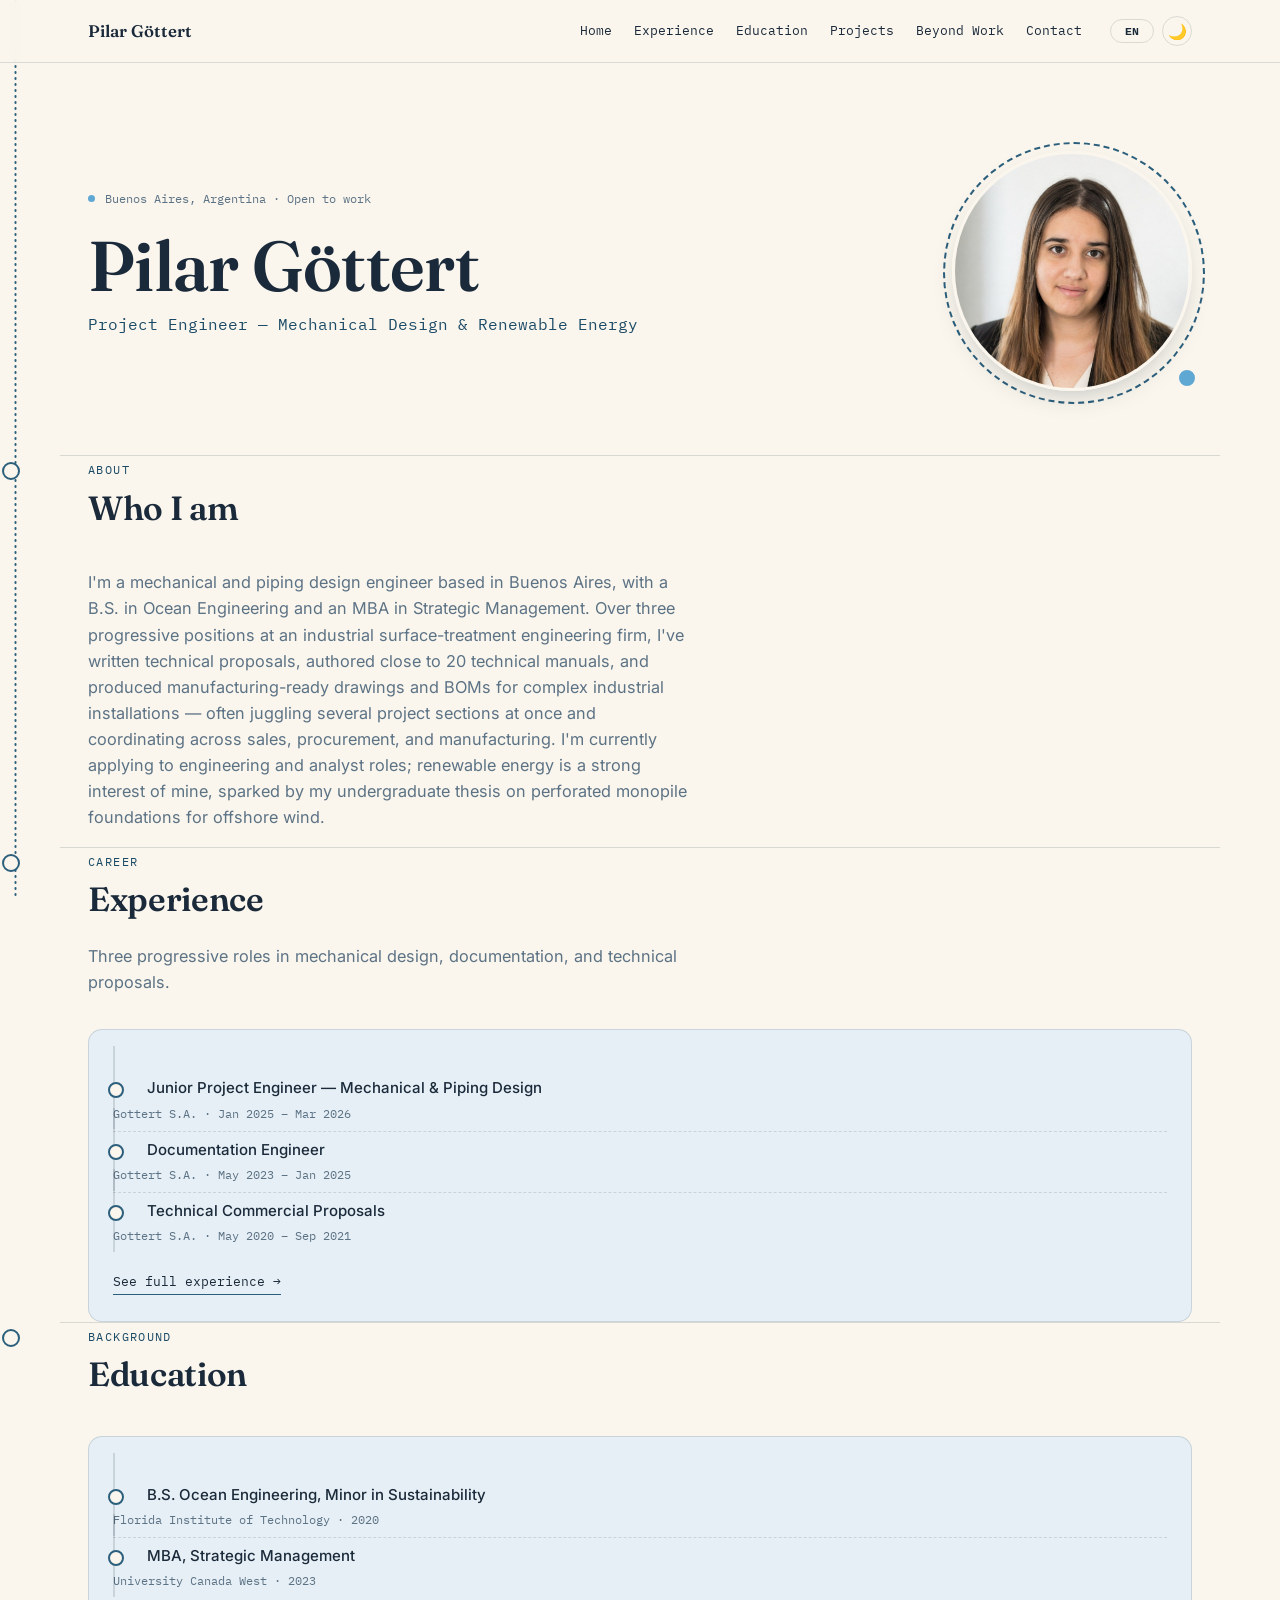
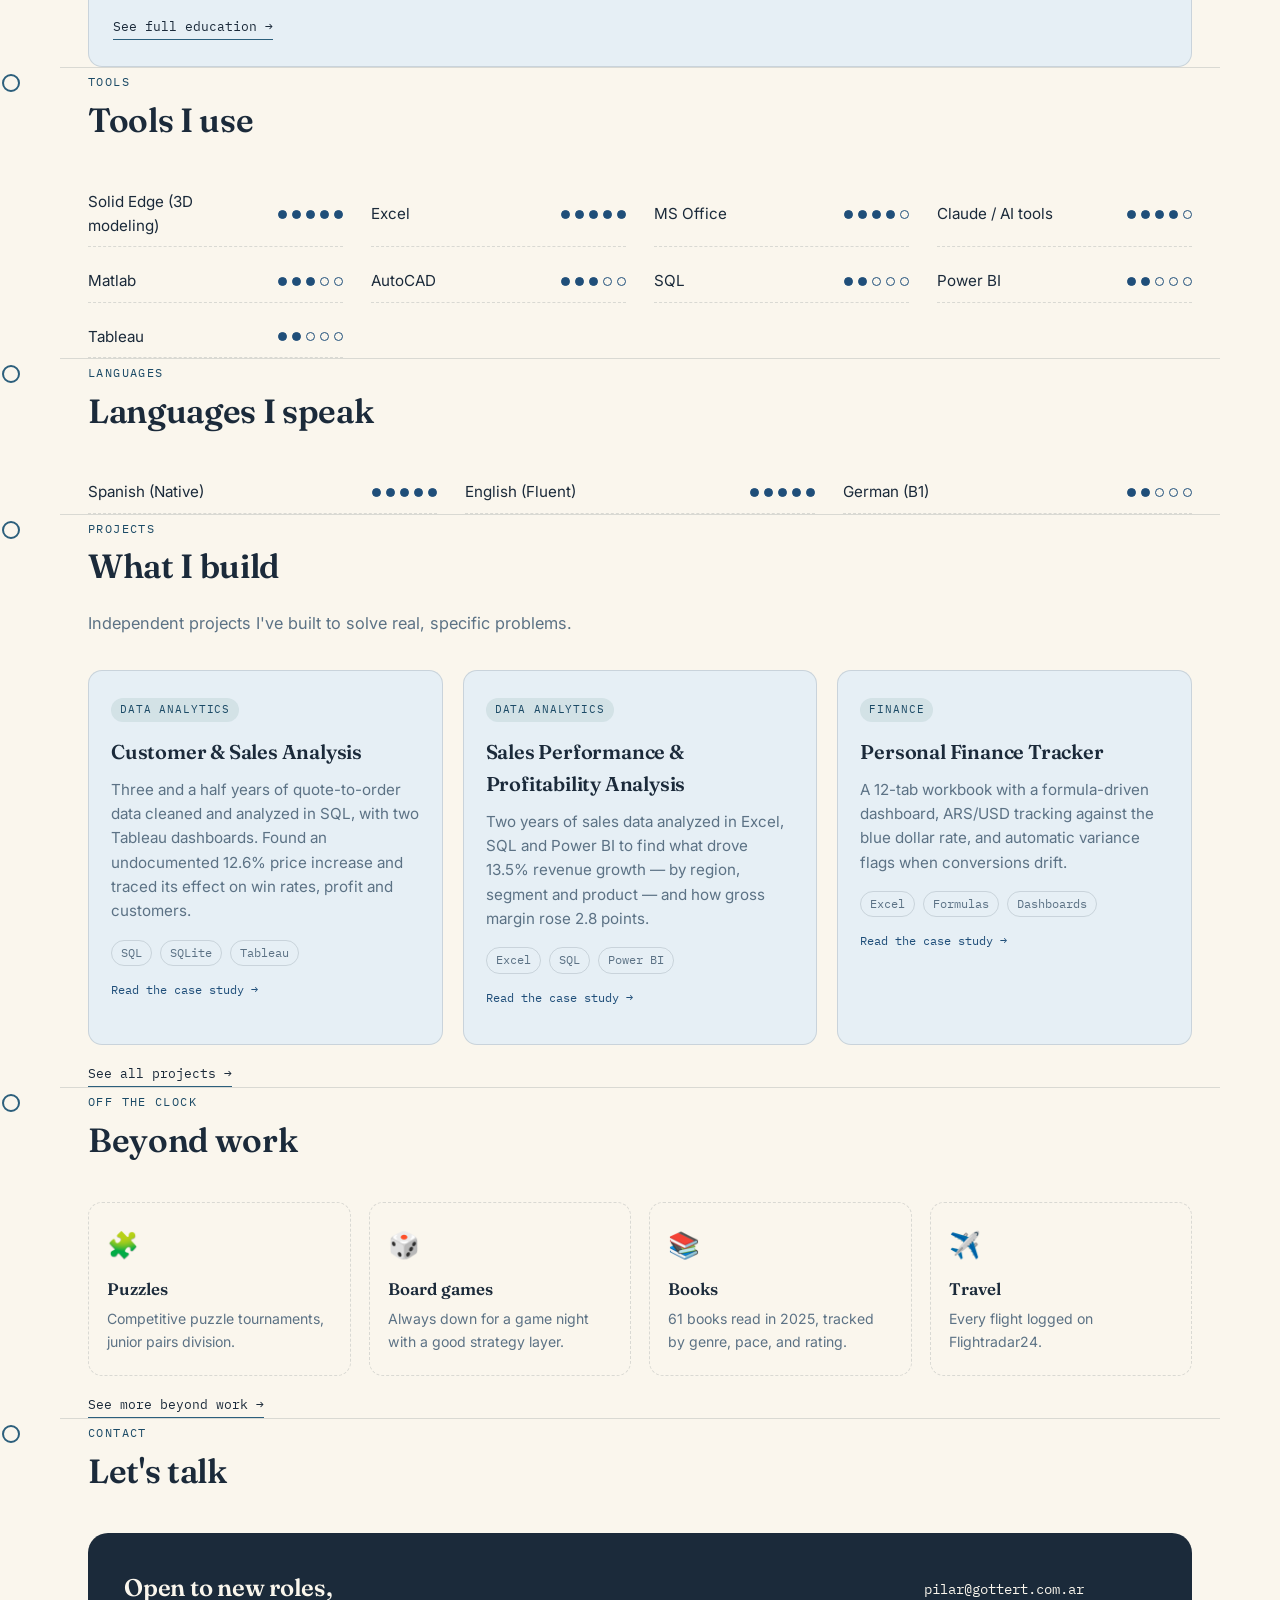
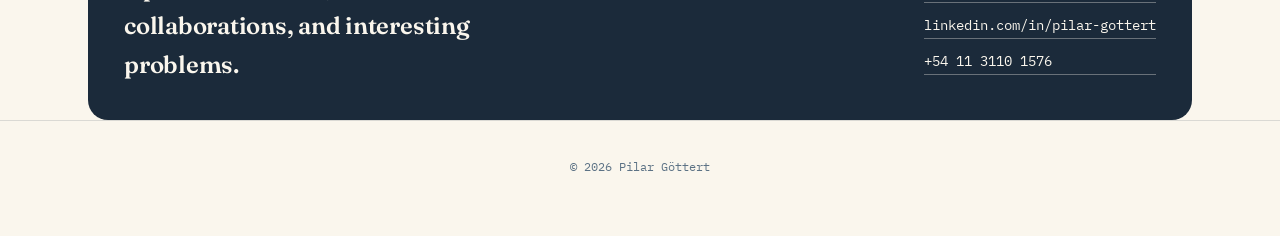
==== commit 74275e6e: "Add Customer & Sales Analysis case study" ====
--- a/index.html
+++ b/index.html
@@ -137,6 +137,13 @@
   </div>
 
   <div class="cards">
+    <a class="card" href="customer-sales-analysis.html" style="text-decoration:none; color:inherit; display:block;">
+      <span class="tag" data-en="Data Analytics" data-es="Análisis de Datos">Data Analytics</span>
+      <h3 data-en="Customer &amp; Sales Analysis" data-es="Análisis de Clientes y Ventas">Customer &amp; Sales Analysis</h3>
+      <p data-en="Three and a half years of quote-to-order data cleaned and analyzed in SQL, with two Tableau dashboards. Found an undocumented 12.6% price increase and traced its effect on win rates, profit and customers." data-es="Tres años y medio de datos de cotizaciones y pedidos limpiados y analizados en SQL, con dos dashboards en Tableau. Detecté un aumento de precios no documentado del 12,6% y su efecto en el win rate, la ganancia y los clientes.">Three and a half years of quote-to-order data cleaned and analyzed in SQL, with two Tableau dashboards. Found an undocumented 12.6% price increase and traced its effect on win rates, profit and customers.</p>
+      <div class="stack"><span>SQL</span><span>SQLite</span><span>Tableau</span></div>
+      <p style="margin-top:14px; font-family:'IBM Plex Mono', monospace; font-size:0.78rem; color:var(--ochre-deep);" data-en="Read the case study →" data-es="Leer el caso de estudio →">Read the case study →</p>
+    </a>
     <a class="card" href="sales-analysis.html" style="text-decoration:none; color:inherit; display:block;">
       <span class="tag" data-en="Data Analytics" data-es="Análisis de Datos">Data Analytics</span>
       <h3 data-en="Sales Performance &amp; Profitability Analysis" data-es="Análisis de Desempeño Comercial y Rentabilidad">Sales Performance &amp; Profitability Analysis</h3>
--- a/assets/theme.css
+++ b/assets/theme.css
@@ -1417,6 +1417,64 @@
 
 
 
+
+  /* ================= SALES ANALYSIS CASE STUDY (sales-analysis.html) — page-specific ================= */
+  /* Reuses the finance-tracker case-study classes (.case, .feature-grid, .outcome-list, .meta-row) */
+
+  .headline-stats{ margin-top:28px; }
+  body.page-sales-analysis .role-stats .num{ font-size:1.5rem; }
+  body.page-sales-analysis section.case .role-stats{ margin-top:22px; }
+
+  .sub-h{
+    margin-top:30px;
+    font-size:1.1rem;
+  }
+  .flow{
+    margin-top:12px;
+    display:flex;
+    flex-wrap:wrap;
+    align-items:center;
+    gap:8px;
+  }
+  .flow span{
+    font-family:'IBM Plex Mono', monospace;
+    font-size:0.78rem;
+    color:var(--ink);
+    border:1px dashed var(--ochre);
+    padding:5px 12px;
+    border-radius:100px;
+  }
+  .flow span.arrow{
+    border:none;
+    padding:0;
+    color:var(--ochre-deep);
+  }
+
+  .dash-figure{
+    margin:24px 0 0;
+  }
+  .dash-figure a{ display:block; }
+  .dash-figure img{
+    width:100%;
+    height:auto;
+    display:block;
+    border-radius:var(--radius);
+    border:1px solid var(--line);
+    background:#fff;
+    transition: box-shadow 0.18s ease;
+  }
+  .dash-figure a:hover img{
+    box-shadow: 0 10px 24px -14px rgba(27,42,58,0.35);
+  }
+  .dash-figure figcaption{
+    margin-top:10px;
+    font-family:'IBM Plex Mono', monospace;
+    font-size:0.75rem;
+    color:var(--ink-soft);
+  }
+
+  body.page-sales-analysis .outcome-list .check{ color:var(--ochre-deep); }
+
   footer{
     padding:36px 0 60px;
     font-family:'IBM Plex Mono', monospace;
